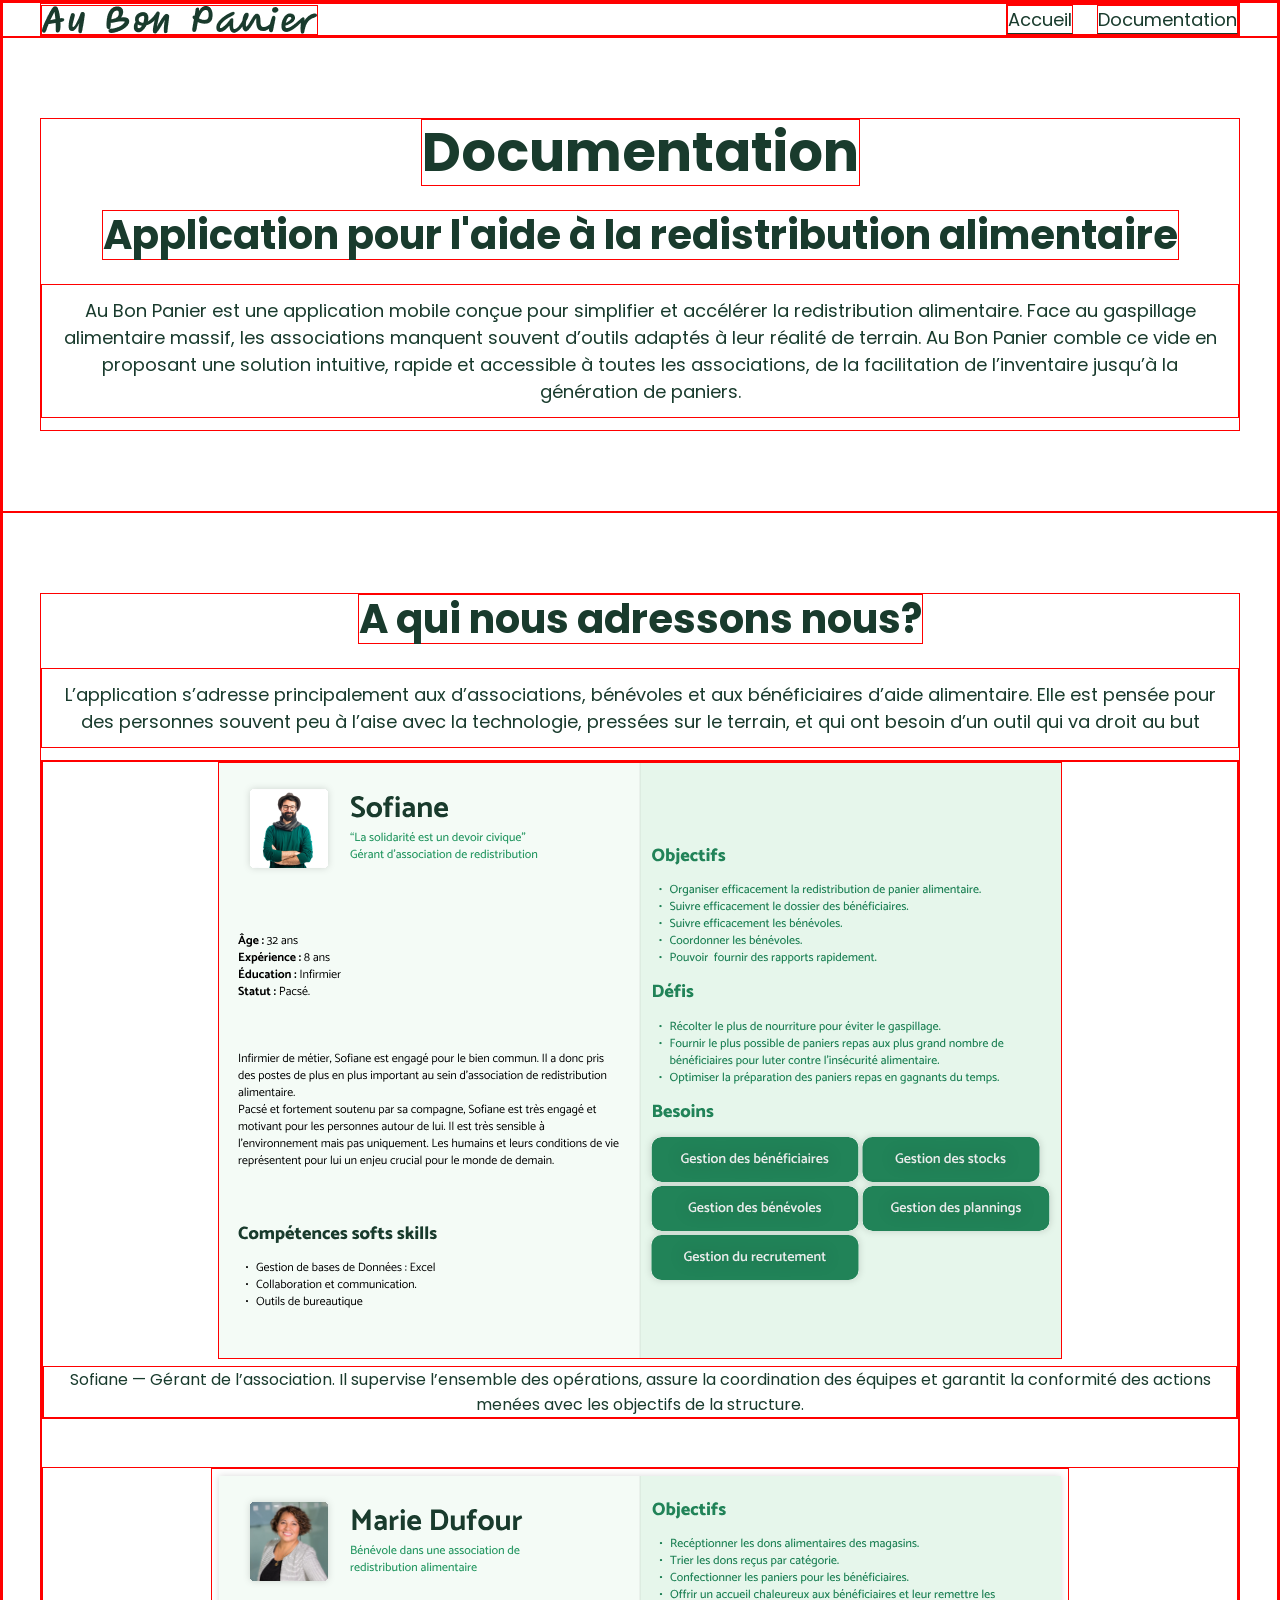
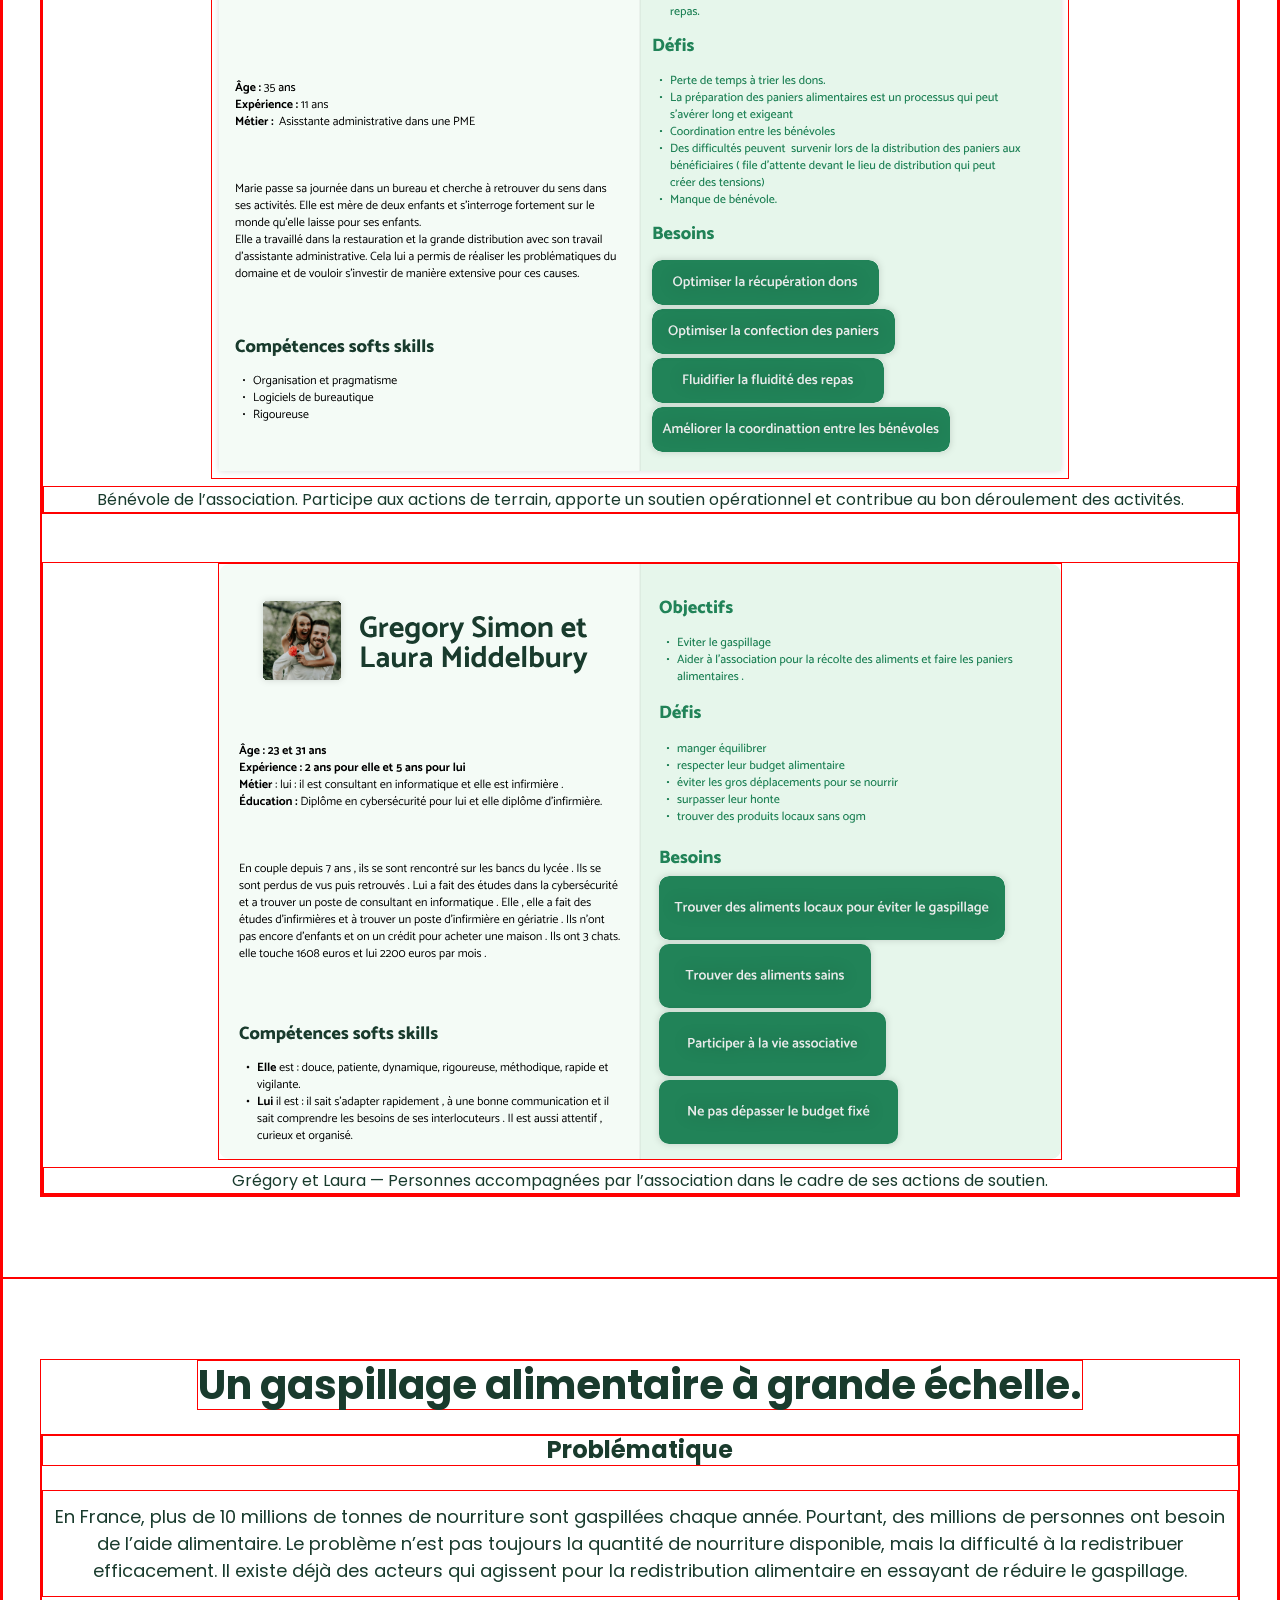
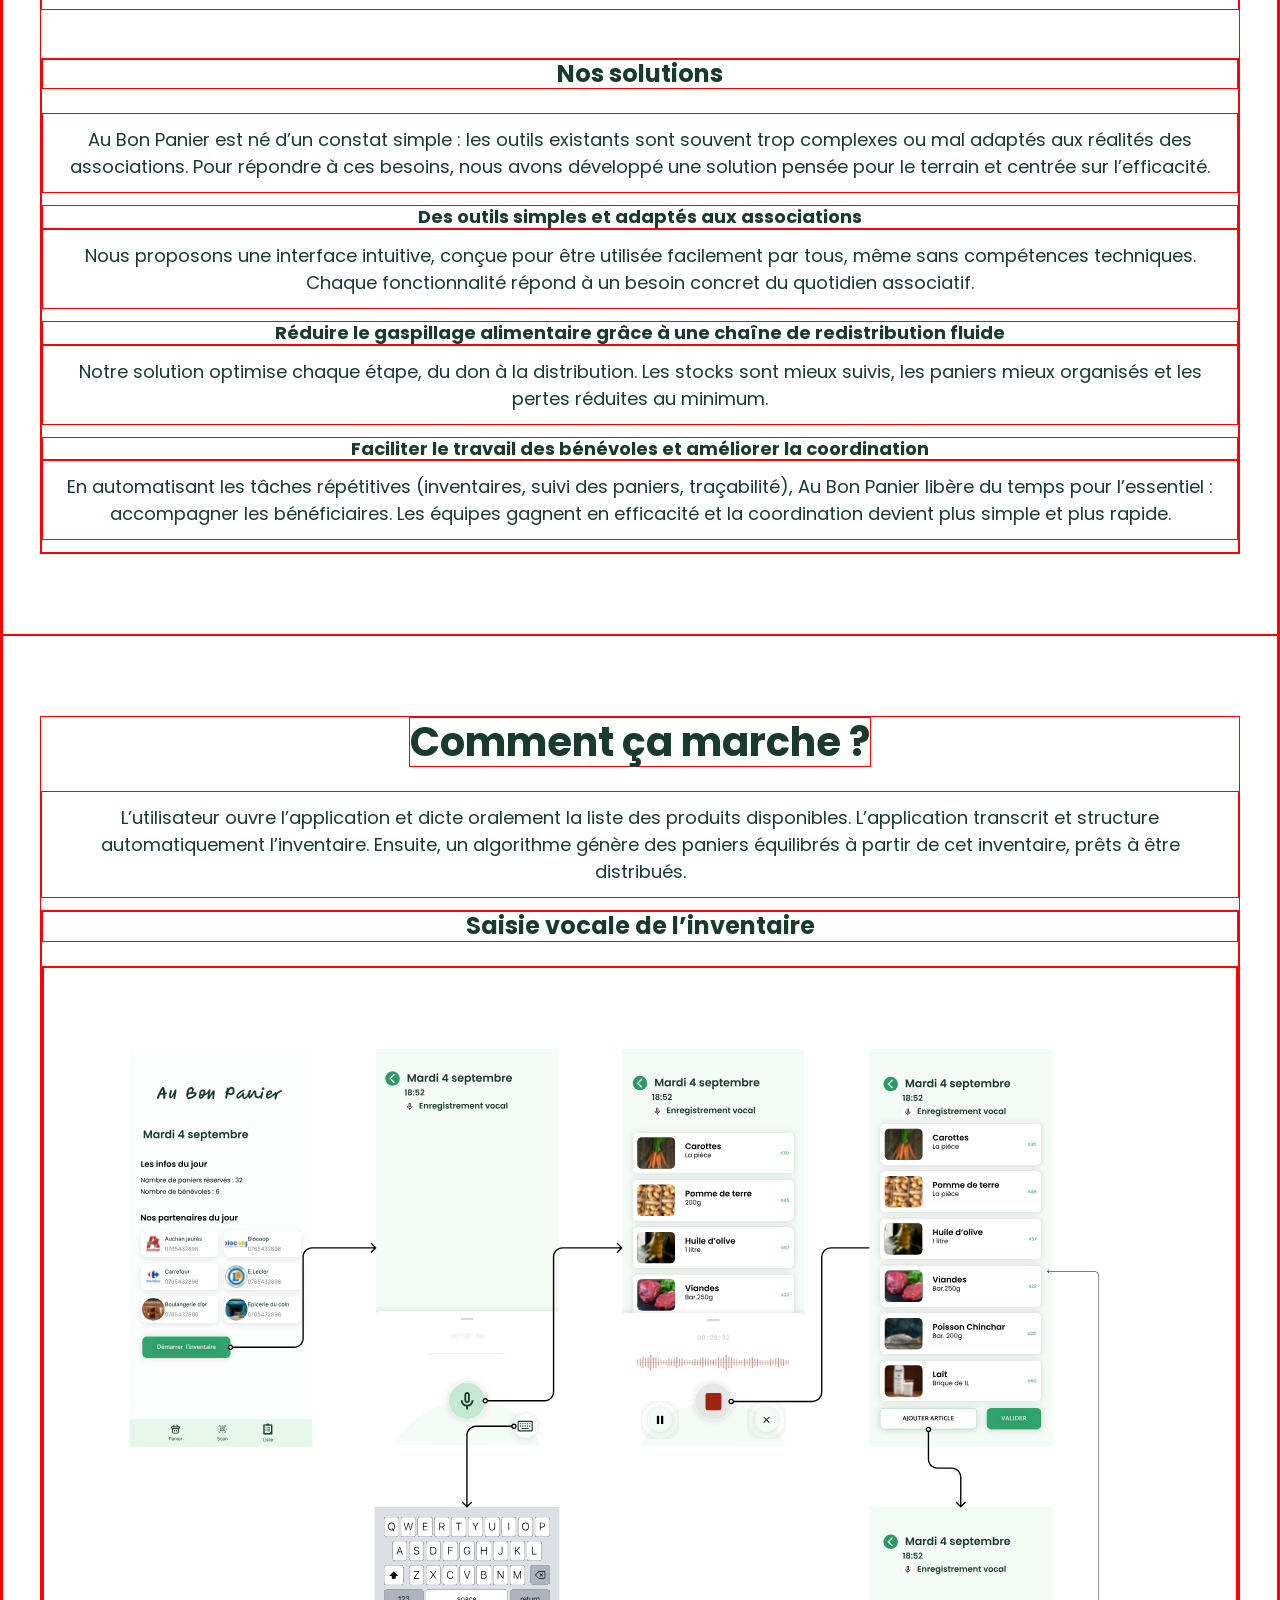
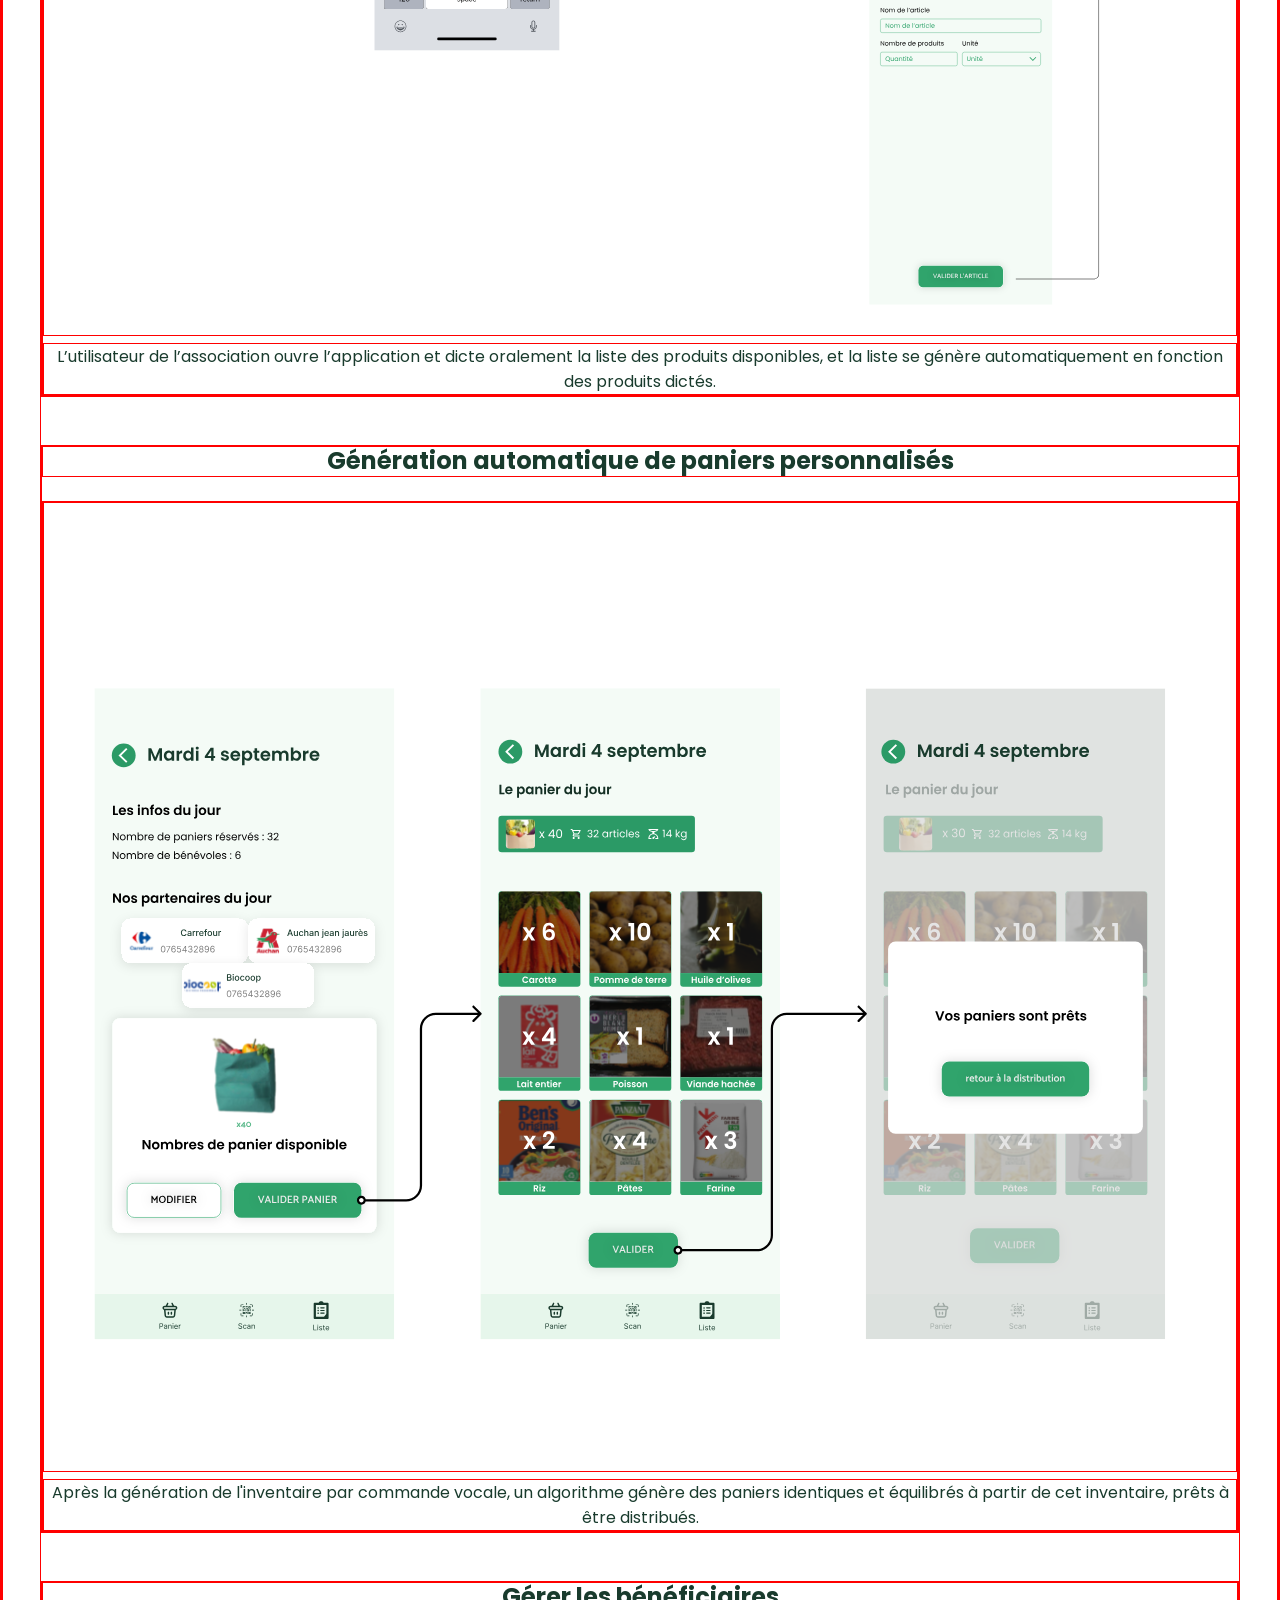
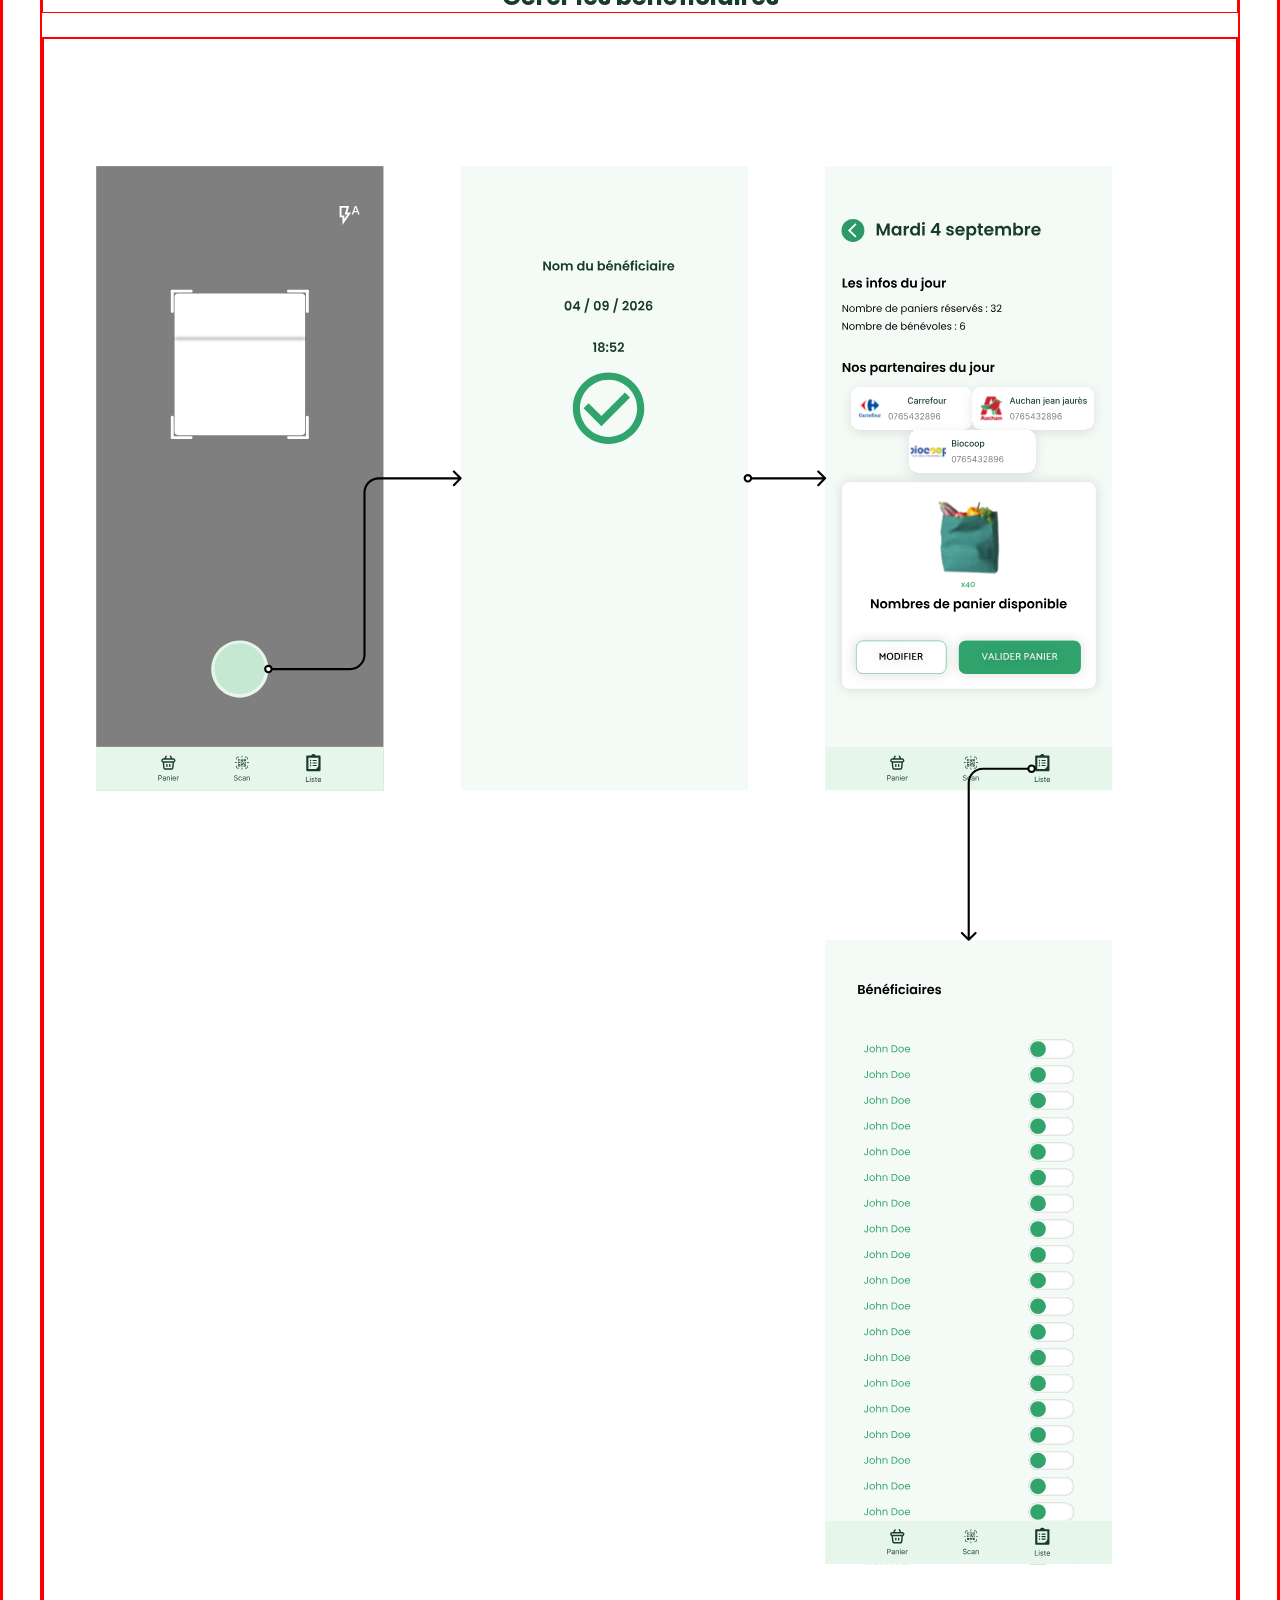
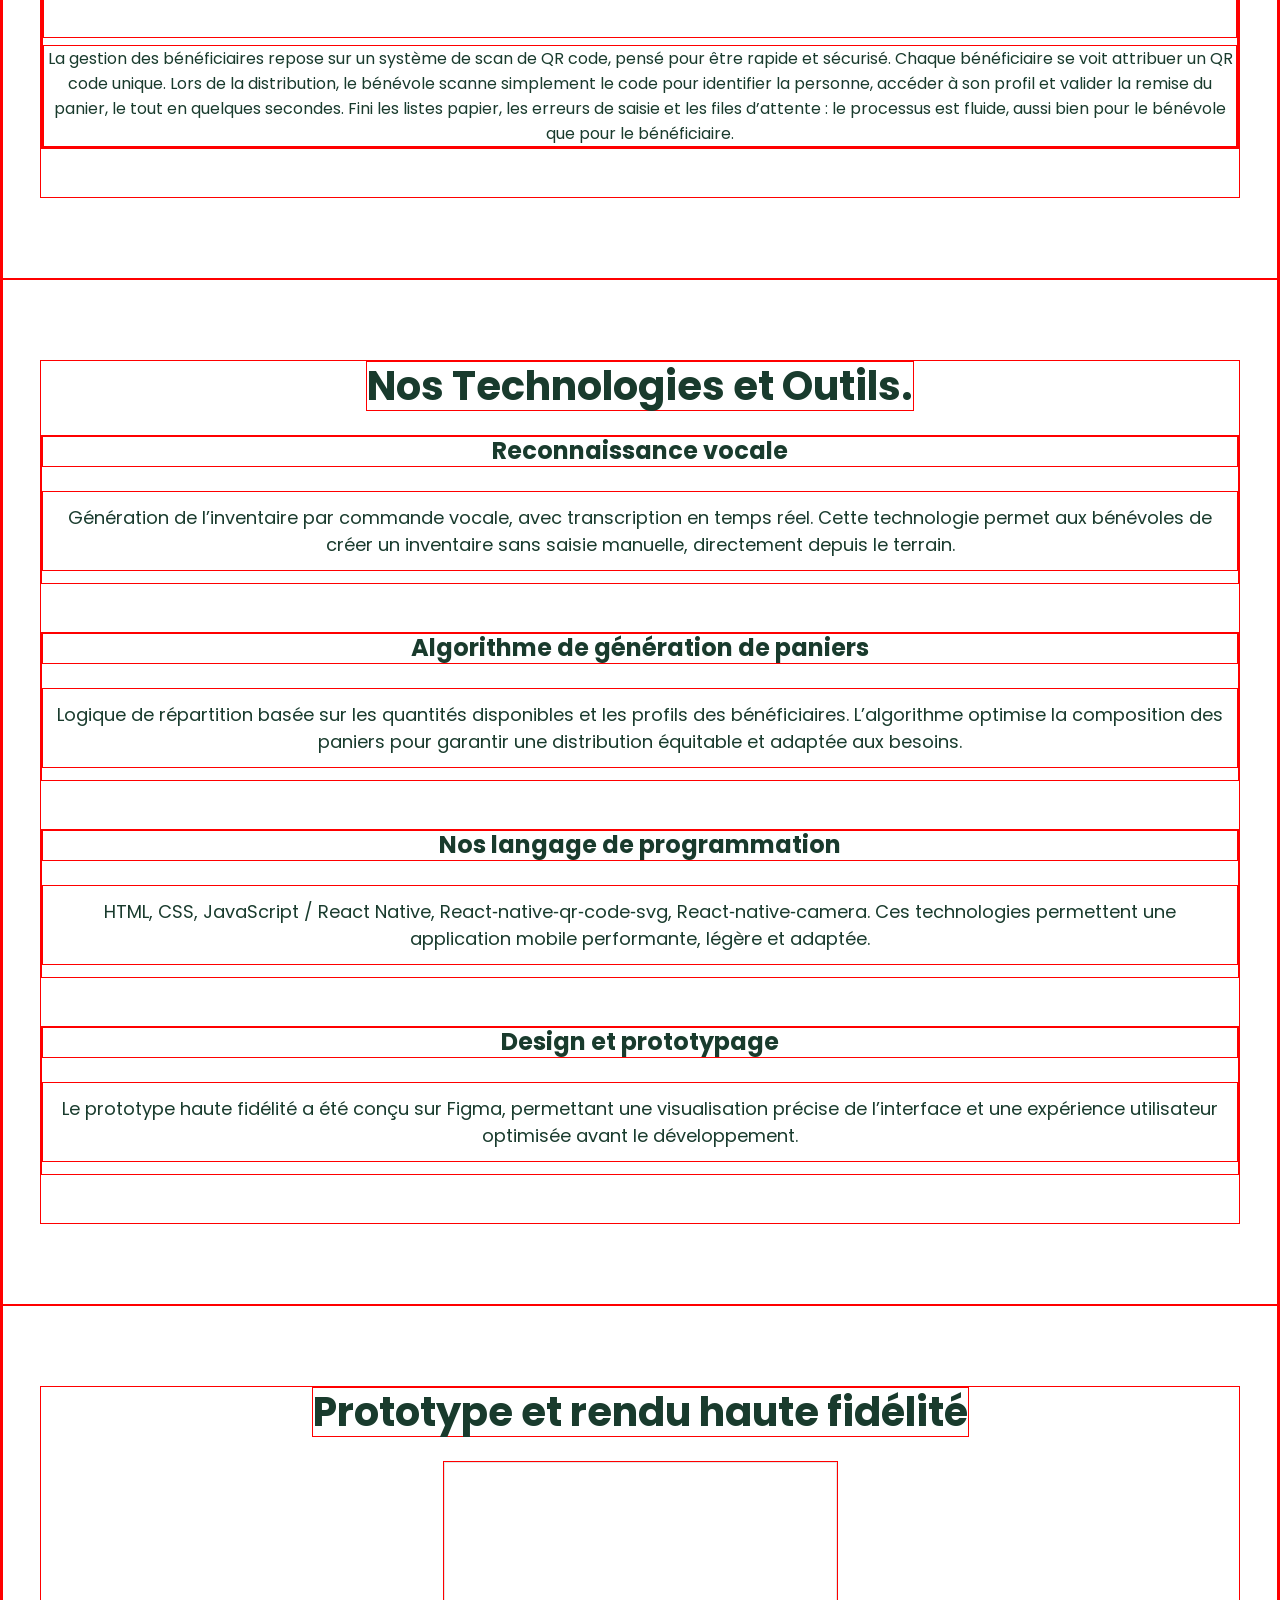
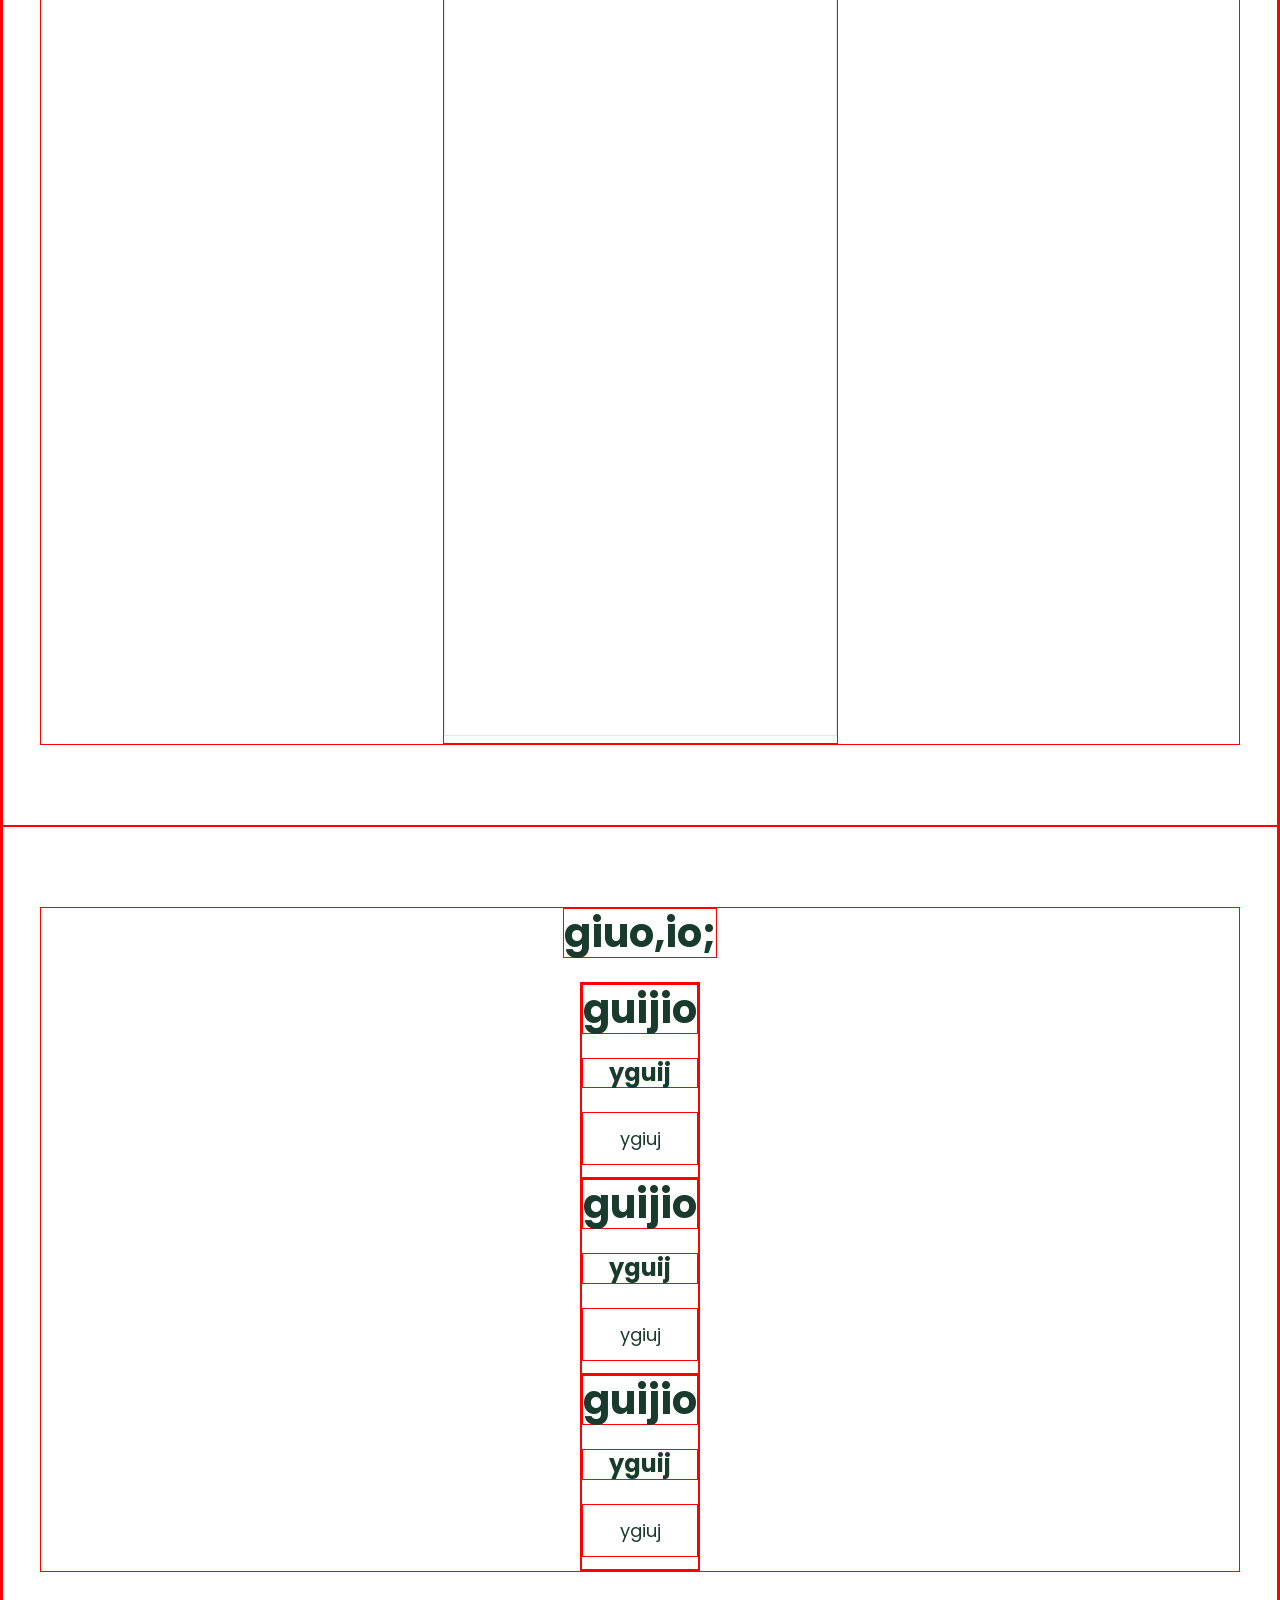
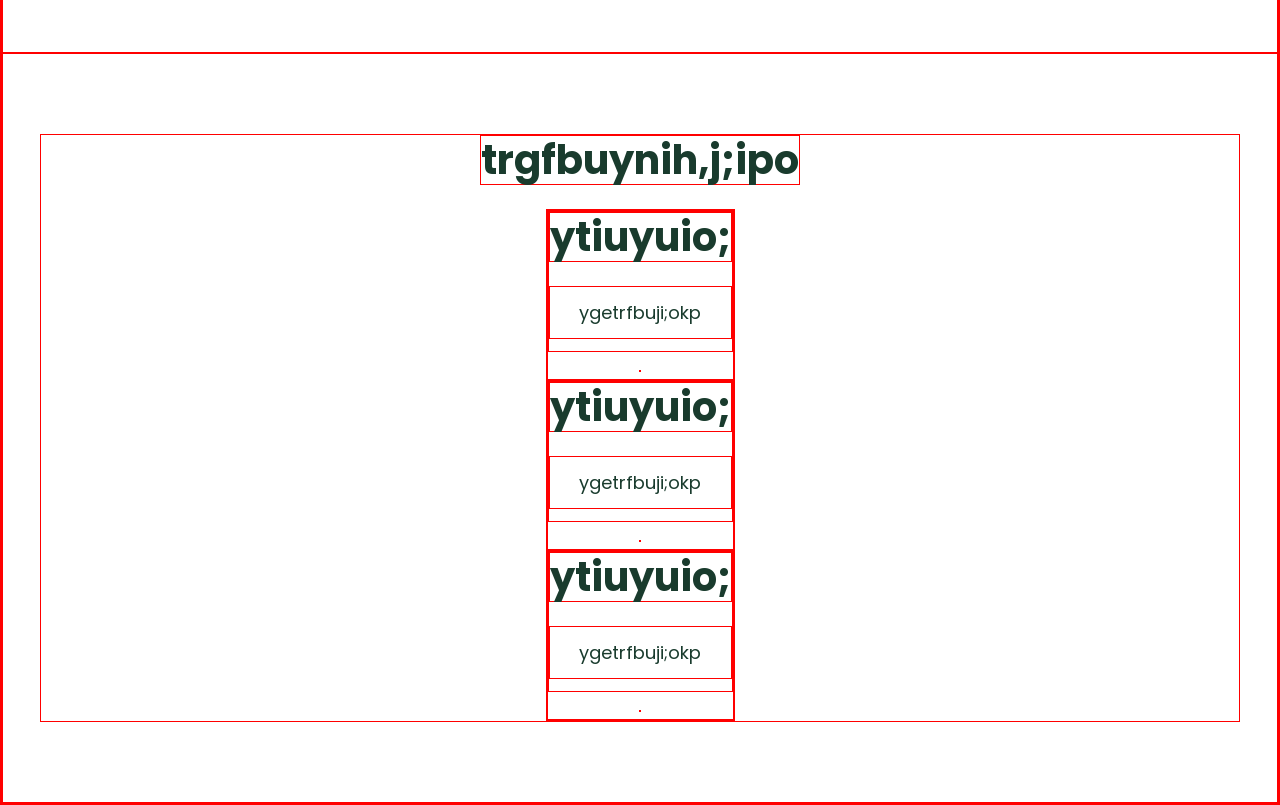
==== document.html @ 59fc806a "v0.7" ====
<!DOCTYPE html>
<html lang="fr">

<head>
    <meta charset="UTF-8">
    <meta name="viewport" content="width=device-width, initial-scale=1.0">
    <title>Documentation</title>
    <link rel="stylesheet" href="document.css">
    <link rel="preconnect" href="https://fonts.googleapis.com">
    <link rel="preconnect" href="https://fonts.gstatic.com" crossorigin>
    <link
        href="https://fonts.googleapis.com/css2?family=DM+Sans:ital,opsz,wght@0,9..40,100..1000;1,9..40,100..1000&family=Lexend:wght@100..900&family=Montserrat:ital,wght@0,100..900;1,100..900&family=Poppins:ital,wght@0,100;0,200;0,300;0,400;0,500;0,600;0,700;0,800;0,900;1,100;1,200;1,300;1,400;1,500;1,600;1,700;1,800;1,900&family=Raleway:ital,wght@0,100..900;1,100..900&family=Roboto:ital,wght@0,100..900;1,100..900&family=Titillium+Web:ital,wght@0,200;0,300;0,400;0,600;0,700;0,900;1,200;1,300;1,400;1,600;1,700&display=swap"
        rel="stylesheet">
</head>
</head>

<body>
    <header>
        <div class="container flexheader">
            <img src="assets/aubonpanier.png" alt="logo">
            <nav>
                <a href="index.html">Accueil</a>
                <a href="#">Documentation</a>
            </nav>
        </div>
    </header>
    <section id="hero">
        <div class="container">
            <h1>Documentation</h1>
            <h2>Application pour l'aide à la redistribution alimentaire</h2>
            <p>
                Au Bon Panier est une application mobile conçue pour simplifier et accélérer la redistribution
                alimentaire. Face au gaspillage alimentaire massif, les associations manquent souvent d’outils
                adaptés à leur réalité de terrain. Au Bon Panier comble ce vide en proposant une solution intuitive,
                rapide et accessible à toutes les associations, de la facilitation de l’inventaire jusqu’à la
                génération de paniers.
            </p>
        </div>
    </section>

    <section id="cibles">
        <div class="container">
            <h2> A qui nous adressons nous?</h2>
            <p>
                L’application s’adresse principalement aux d’associations, bénévoles et aux bénéficiaires
                d’aide alimentaire. Elle est pensée pour des personnes souvent peu à l’aise avec
                la technologie, pressées sur le terrain, et qui ont besoin d’un outil qui va droit au but
            </p>
            <div class="cible-container">
                <figure>
                    <img src="assets/Gerantassociaction.svg" alt="Sofiane — gérant d'une association">
                    <figcaption>
                        Sofiane — Gérant de l’association. Il supervise l’ensemble des opérations, assure la
                        coordination des
                        équipes et garantit la conformité des actions menées avec les objectifs de la structure.
                    </figcaption>
                </figure>
                <figure>
                    <img src="assets/Benevoledassociation.svg" alt="Marie — bénévole d'une association">
                    <figcaption>
                        Bénévole de l’association. Participe aux actions de terrain, apporte un soutien
                        opérationnel et contribue au bon déroulement des activités.
                    </figcaption>
                </figure>
                <figure>
                    <img src="assets/gregoryetlaura.svg"
                        alt="Grégory et Laura — Bénéficiaires accompagnés par l’association">
                    <figcaption>
                        Grégory et Laura — Personnes accompagnées par l’association dans
                        le cadre de ses actions de soutien.
                    </figcaption>
                </figure>
            </div>
        </div>
    </section>

    <section id="contexte">
        <div class="container">
            <h2> Un gaspillage alimentaire à grande échelle.</h2>
            <div class="card-contexte">
                <h3>Problématique</h3>
                <p>
                    En France, plus de 10 millions de tonnes de nourriture sont gaspillées chaque année. Pourtant,
                    des millions de personnes ont besoin de l’aide alimentaire. Le problème n’est pas toujours la
                    quantité de nourriture disponible, mais la difficulté à la redistribuer efficacement.
                    Il existe déjà des acteurs qui agissent pour la redistribution alimentaire en
                    essayant de réduire le gaspillage.
                </p>
            </div>
            <div>
                <h3>Nos solutions</h3>
                <p>
                    Au Bon Panier est né d’un constat simple : les outils existants sont souvent trop complexes ou mal
                    adaptés aux réalités des associations.
                    Pour répondre à ces besoins, nous avons développé une solution pensée pour le terrain et centrée sur
                    l’efficacité.
                </p>
                <h4>Des outils simples et adaptés aux associations</h4>
                <p>
                    Nous proposons une interface intuitive, conçue pour être utilisée facilement par tous,
                    même sans compétences techniques. Chaque fonctionnalité répond à un besoin concret du
                    quotidien associatif.
                </p>
                <h4>Réduire le gaspillage alimentaire grâce à une chaîne de redistribution fluide</h4>
                <p>
                    Notre solution optimise chaque étape, du don à la distribution. Les stocks sont mieux suivis, les
                    paniers mieux
                    organisés et les pertes réduites au minimum.
                </p>
                <h4>Faciliter le travail des bénévoles et améliorer la coordination</h4>
                <p>
                    En automatisant les tâches répétitives (inventaires, suivi des paniers, traçabilité),
                    Au Bon Panier libère du temps pour l’essentiel : accompagner les bénéficiaires.
                    Les équipes gagnent en efficacité et la coordination devient plus simple et plus rapide.
                </p>
            </div>
        </div>
    </section>

    <section id="services">
        <div class="container">
            <h2>Comment ça marche ?</h2>
            <p>
                L’utilisateur ouvre l’application et dicte oralement la liste des produits
                disponibles. L’application transcrit et structure automatiquement
                l’inventaire. Ensuite, un algorithme génère des paniers équilibrés à
                partir de cet inventaire, prêts à être distribués.
            </p>
            <div class="autoflow">
                <h3>Saisie vocale de l’inventaire</h3>
                <figure>
                    <img src="assets/generationinventaire.svg" alt="Autoflow de la saisie vocale d'inventaire">
                    <figcaption>
                        L’utilisateur de l’association ouvre l’application et dicte
                        oralement la liste des produits disponibles, et la liste se
                        génère automatiquement en fonction des produits dictés.
                    </figcaption>
                </figure>
            </div>
            <div class="autoflow">
                <h3>Génération automatique de paniers personnalisés</h3>
                <figure>
                    <img src="assets/generationpanier.svg" alt="Autoflow de la génération de panier">
                    <figcaption>
                        Après la génération de l'inventaire par commande vocale,
                        un algorithme génère des paniers identiques et équilibrés
                        à partir de cet inventaire, prêts à être distribués.
                    </figcaption>
                </figure>
            </div>
            <div class="autoflow">
                <h3>Gérer les bénéficiaires</h3>
                <figure>
                    <img src="assets/distributionbeneficiaire.svg" alt="Autoflow de la distribution de panier">
                    <figcaption>
                        La gestion des bénéficiaires repose sur un système de scan de QR code,
                        pensé pour être rapide et sécurisé. Chaque bénéficiaire se voit
                        attribuer un QR code unique. Lors de la distribution, le bénévole
                        scanne simplement le code pour identifier la personne, accéder à
                        son profil et valider la remise du panier, le tout en quelques
                        secondes. Fini les listes papier, les erreurs de saisie et les
                        files d’attente : le processus est fluide, aussi bien pour le
                        bénévole que pour le bénéficiaire.
                    </figcaption>
                </figure>
            </div>
        </div>
    </section>

    <section id="technologies">
        <div class="container">
            <h2>Nos Technologies et Outils.</h2>
                <div class="card-technologie">
                        <h3>Reconnaissance vocale</h3>
                        <p>
                            Génération de l’inventaire par commande vocale, avec transcription en temps réel.
                            Cette technologie permet aux bénévoles de créer un inventaire sans saisie manuelle,
                            directement depuis le terrain.
                        </p>
                </div>
                <div class="card-technologie">
                        <h3>Algorithme de génération de paniers</h3>
                        <p>
                            Logique de répartition basée sur les quantités disponibles et les profils des
                            bénéficiaires. L’algorithme optimise la composition des paniers pour garantir une
                            distribution équitable et adaptée aux besoins.
                        </p>
                </div>
                <div class="card-technologie">
                        <h3>Nos langage de programmation</h3>
                        <p>
                            HTML, CSS, JavaScript / React Native,
                            React‑native‑qr‑code‑svg,
                            React‑native‑camera.
                            Ces technologies permettent une application mobile performante, légère et adaptée.
                        </p>
                </div>
                <div class="card-technologie">
                        <h3>Design et prototypage</h3>
                        <p>
                            Le prototype haute fidélité a été conçu sur Figma, permettant une visualisation précise
                            de l’interface et une expérience utilisateur optimisée avant le développement.
                        </p>
                </div>
        </div>
    </section>

    <section id="prototype">
        <div class="container">
            <h2>Prototype et rendu haute fidélité</h2>
            <div class="cards-prototype">
                <iframe style="border: 1px solid rgba(0, 0, 0, 0.1);" width="393" height="874"
                    src="https://embed.figma.com/proto/IXh5BrYBI8C1sz7wmHHZUi/Redistribution-alimentaire--antigaspi---ins%C3%A9curit%C3%A9-alimentaire-?node-id=977-3480&p=f&viewport=-50%2C25%2C0.06&scaling=min-zoom&content-scaling=fixed&starting-point-node-id=977%3A3480&page-id=227%3A795&embed-host=share&hide-ui=1"
                    allowfullscreen>
                </iframe>
            </div>
        </div>
    </section>

    <section id="evolution">
        <div class="container">
            <h2>giuo,io;</h2>
            <div class="cards-evolution">
                <div class="card-evolution">
                    <h2>guijio</h2>
                    <h3>yguij</h3>
                    <p>ygiuj</p>
                </div>
                <div class="card-evolution">
                    <h2>guijio</h2>
                    <h3>yguij</h3>
                    <p>ygiuj</p>
                </div>
                <div class="card-evolution">
                    <h2>guijio</h2>
                    <h3>yguij</h3>
                    <p>ygiuj</p>
                </div>
            </div>
        </div>
    </section>

    <section id="references">
        <div class="container">
            <h2>trgfbuynih,j;ipo</h2>
            <div class="cards-references">
                <div class="card-reference">
                    <div class="card-ref">
                        <h2>ytiuyuio;</h2>
                        <p>ygetrfbuji;okp</p>
                    </div>
                    <img src="">

                </div>
                <div class="card-reference">
                    <div class="card-ref">
                        <h2>ytiuyuio;</h2>
                        <p>ygetrfbuji;okp</p>
                    </div>
                    <img src="">

                </div>
                <div class="card-reference">
                    <div class="card-ref">
                        <h2>ytiuyuio;</h2>
                        <p>ygetrfbuji;okp</p>
                    </div>
                    <img src="">
                </div>
            </div>
        </div>
    </section>

</body>

</html>
---- document.css ----
/* TO DO : mettre les variables dans le root (couleurs, polices, tailles textes) */
/* Reset */
* {
    /* border: 1px solid red; */
    margin: 0;
    padding: 0;
    box-sizing: border-box;
    border: 1px solid red;
}

:root {
    --font-family: 'Poppins', sans-serif;
    --font-size: 18px;
    --color-1: #FBFEFC;
    --color-2: #F4FBF6;
    --color-3: #E6F6EB;
    --color-4: #D6F1DF;
    --color-5: #C4E8D1;
    --color-6: #ADDDC0;
    --color-7: #8ECEAA;
    --color-8: #5BB98B;
    --color-9: #30A46C;
    --color-10: #2B9A66;
    --color-11: #218358;
    --color-12: #193B2D;
}

/* Style Global */
body {
    font-family: var(--font-family);
    font-size: var(--font-size);
    color: var(--color-12);
}

h1,
h2,
h3,
h4,
h5,
h6 {
    font-family: var(--font-family);
    line-height: 1.2;
}

h1 {
    font-size: 54px;
    margin-bottom: 24px;
}

h2 {
    font-size: 40px;
    margin-bottom: 24px;
}

h3 {
    font-size: 24px;
    margin-bottom: 24px;
}

p {
    padding: 12px;
    font-size: 18px;
    margin-bottom: 12px;
}

img {
    max-width: 100%;
    height: auto;

}

/* Boites */
section {
    padding: 80px 24px;
}

.container {
    width: 100%;
    max-width: 1200px;
    margin: 0 auto;
    display: flex;
    flex-direction: column;
    justify-content: center;
    align-items: center;
    text-align: center;
}

.flexheader {
    display: flex;
    flex-direction: row;
    justify-content: space-between;
    align-items: center;
}

nav {
    display: flex;
    flex-direction: row;
    gap: 24px;
}

nav a {
    text-decoration: none;
    color: var(--color-12);
    border-bottom: 1px solid var(--color-12);
}

.cible-container {
    display: flex;
    flex-direction: column;
    gap: 48px;
}

figcaption {
    font-size: 16px;
}

.card-contexte {
    margin-bottom: 48px;
}

.autoflow {
    margin-bottom: 48px;
}

.card-technologie {
    margin-bottom: 48px;
}
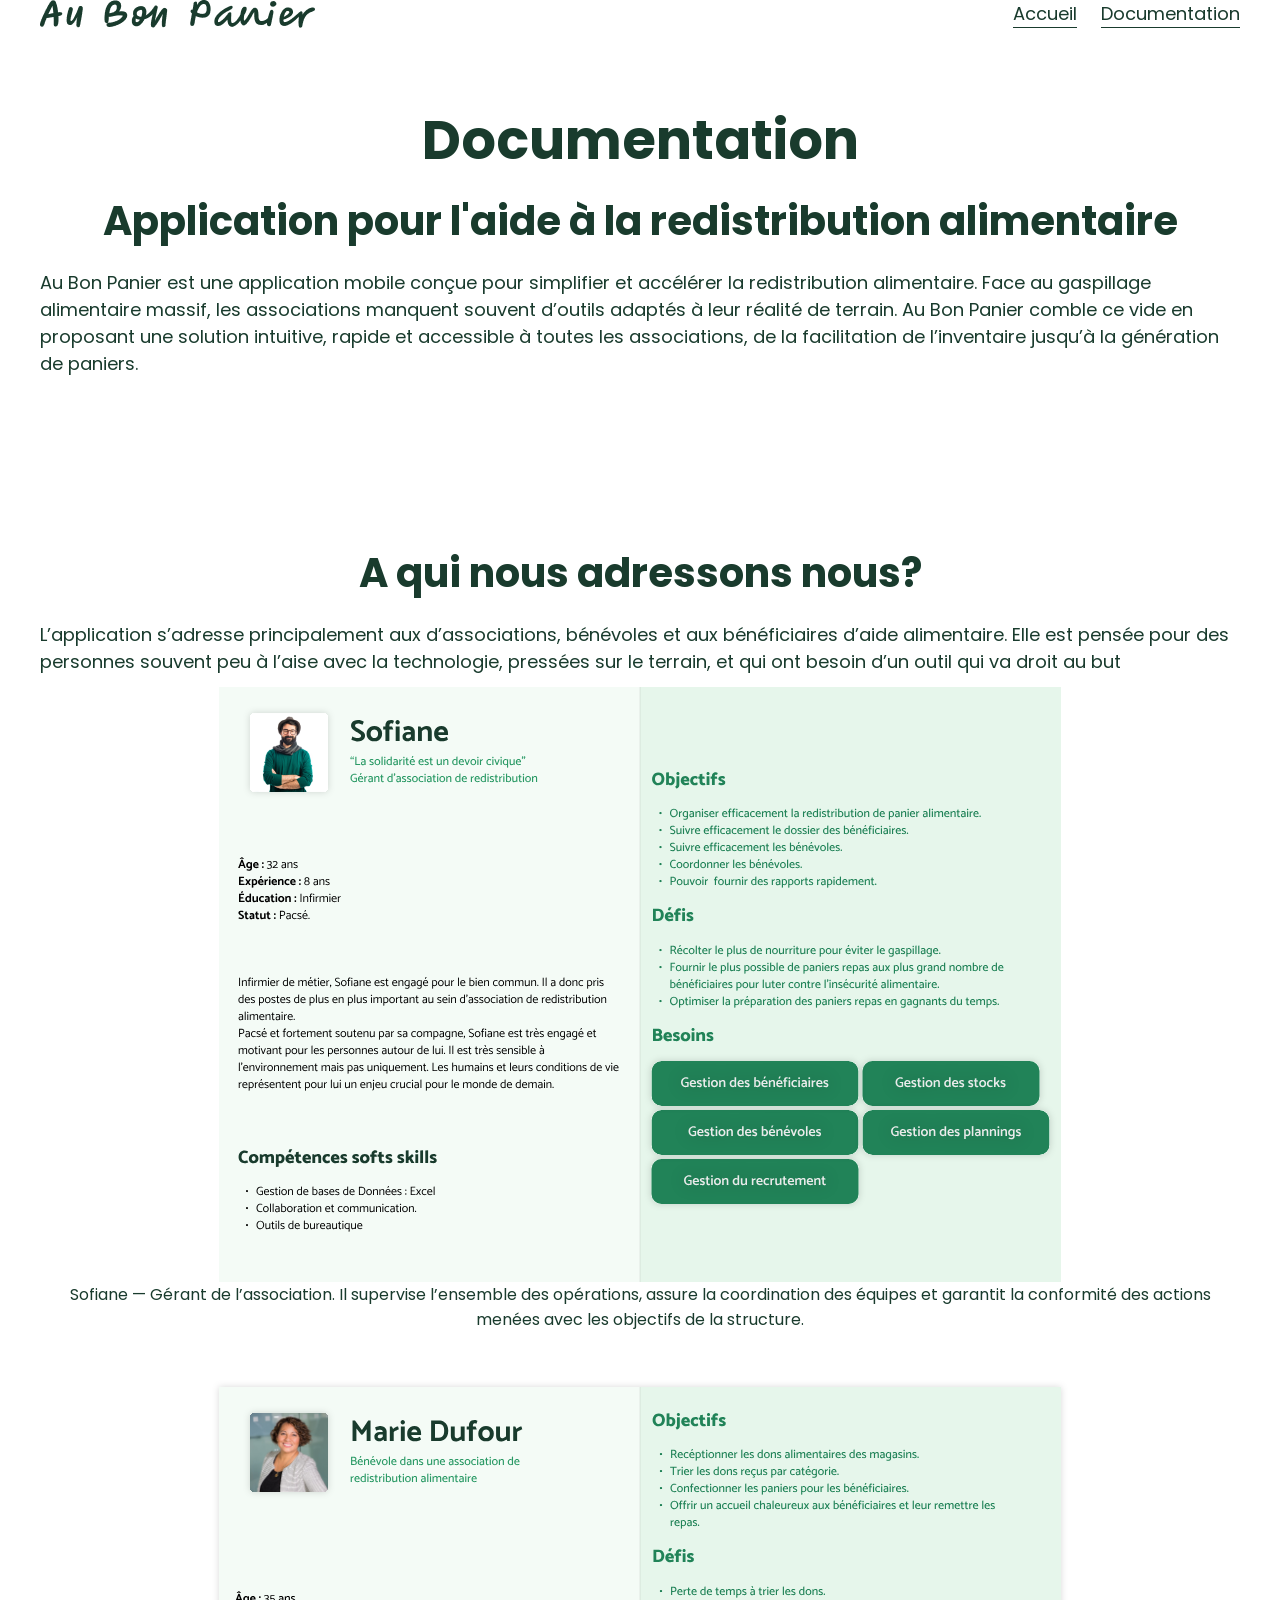
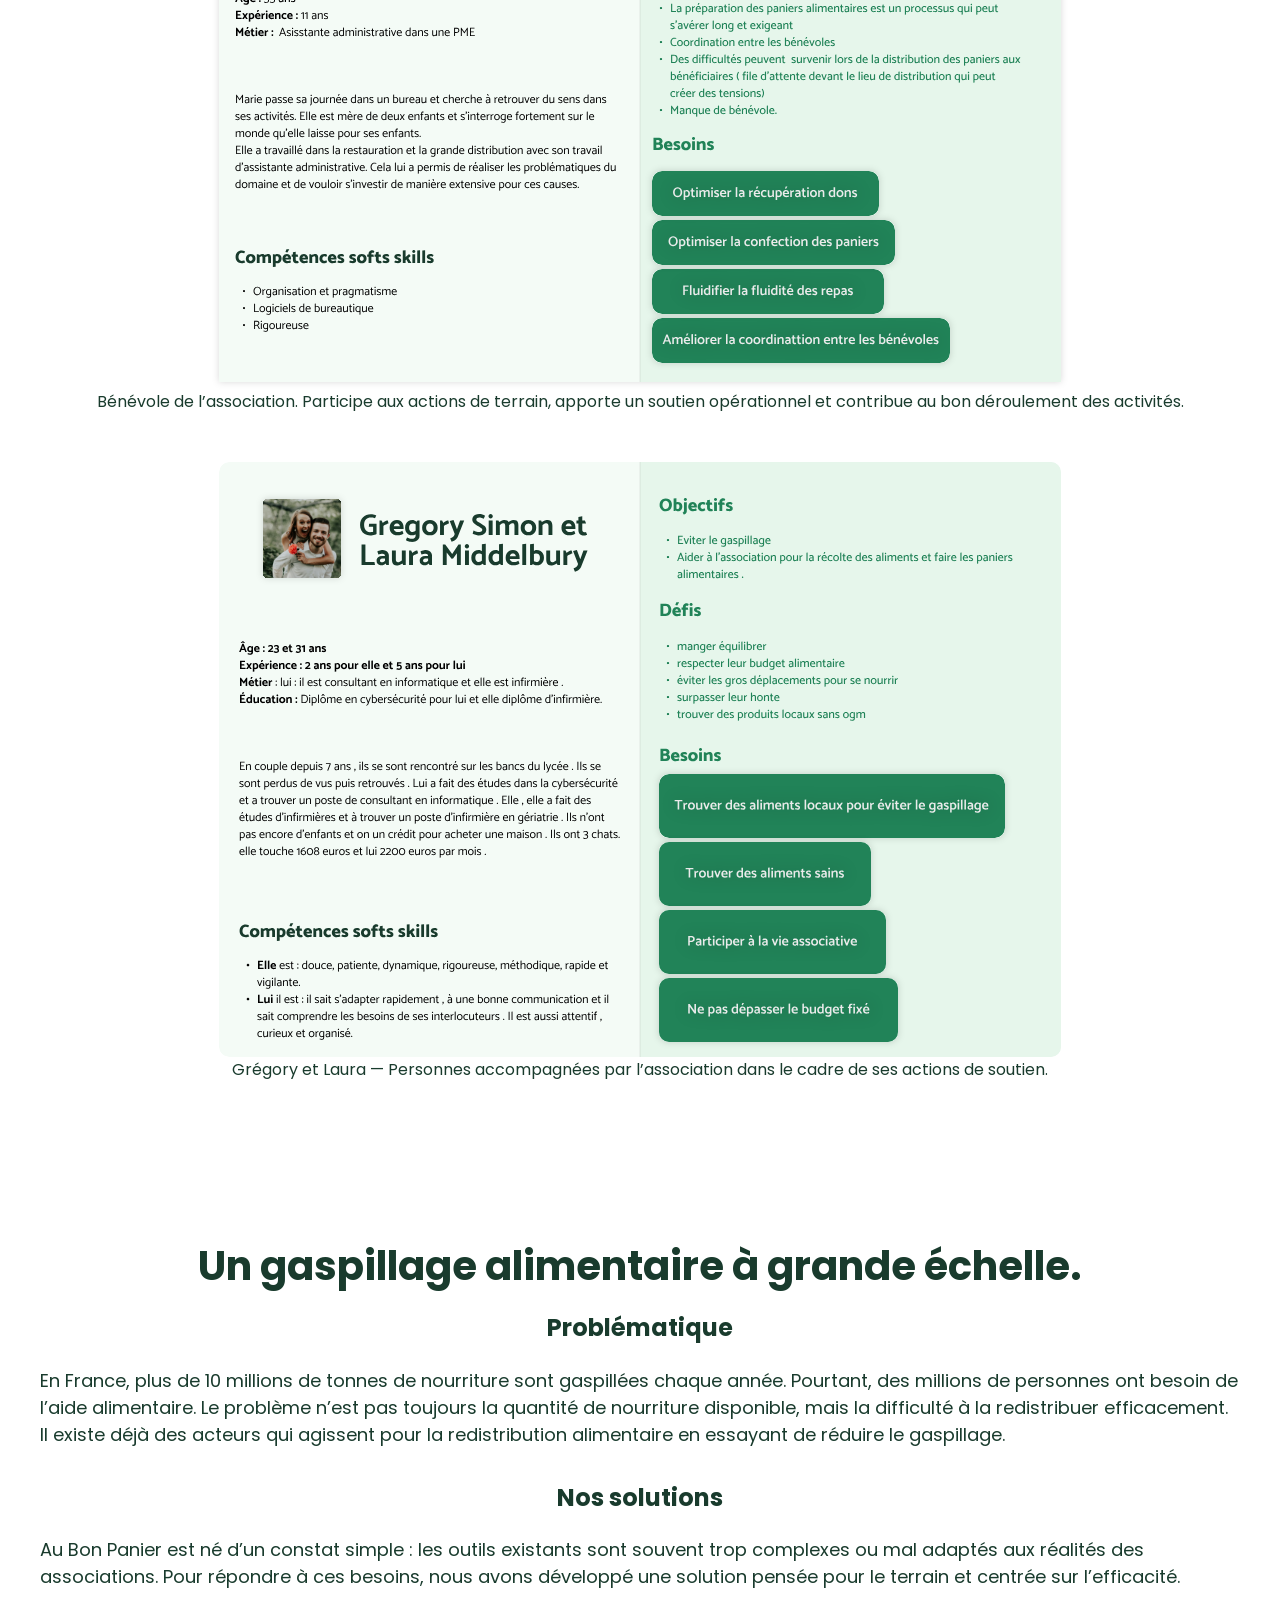
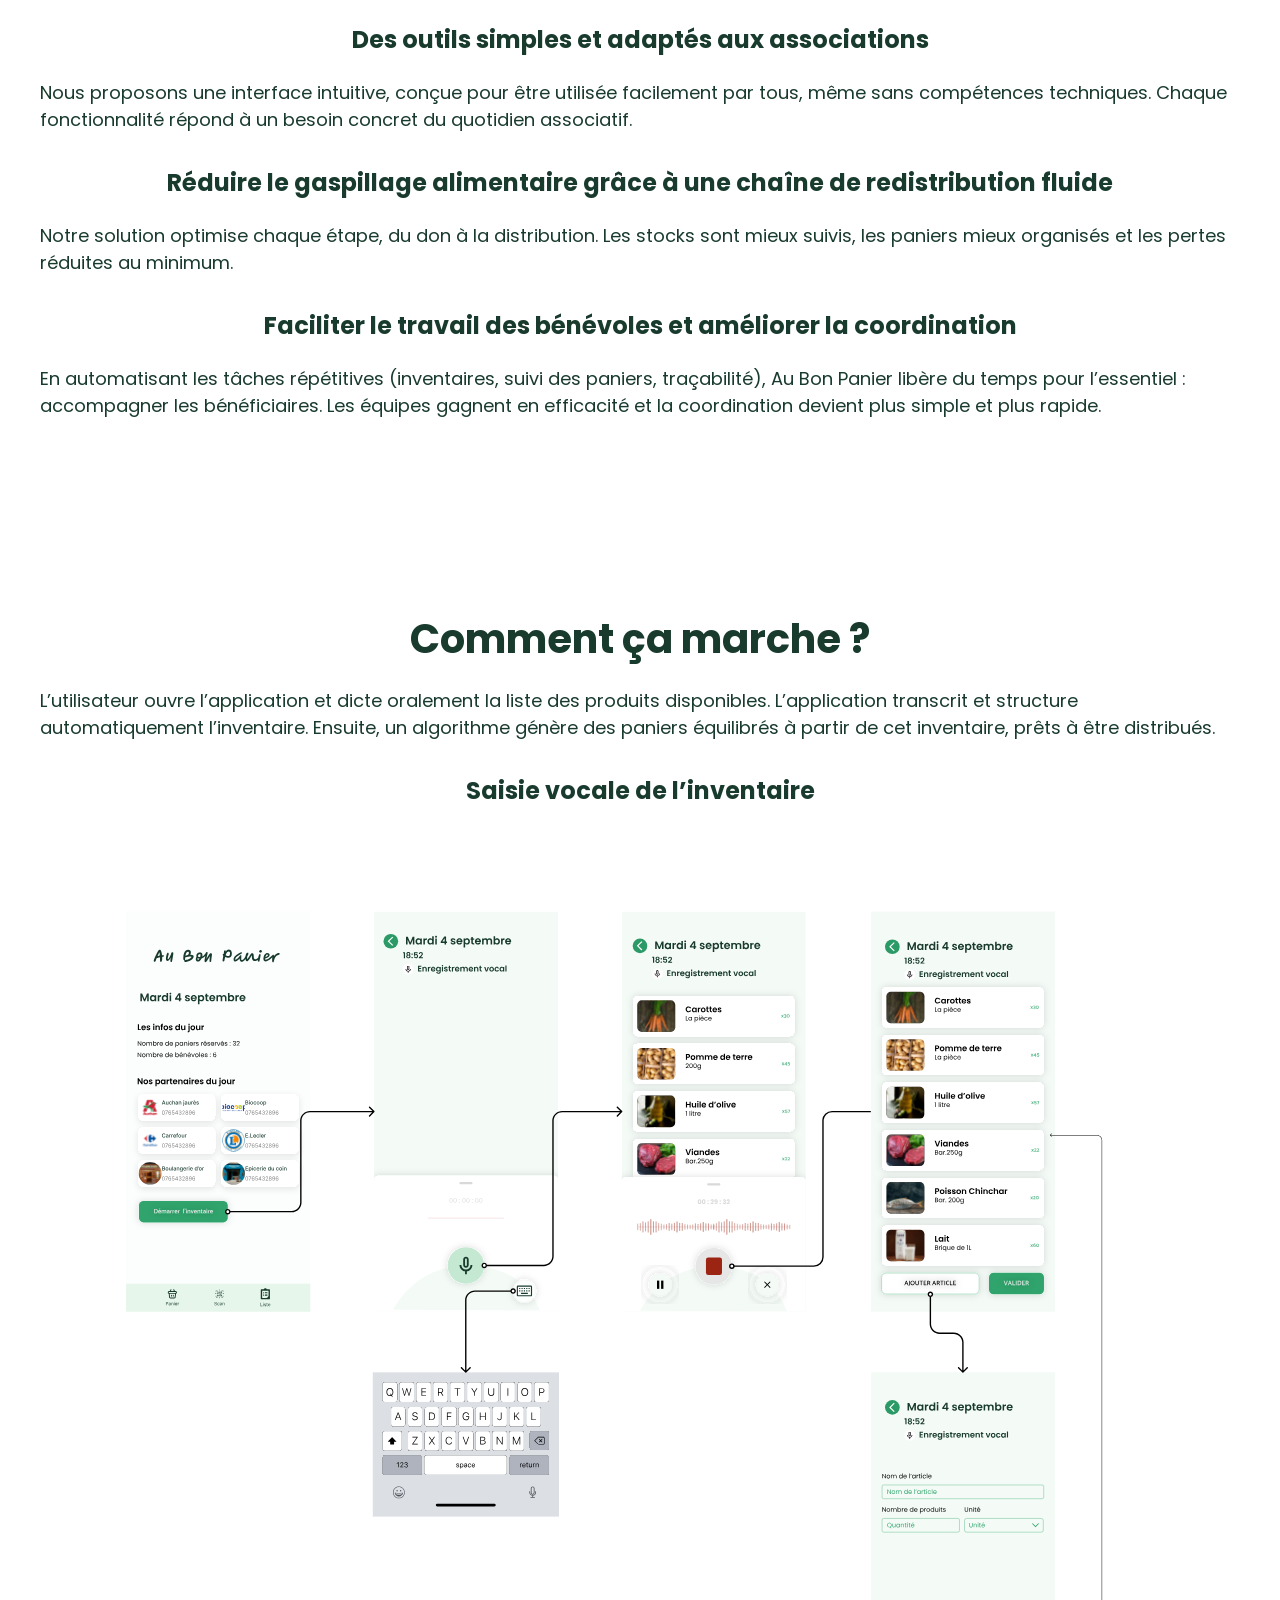
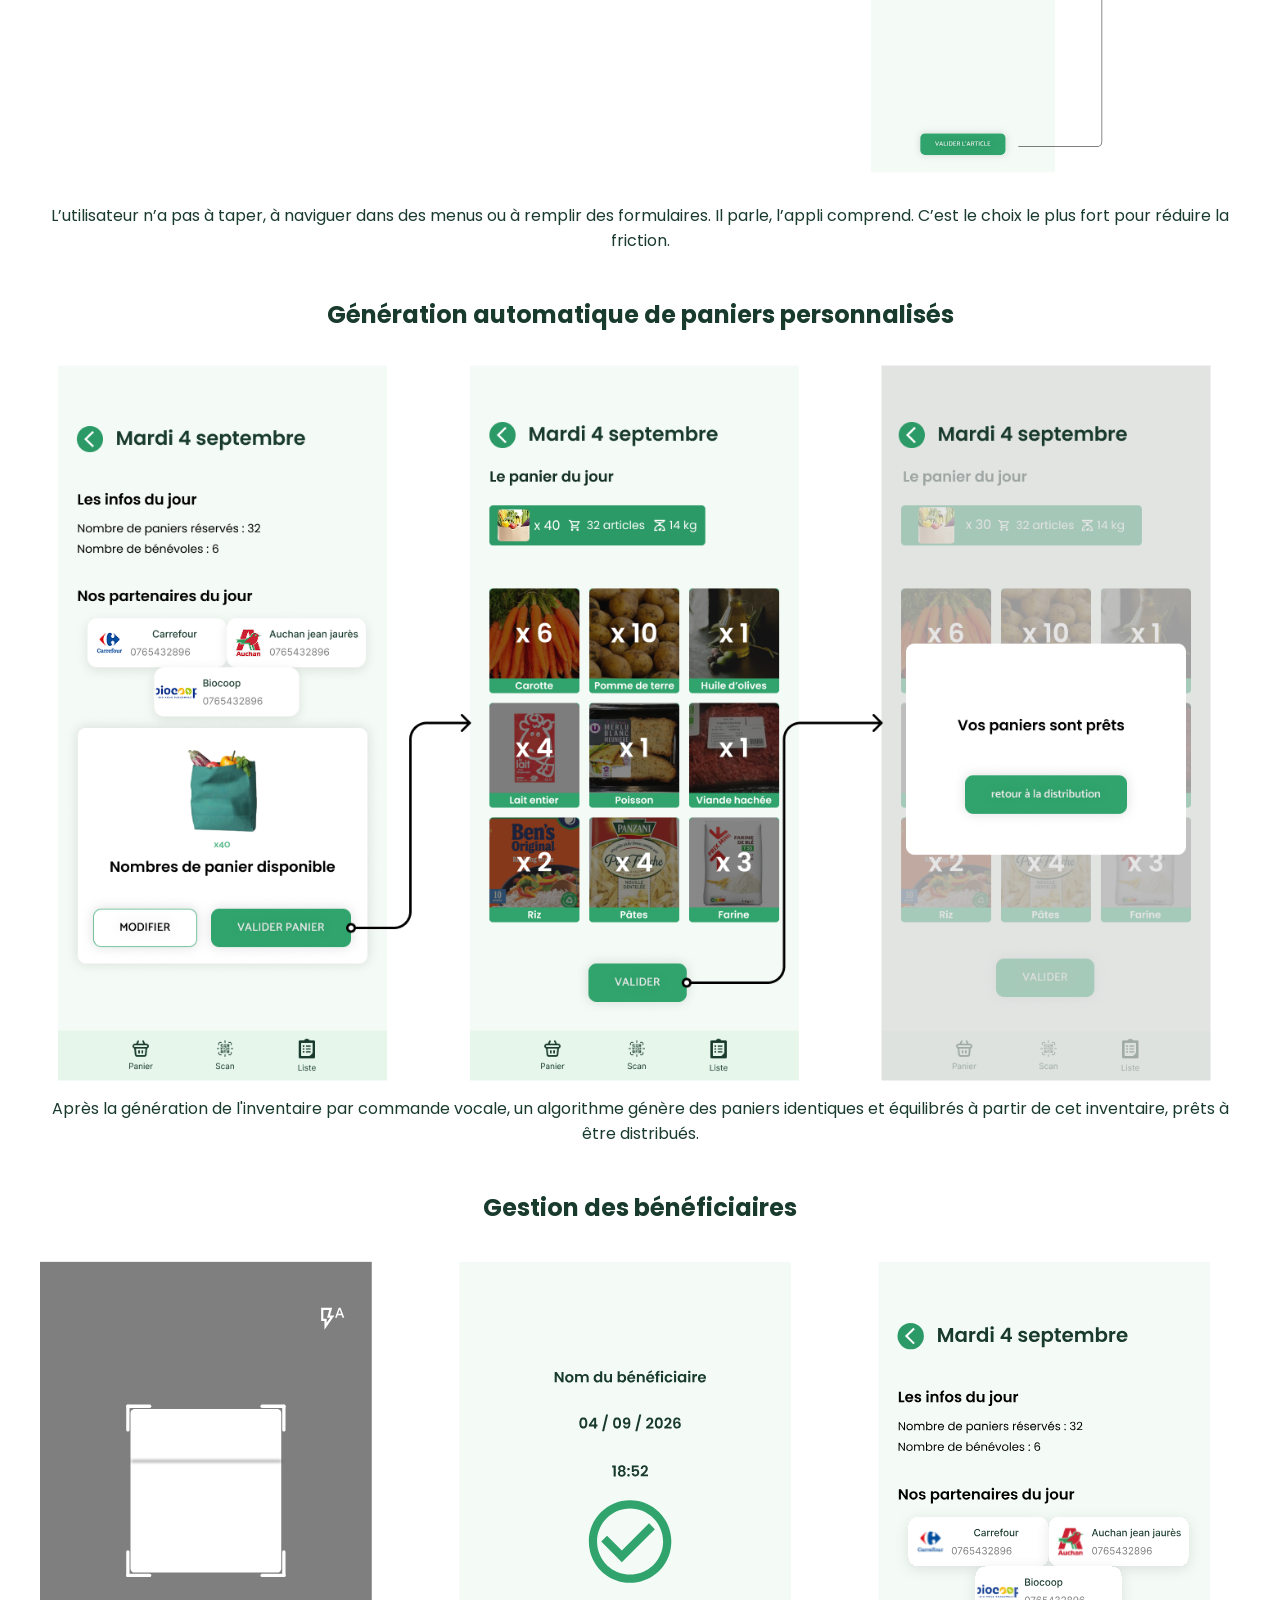
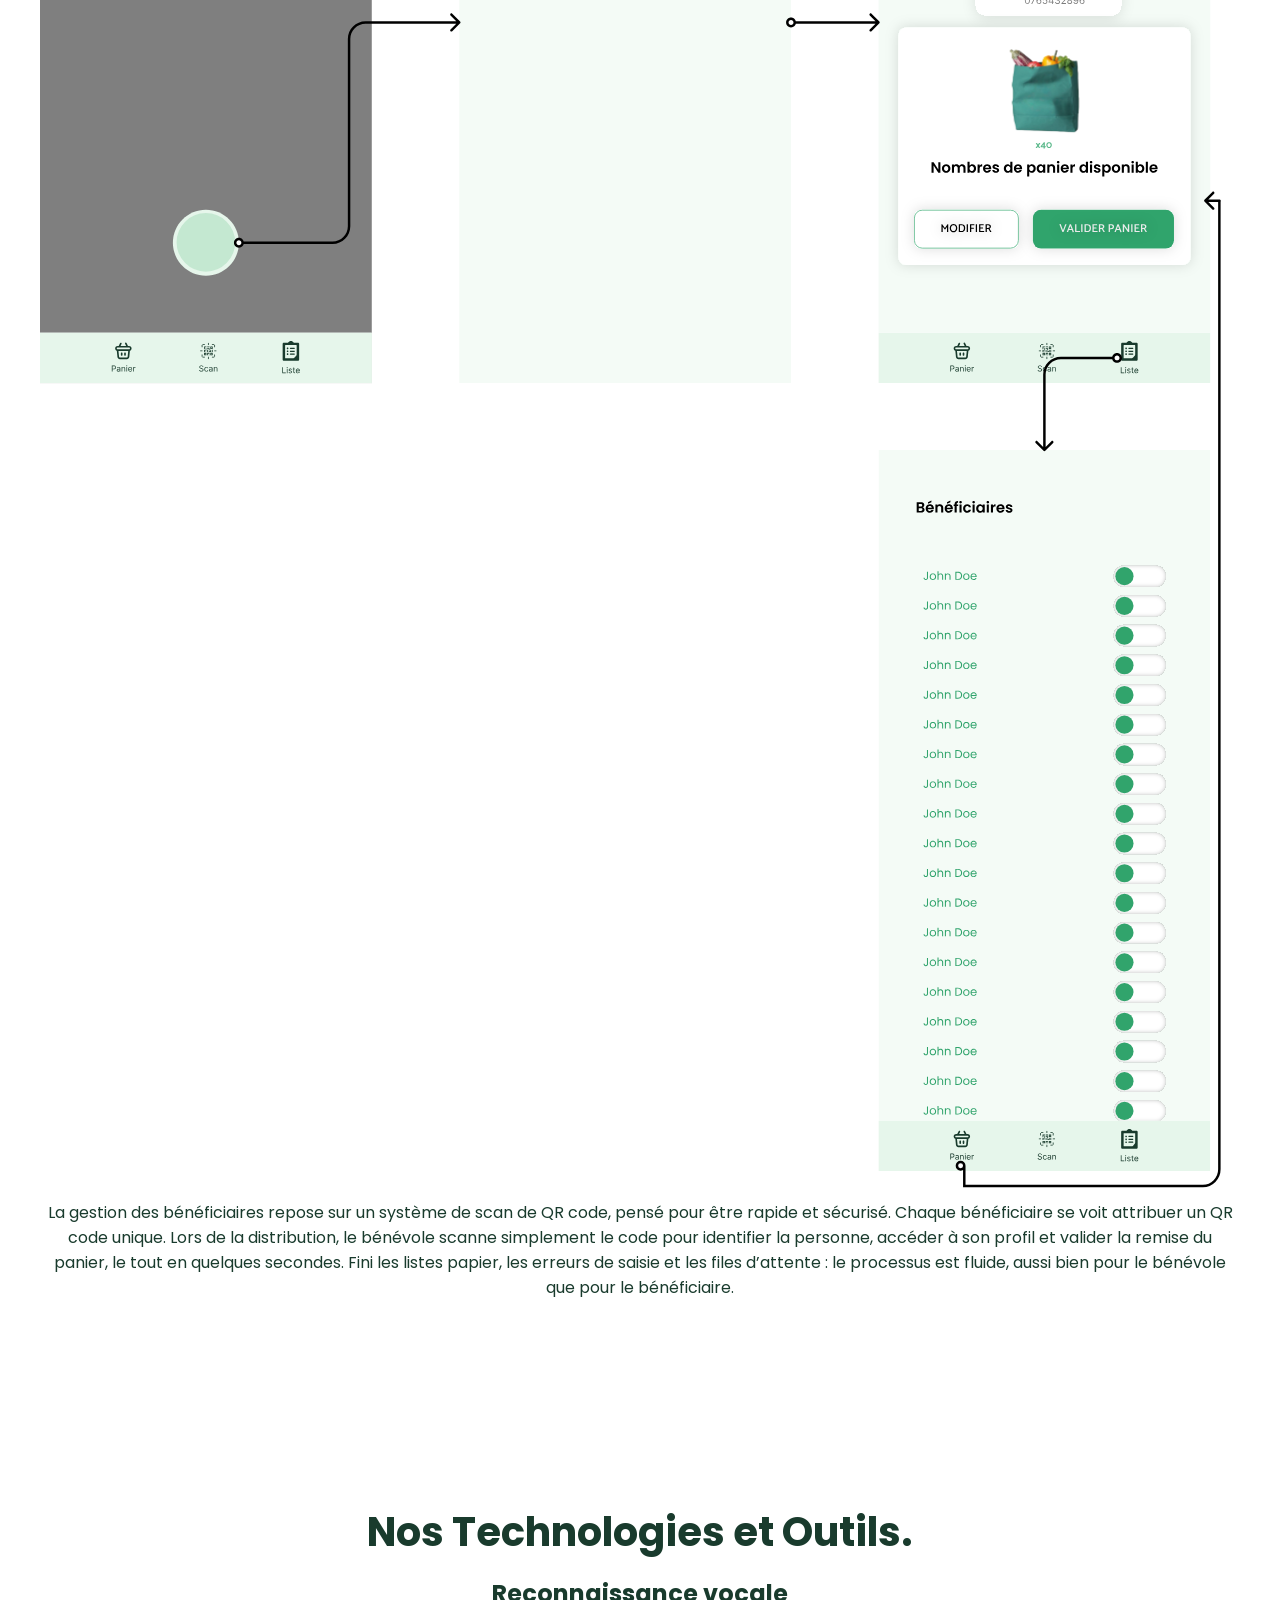
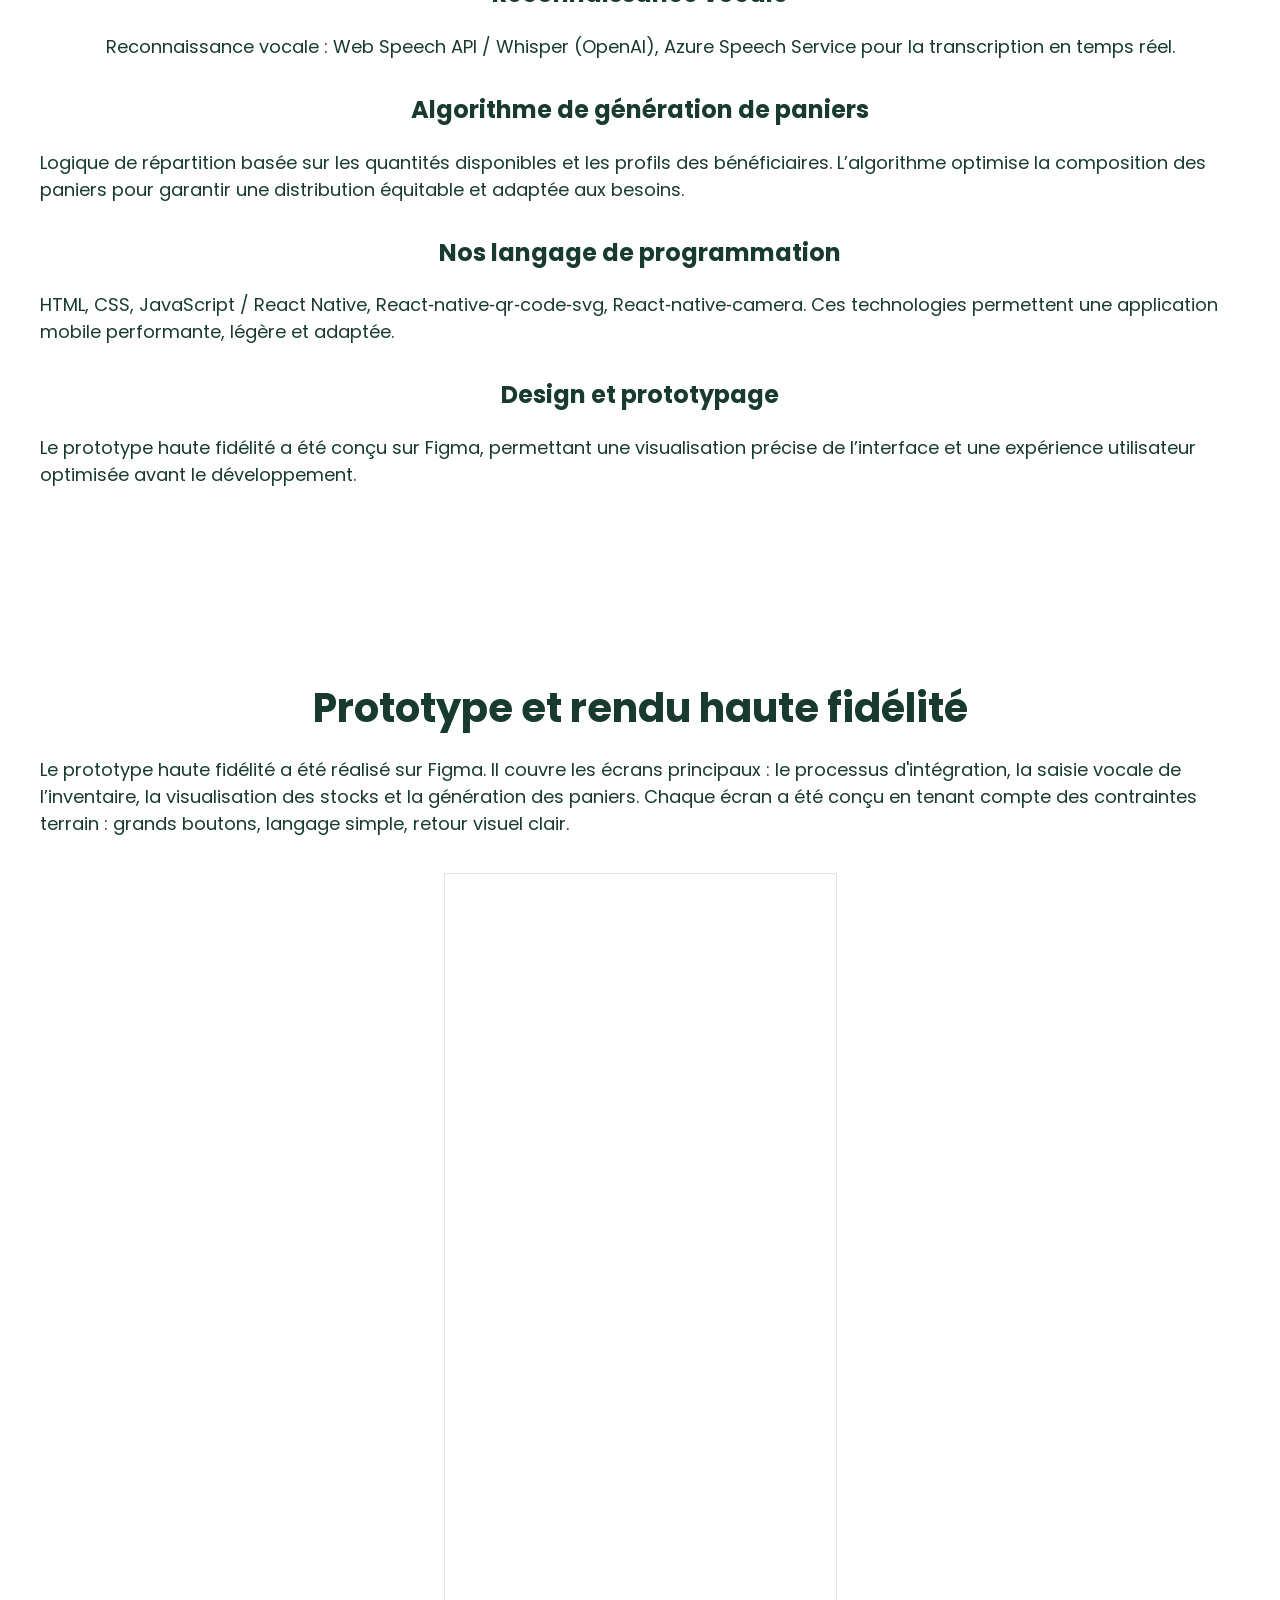
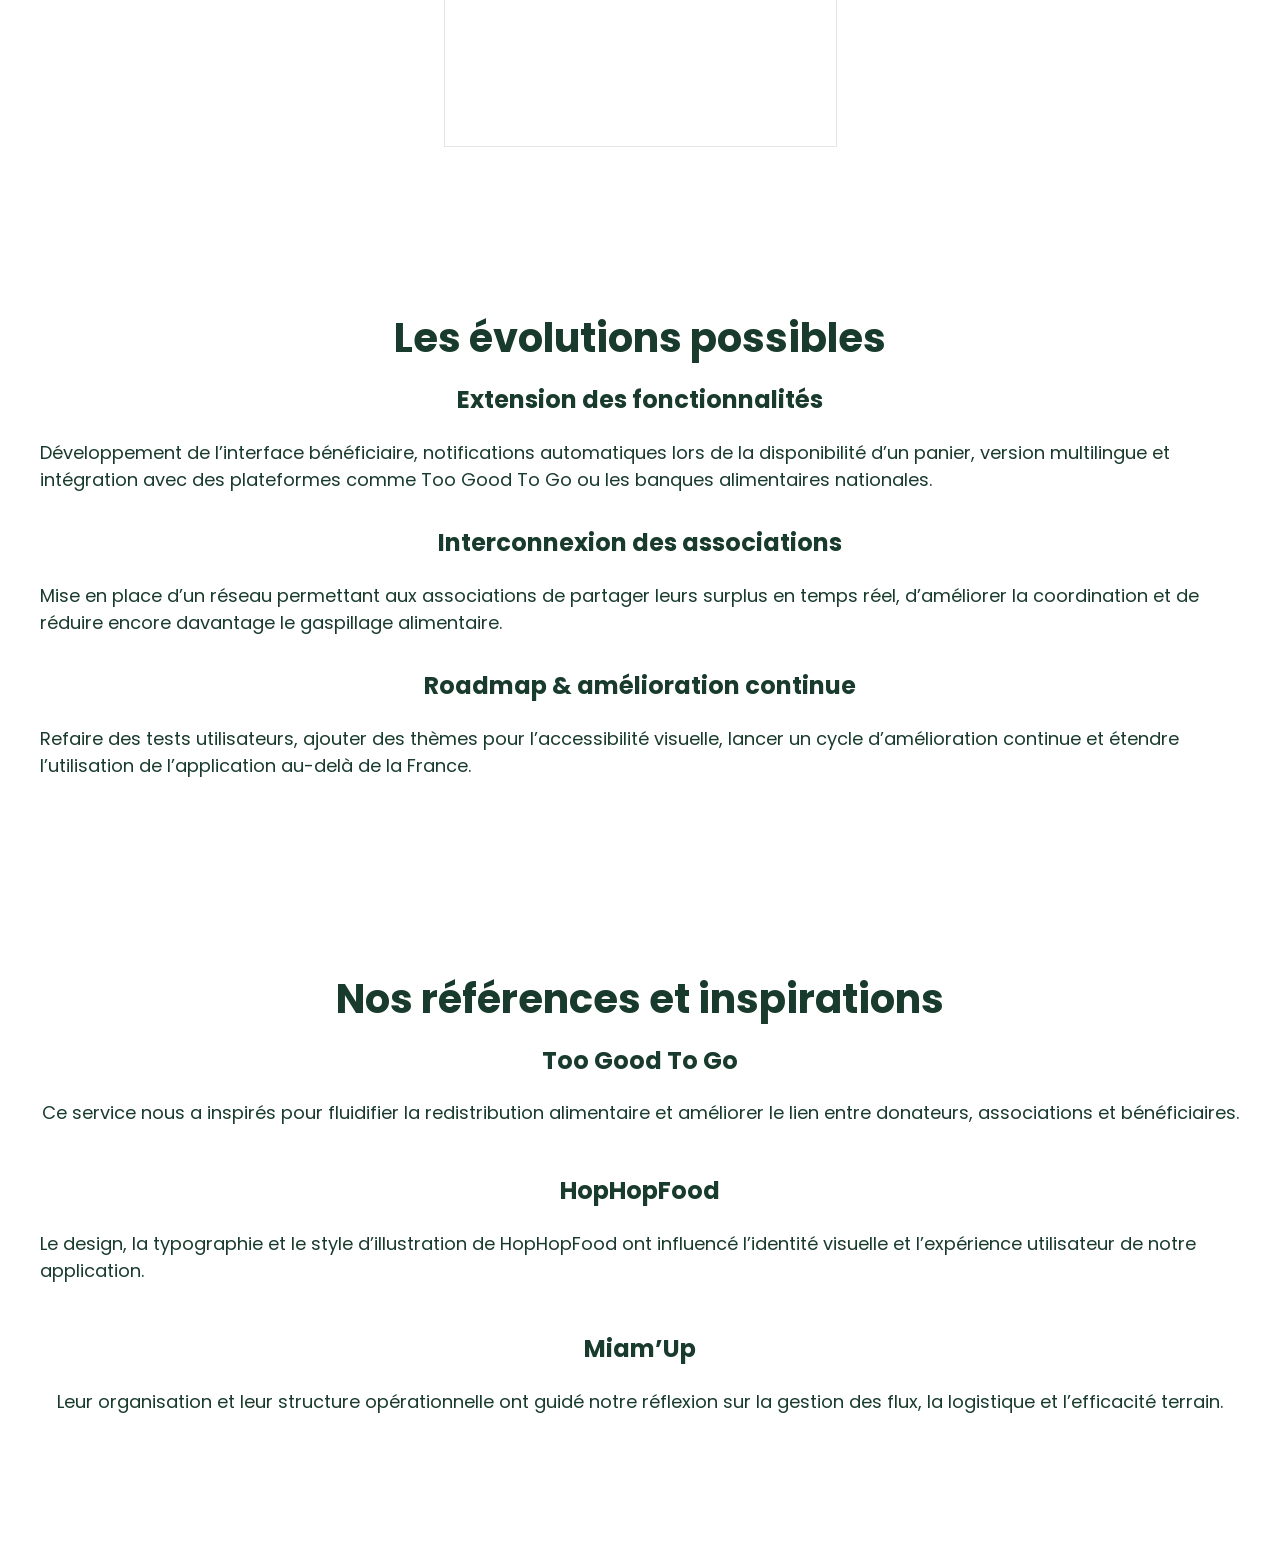
==== commit 2545fabc: "v" ====
--- a/document.html
+++ b/document.html
@@ -77,7 +77,7 @@
     <section id="contexte">
         <div class="container">
             <h2> Un gaspillage alimentaire à grande échelle.</h2>
-            <div class="card-contexte">
+            <article class="card">
                 <h3>Problématique</h3>
                 <p>
                     En France, plus de 10 millions de tonnes de nourriture sont gaspillées chaque année. Pourtant,
@@ -86,8 +86,8 @@
                     Il existe déjà des acteurs qui agissent pour la redistribution alimentaire en
                     essayant de réduire le gaspillage.
                 </p>
-            </div>
-            <div>
+            </article>
+            <article class="card">
                 <h3>Nos solutions</h3>
                 <p>
                     Au Bon Panier est né d’un constat simple : les outils existants sont souvent trop complexes ou mal
@@ -95,61 +95,69 @@
                     Pour répondre à ces besoins, nous avons développé une solution pensée pour le terrain et centrée sur
                     l’efficacité.
                 </p>
-                <h4>Des outils simples et adaptés aux associations</h4>
+            </article>
+            <article class="card">
+                <h3>Des outils simples et adaptés aux associations</h3>
                 <p>
                     Nous proposons une interface intuitive, conçue pour être utilisée facilement par tous,
                     même sans compétences techniques. Chaque fonctionnalité répond à un besoin concret du
                     quotidien associatif.
                 </p>
-                <h4>Réduire le gaspillage alimentaire grâce à une chaîne de redistribution fluide</h4>
+            </article>
+            <article class="card">
+                <h3>Réduire le gaspillage alimentaire grâce à une chaîne de redistribution fluide</h3>
                 <p>
                     Notre solution optimise chaque étape, du don à la distribution. Les stocks sont mieux suivis, les
                     paniers mieux
                     organisés et les pertes réduites au minimum.
                 </p>
-                <h4>Faciliter le travail des bénévoles et améliorer la coordination</h4>
+            </article>
+            <article class="card">
+                <h3>Faciliter le travail des bénévoles et améliorer la coordination</h3>
                 <p>
                     En automatisant les tâches répétitives (inventaires, suivi des paniers, traçabilité),
                     Au Bon Panier libère du temps pour l’essentiel : accompagner les bénéficiaires.
                     Les équipes gagnent en efficacité et la coordination devient plus simple et plus rapide.
                 </p>
-            </div>
+            </article>
         </div>
     </section>
 
     <section id="services">
         <div class="container">
-            <h2>Comment ça marche ?</h2>
-            <p>
-                L’utilisateur ouvre l’application et dicte oralement la liste des produits
-                disponibles. L’application transcrit et structure automatiquement
-                l’inventaire. Ensuite, un algorithme génère des paniers équilibrés à
-                partir de cet inventaire, prêts à être distribués.
-            </p>
-            <div class="autoflow">
+            <article class="card">
+                <h2>Comment ça marche ?</h2>
+                <p>
+                    L’utilisateur ouvre l’application et dicte oralement la liste des produits
+                    disponibles. L’application transcrit et structure automatiquement
+                    l’inventaire. Ensuite, un algorithme génère des paniers équilibrés à
+                    partir de cet inventaire, prêts à être distribués.
+                </p>
+            </article>
+            <!-- TO DO: Inserer le userflow -->
+            <article class="autoflow">
                 <h3>Saisie vocale de l’inventaire</h3>
                 <figure>
                     <img src="assets/generationinventaire.svg" alt="Autoflow de la saisie vocale d'inventaire">
                     <figcaption>
-                        L’utilisateur de l’association ouvre l’application et dicte
-                        oralement la liste des produits disponibles, et la liste se
-                        génère automatiquement en fonction des produits dictés.
-                    </figcaption>
-                </figure>
-            </div>
-            <div class="autoflow">
+                        L’utilisateur n’a pas à taper, à naviguer dans des menus ou à remplir des formulaires.
+                        Il parle, l’appli comprend. C’est le choix le plus fort pour réduire la friction.
+                    </figcaption>
+                </figure>
+            </article>
+            <article class="autoflow">
                 <h3>Génération automatique de paniers personnalisés</h3>
                 <figure>
-                    <img src="assets/generationpanier.svg" alt="Autoflow de la génération de panier">
+                    <img src="assets/generationpanier.png" alt="Autoflow de la génération de panier">
                     <figcaption>
                         Après la génération de l'inventaire par commande vocale,
                         un algorithme génère des paniers identiques et équilibrés
                         à partir de cet inventaire, prêts à être distribués.
                     </figcaption>
                 </figure>
-            </div>
-            <div class="autoflow">
-                <h3>Gérer les bénéficiaires</h3>
+            </article>
+            <article class="autoflow">
+                <h3>Gestion des bénéficiaires</h3>
                 <figure>
                     <img src="assets/distributionbeneficiaire.svg" alt="Autoflow de la distribution de panier">
                     <figcaption>
@@ -163,51 +171,58 @@
                         bénévole que pour le bénéficiaire.
                     </figcaption>
                 </figure>
-            </div>
+            </article>
         </div>
     </section>
 
     <section id="technologies">
         <div class="container">
             <h2>Nos Technologies et Outils.</h2>
-                <div class="card-technologie">
-                        <h3>Reconnaissance vocale</h3>
-                        <p>
-                            Génération de l’inventaire par commande vocale, avec transcription en temps réel.
-                            Cette technologie permet aux bénévoles de créer un inventaire sans saisie manuelle,
-                            directement depuis le terrain.
-                        </p>
-                </div>
-                <div class="card-technologie">
-                        <h3>Algorithme de génération de paniers</h3>
-                        <p>
-                            Logique de répartition basée sur les quantités disponibles et les profils des
-                            bénéficiaires. L’algorithme optimise la composition des paniers pour garantir une
-                            distribution équitable et adaptée aux besoins.
-                        </p>
-                </div>
-                <div class="card-technologie">
-                        <h3>Nos langage de programmation</h3>
-                        <p>
-                            HTML, CSS, JavaScript / React Native,
-                            React‑native‑qr‑code‑svg,
-                            React‑native‑camera.
-                            Ces technologies permettent une application mobile performante, légère et adaptée.
-                        </p>
-                </div>
-                <div class="card-technologie">
-                        <h3>Design et prototypage</h3>
-                        <p>
-                            Le prototype haute fidélité a été conçu sur Figma, permettant une visualisation précise
-                            de l’interface et une expérience utilisateur optimisée avant le développement.
-                        </p>
-                </div>
+            <article class="card">
+                <h3>Reconnaissance vocale</h3>
+                <p>
+                    Reconnaissance vocale : Web Speech API / Whisper (OpenAI),
+                    Azure Speech Service pour la transcription en temps réel.
+                </p>
+            </article>
+            <article class="card">
+                <h3>Algorithme de génération de paniers</h3>
+                <p>
+                    Logique de répartition basée sur les quantités disponibles et les profils des
+                    bénéficiaires. L’algorithme optimise la composition des paniers pour garantir une
+                    distribution équitable et adaptée aux besoins.
+                </p>
+            </article>
+            <article class="card">
+                <h3>Nos langage de programmation</h3>
+                <p>
+                    HTML, CSS, JavaScript / React Native,
+                    React‑native‑qr‑code‑svg,
+                    React‑native‑camera.
+                    Ces technologies permettent une application mobile performante, légère et adaptée.
+                </p>
+            </article>
+            <article class="card">
+                <h3>Design et prototypage</h3>
+                <p>
+                    Le prototype haute fidélité a été conçu sur Figma, permettant une visualisation précise
+                    de l’interface et une expérience utilisateur optimisée avant le développement.
+                </p>
+            </article>
         </div>
     </section>
 
     <section id="prototype">
         <div class="container">
-            <h2>Prototype et rendu haute fidélité</h2>
+            <article class="card">
+                <h2>Prototype et rendu haute fidélité</h2>
+                <p>
+                    Le prototype haute fidélité a été réalisé sur Figma. Il couvre les écrans principaux :
+                    le processus d'intégration, la saisie vocale de l’inventaire, la visualisation des stocks et
+                    la génération des paniers. Chaque écran a été conçu en tenant compte des contraintes
+                    terrain : grands boutons, langage simple, retour visuel clair.
+                </p>
+            </article>
             <div class="cards-prototype">
                 <iframe style="border: 1px solid rgba(0, 0, 0, 0.1);" width="393" height="874"
                     src="https://embed.figma.com/proto/IXh5BrYBI8C1sz7wmHHZUi/Redistribution-alimentaire--antigaspi---ins%C3%A9curit%C3%A9-alimentaire-?node-id=977-3480&p=f&viewport=-50%2C25%2C0.06&scaling=min-zoom&content-scaling=fixed&starting-point-node-id=977%3A3480&page-id=227%3A795&embed-host=share&hide-ui=1"
@@ -219,54 +234,67 @@
 
     <section id="evolution">
         <div class="container">
-            <h2>giuo,io;</h2>
-            <div class="cards-evolution">
-                <div class="card-evolution">
-                    <h2>guijio</h2>
-                    <h3>yguij</h3>
-                    <p>ygiuj</p>
-                </div>
-                <div class="card-evolution">
-                    <h2>guijio</h2>
-                    <h3>yguij</h3>
-                    <p>ygiuj</p>
-                </div>
-                <div class="card-evolution">
-                    <h2>guijio</h2>
-                    <h3>yguij</h3>
-                    <p>ygiuj</p>
-                </div>
-            </div>
+            <h2> Les évolutions possibles</h2>
+            <article class="card">
+                <h3>Extension des fonctionnalités</h3>
+                <p>
+                    Développement de l’interface bénéficiaire, notifications automatiques lors de la disponibilité
+                    d’un panier,
+                    version multilingue et intégration avec des plateformes comme Too Good To Go ou les banques
+                    alimentaires nationales.
+                </p>
+            </article>
+            <article class="card">
+                <h3>Interconnexion des associations</h3>
+                <p>
+                    Mise en place d’un réseau permettant aux associations de partager leurs surplus en temps réel,
+                    d’améliorer la coordination et de réduire encore davantage le gaspillage alimentaire.
+                </p>
+            </article>
+            <article class="card">
+                <h3>Roadmap & amélioration continue</h3>
+                <p>
+                    Refaire des tests utilisateurs, ajouter des thèmes pour l’accessibilité visuelle,
+                    lancer un cycle d’amélioration continue et étendre l’utilisation de l’application au-delà de la
+                    France.
+                </p>
+            </article>
         </div>
     </section>
 
     <section id="references">
         <div class="container">
-            <h2>trgfbuynih,j;ipo</h2>
-            <div class="cards-references">
-                <div class="card-reference">
-                    <div class="card-ref">
-                        <h2>ytiuyuio;</h2>
-                        <p>ygetrfbuji;okp</p>
-                    </div>
-                    <img src="">
-
-                </div>
-                <div class="card-reference">
-                    <div class="card-ref">
-                        <h2>ytiuyuio;</h2>
-                        <p>ygetrfbuji;okp</p>
-                    </div>
-                    <img src="">
-
-                </div>
-                <div class="card-reference">
-                    <div class="card-ref">
-                        <h2>ytiuyuio;</h2>
-                        <p>ygetrfbuji;okp</p>
-                    </div>
-                    <img src="">
-                </div>
+            <h2>Nos références et inspirations</h2>
+            <div class="card-reference">
+                <article class="card">
+                    <h3>Too Good To Go</h3>
+                    <p>
+                        Ce service nous a inspirés pour fluidifier la redistribution alimentaire
+                        et améliorer le lien entre donateurs, associations et bénéficiaires.
+                    </p>
+                </article>
+                <img src="">
+            </div>
+            <div class="card-reference">
+                <article class="card">
+                    <h3>HopHopFood</h3>
+                    <p>
+                        Le design, la typographie et le style d’illustration de HopHopFood ont
+                        influencé l’identité visuelle et l’expérience utilisateur de notre application.
+                    </p>
+                </article>
+                <img src="">
+
+            </div>
+            <div class="card-reference">
+                <article class="card">
+                    <h3>Miam’Up</h3>
+                    <p>
+                        Leur organisation et leur structure opérationnelle ont guidé notre réflexion
+                        sur la gestion des flux, la logistique et l’efficacité terrain.
+                    </p>
+                </article>
+                <img src="">
             </div>
         </div>
     </section>
--- a/document.css
+++ b/document.css
@@ -5,7 +5,6 @@
     margin: 0;
     padding: 0;
     box-sizing: border-box;
-    border: 1px solid red;
 }
 
 :root {
@@ -40,6 +39,7 @@
 h6 {
     font-family: var(--font-family);
     line-height: 1.2;
+    text-align: center;
 }
 
 h1 {
@@ -58,7 +58,6 @@
 }
 
 p {
-    padding: 12px;
     font-size: 18px;
     margin-bottom: 12px;
 }
@@ -82,7 +81,6 @@
     flex-direction: column;
     justify-content: center;
     align-items: center;
-    text-align: center;
 }
 
 .flexheader {
@@ -110,18 +108,21 @@
     gap: 48px;
 }
 
+figure {
+    display: flex;
+    flex-direction: column;
+    align-items: center;
+    text-align: center;
+}
+
 figcaption {
     font-size: 16px;
-}
-
-.card-contexte {
-    margin-bottom: 48px;
 }
 
 .autoflow {
     margin-bottom: 48px;
 }
 
-.card-technologie {
-    margin-bottom: 48px;
+.card {
+    margin-bottom: 24px;
 }
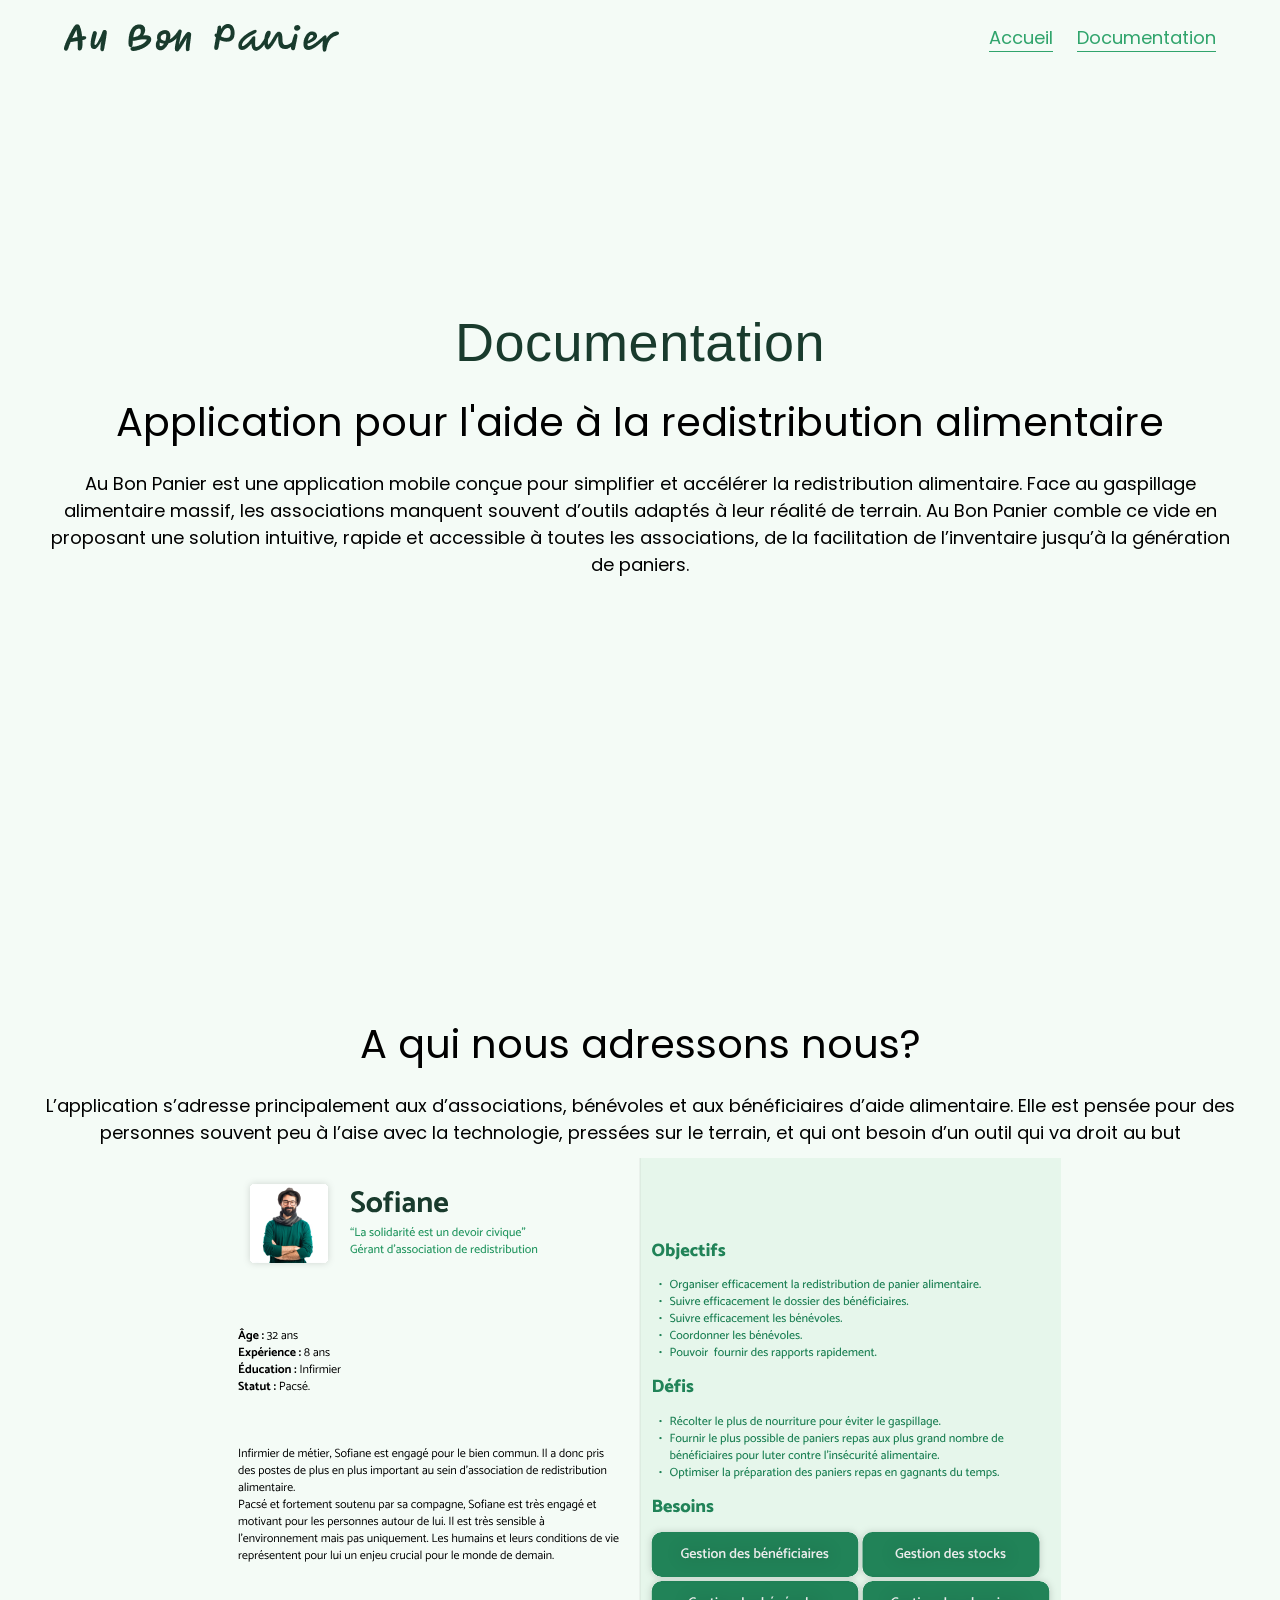
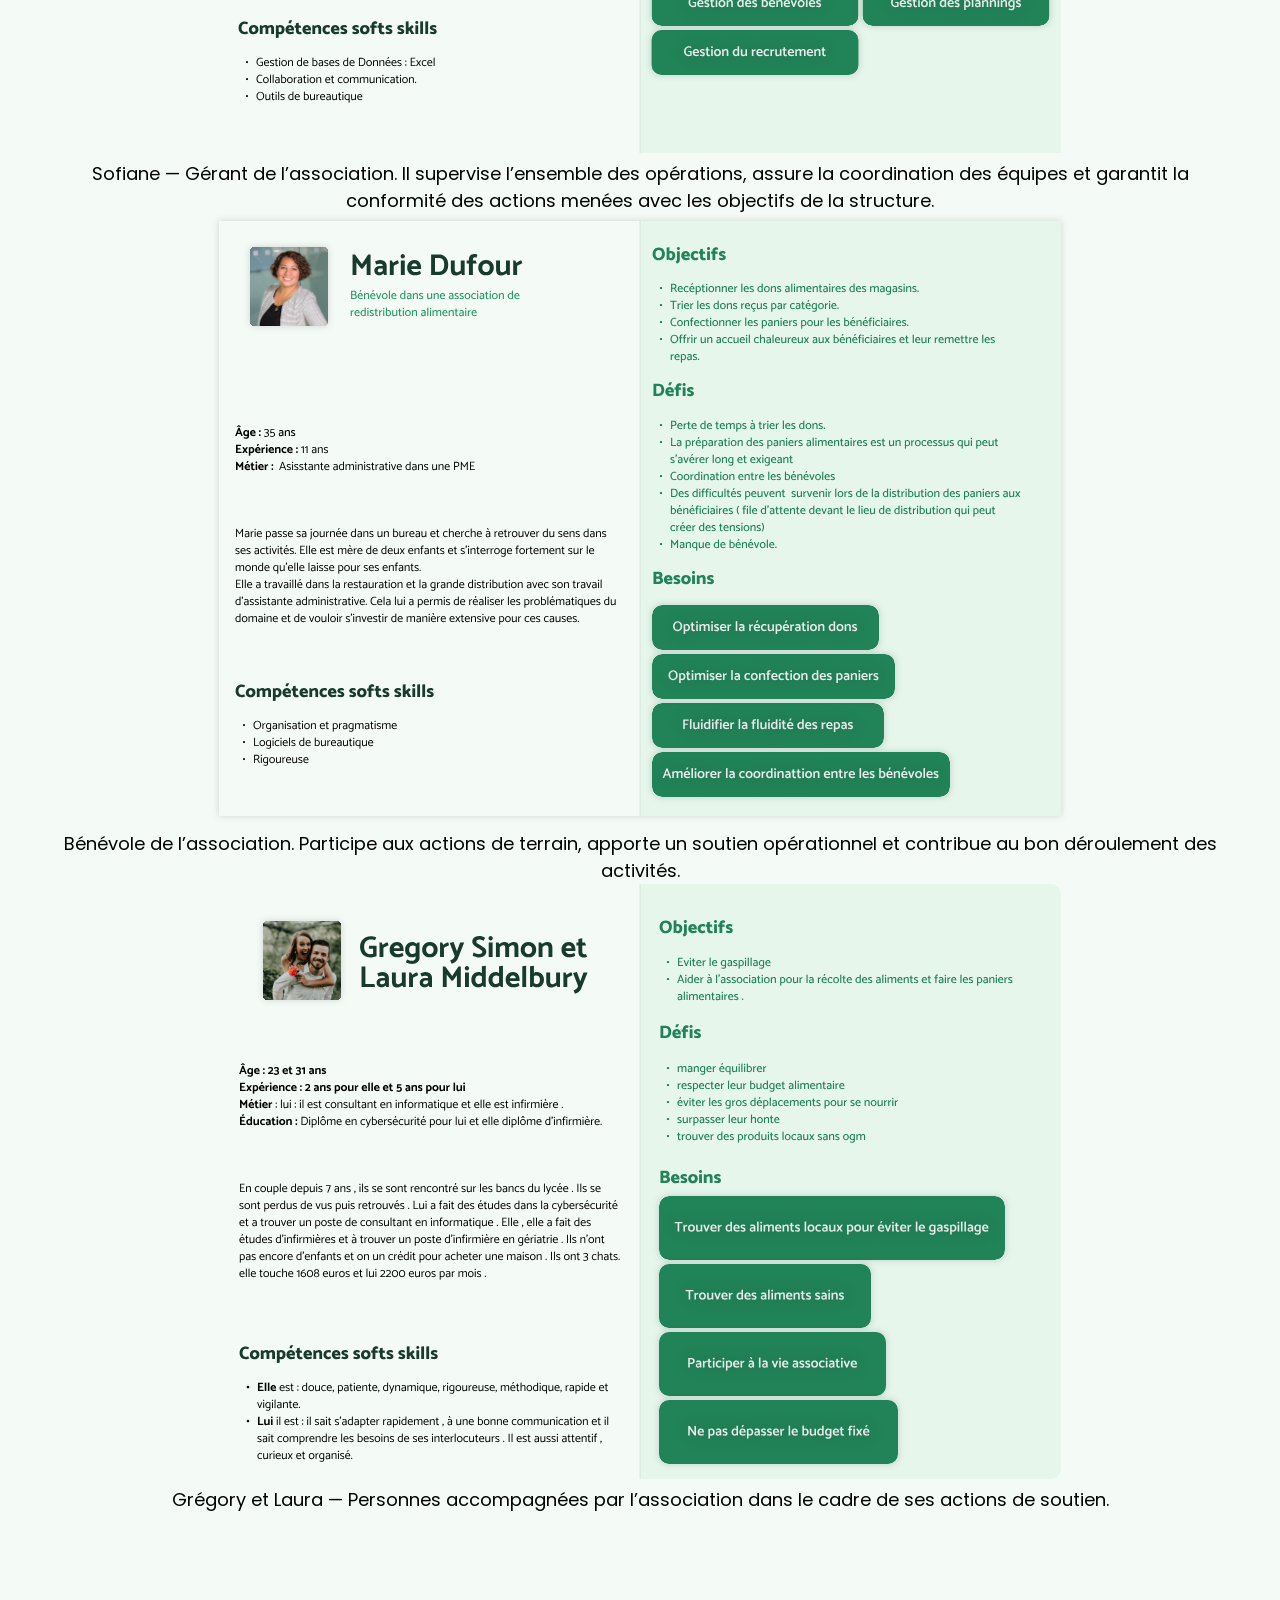
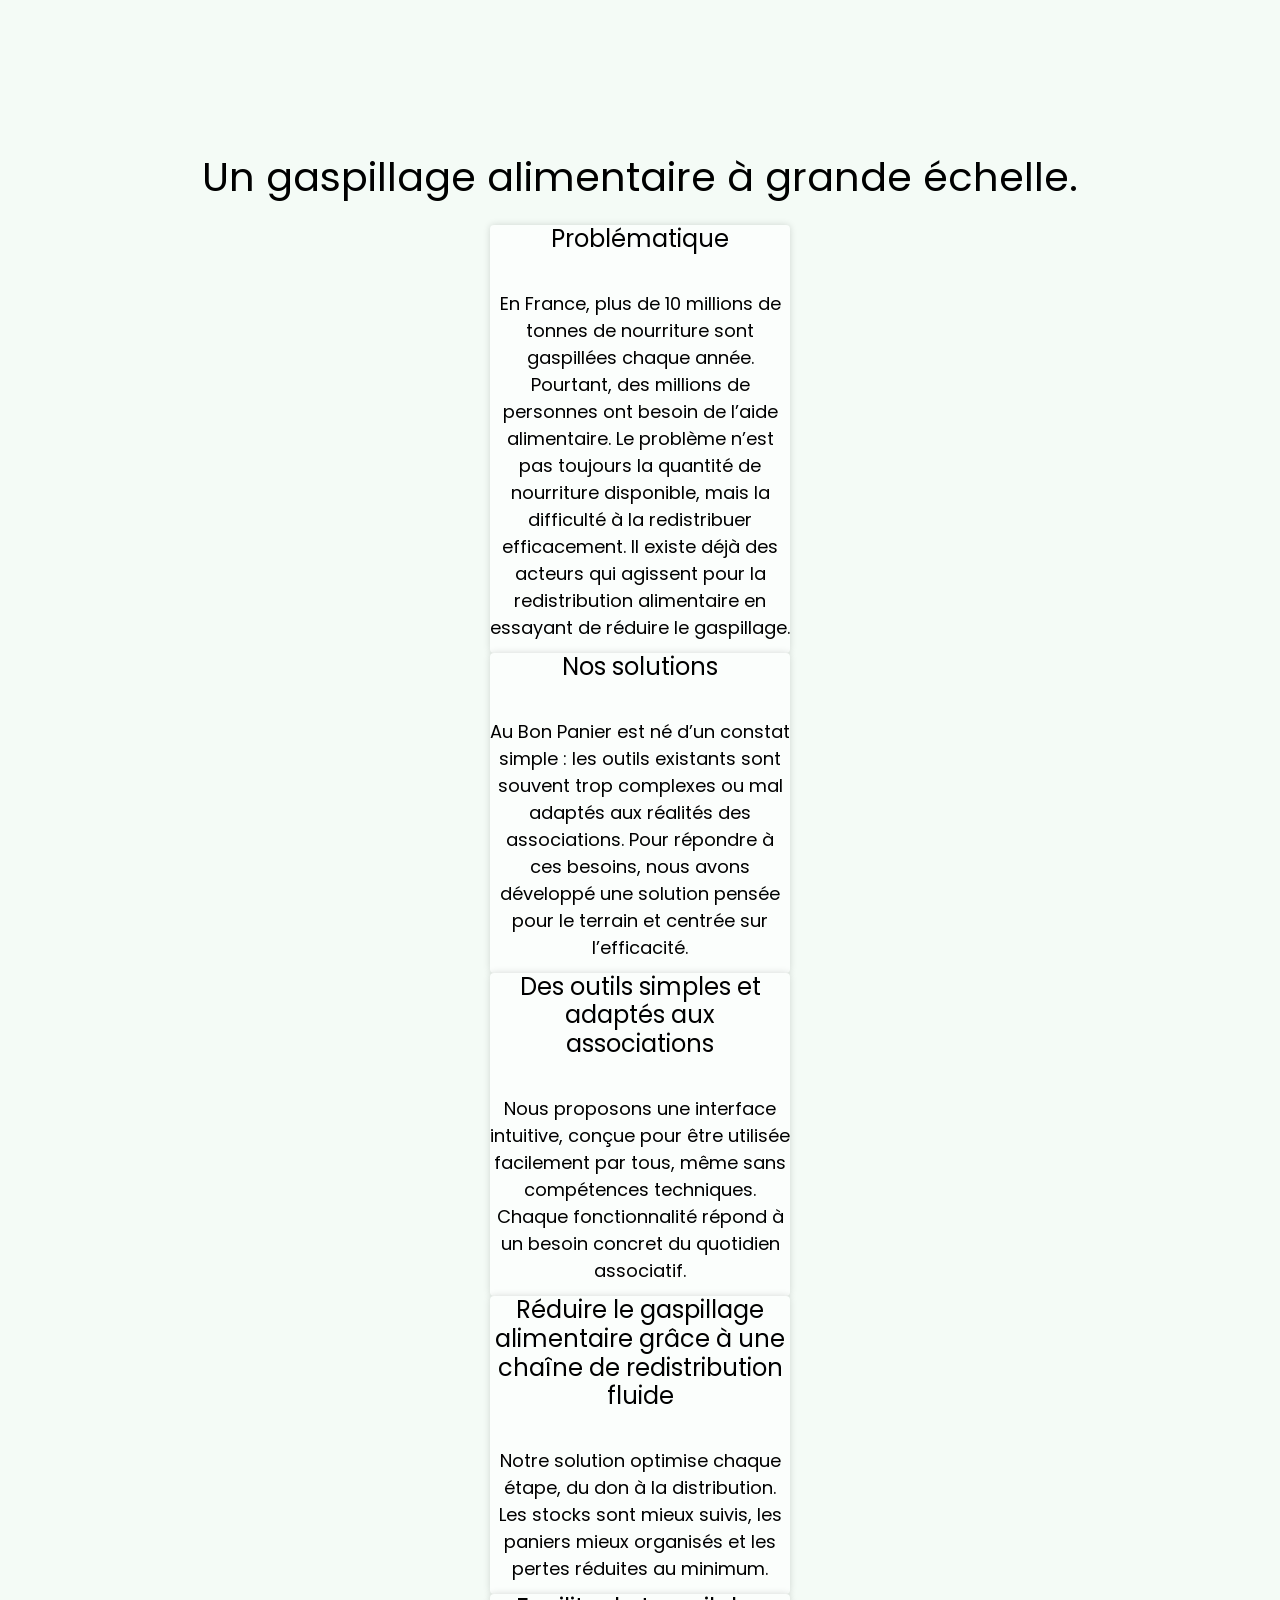
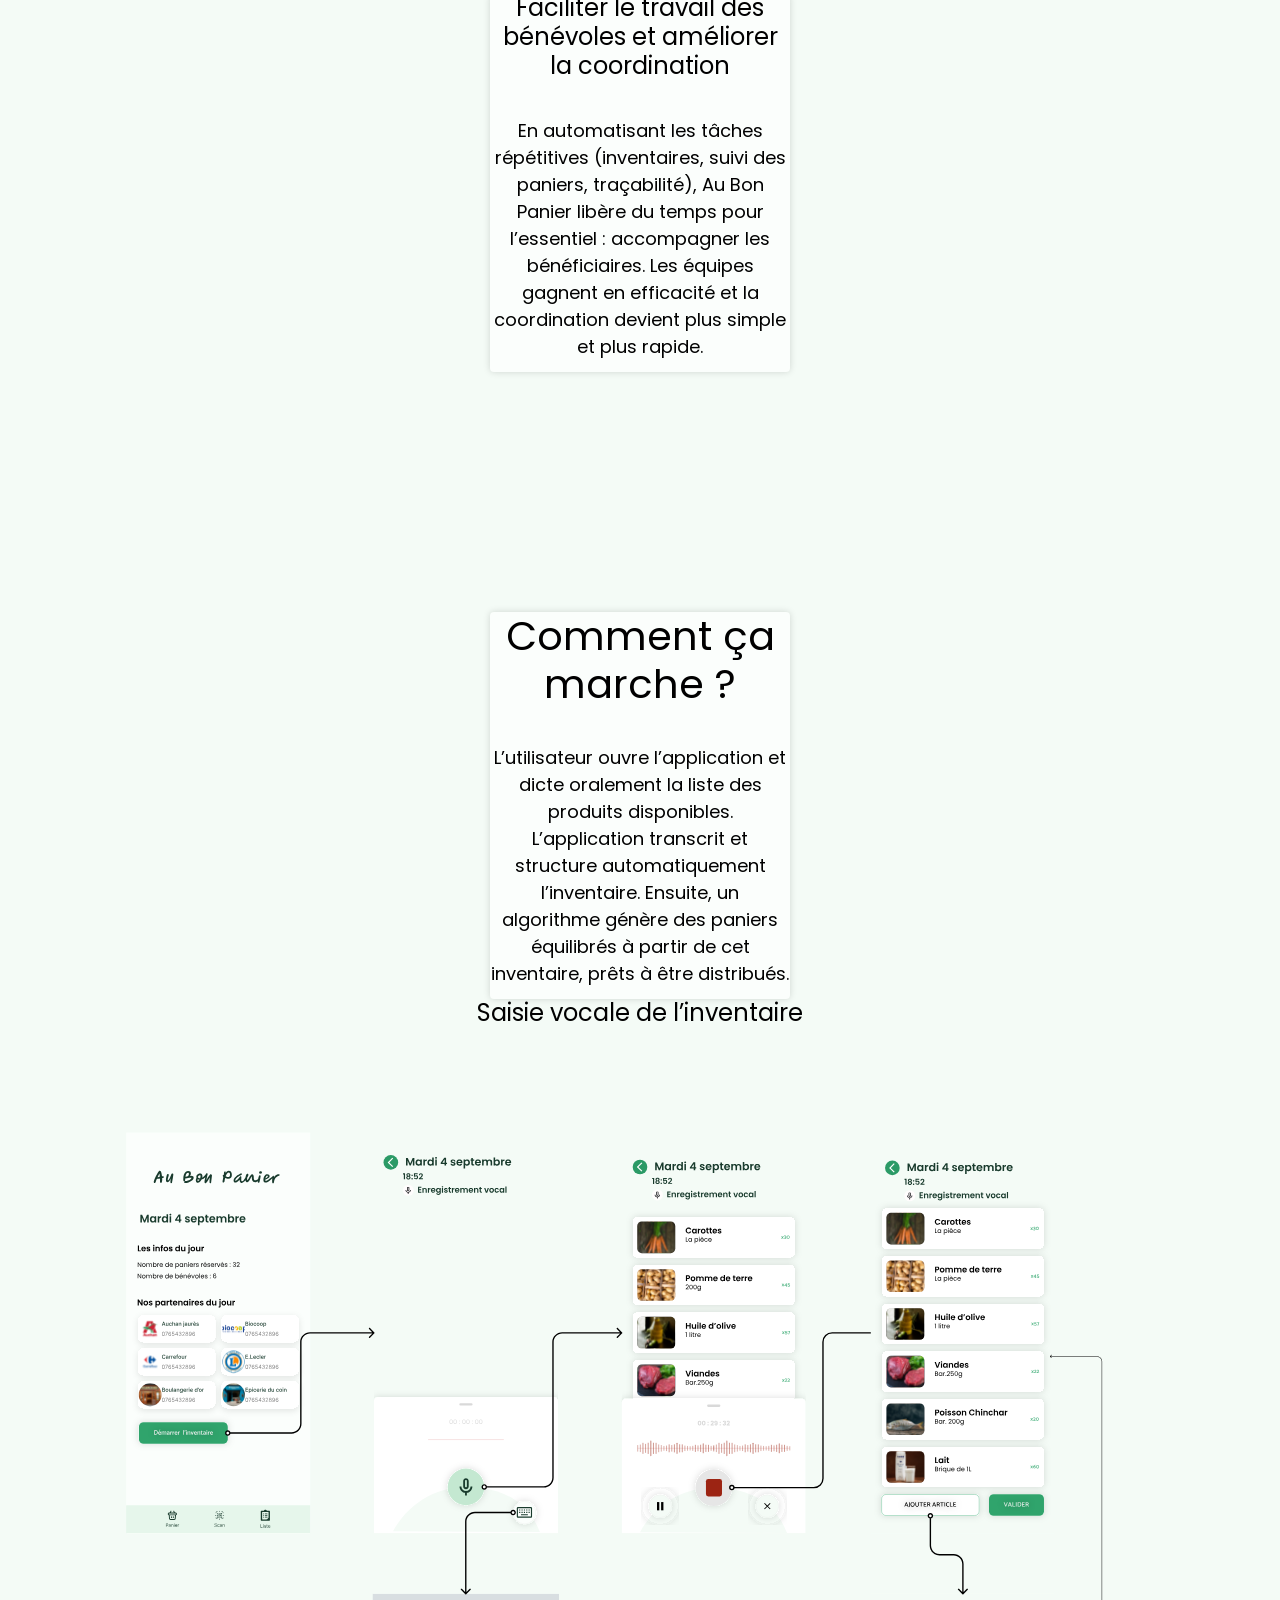
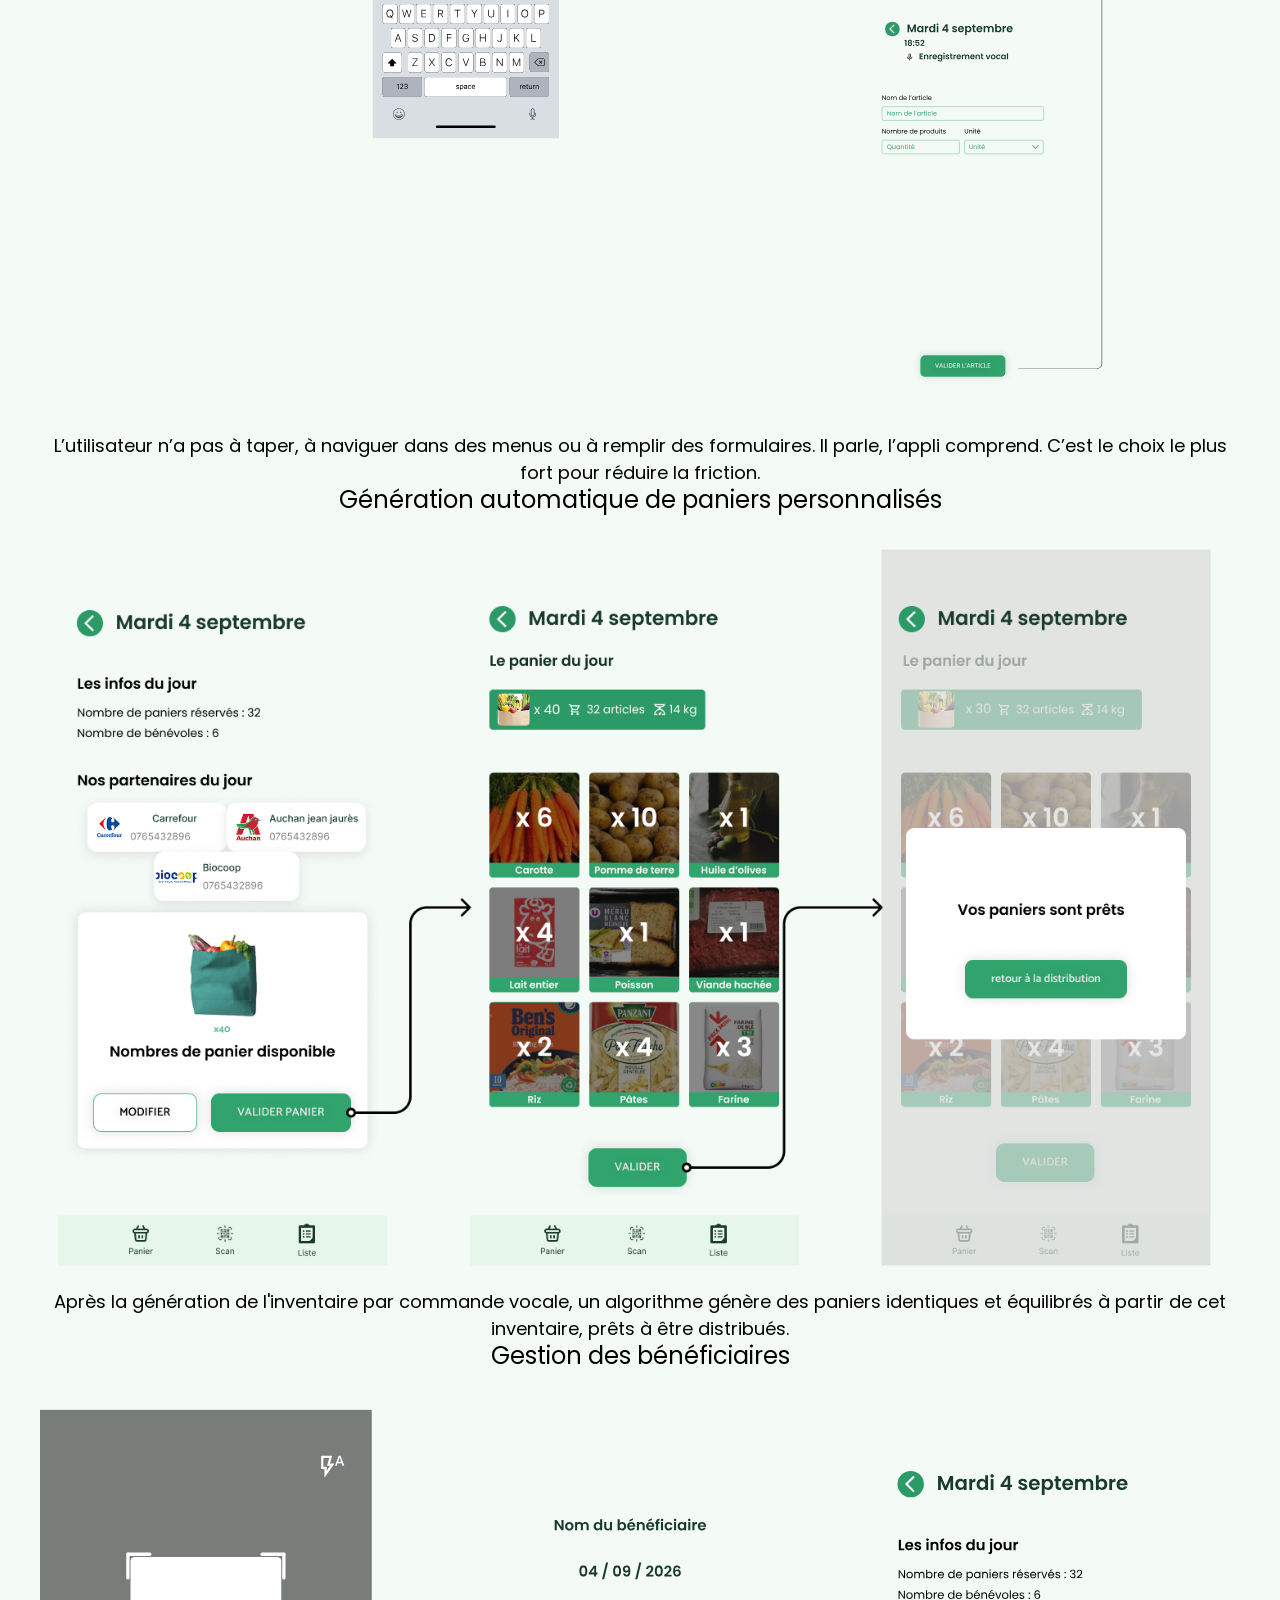
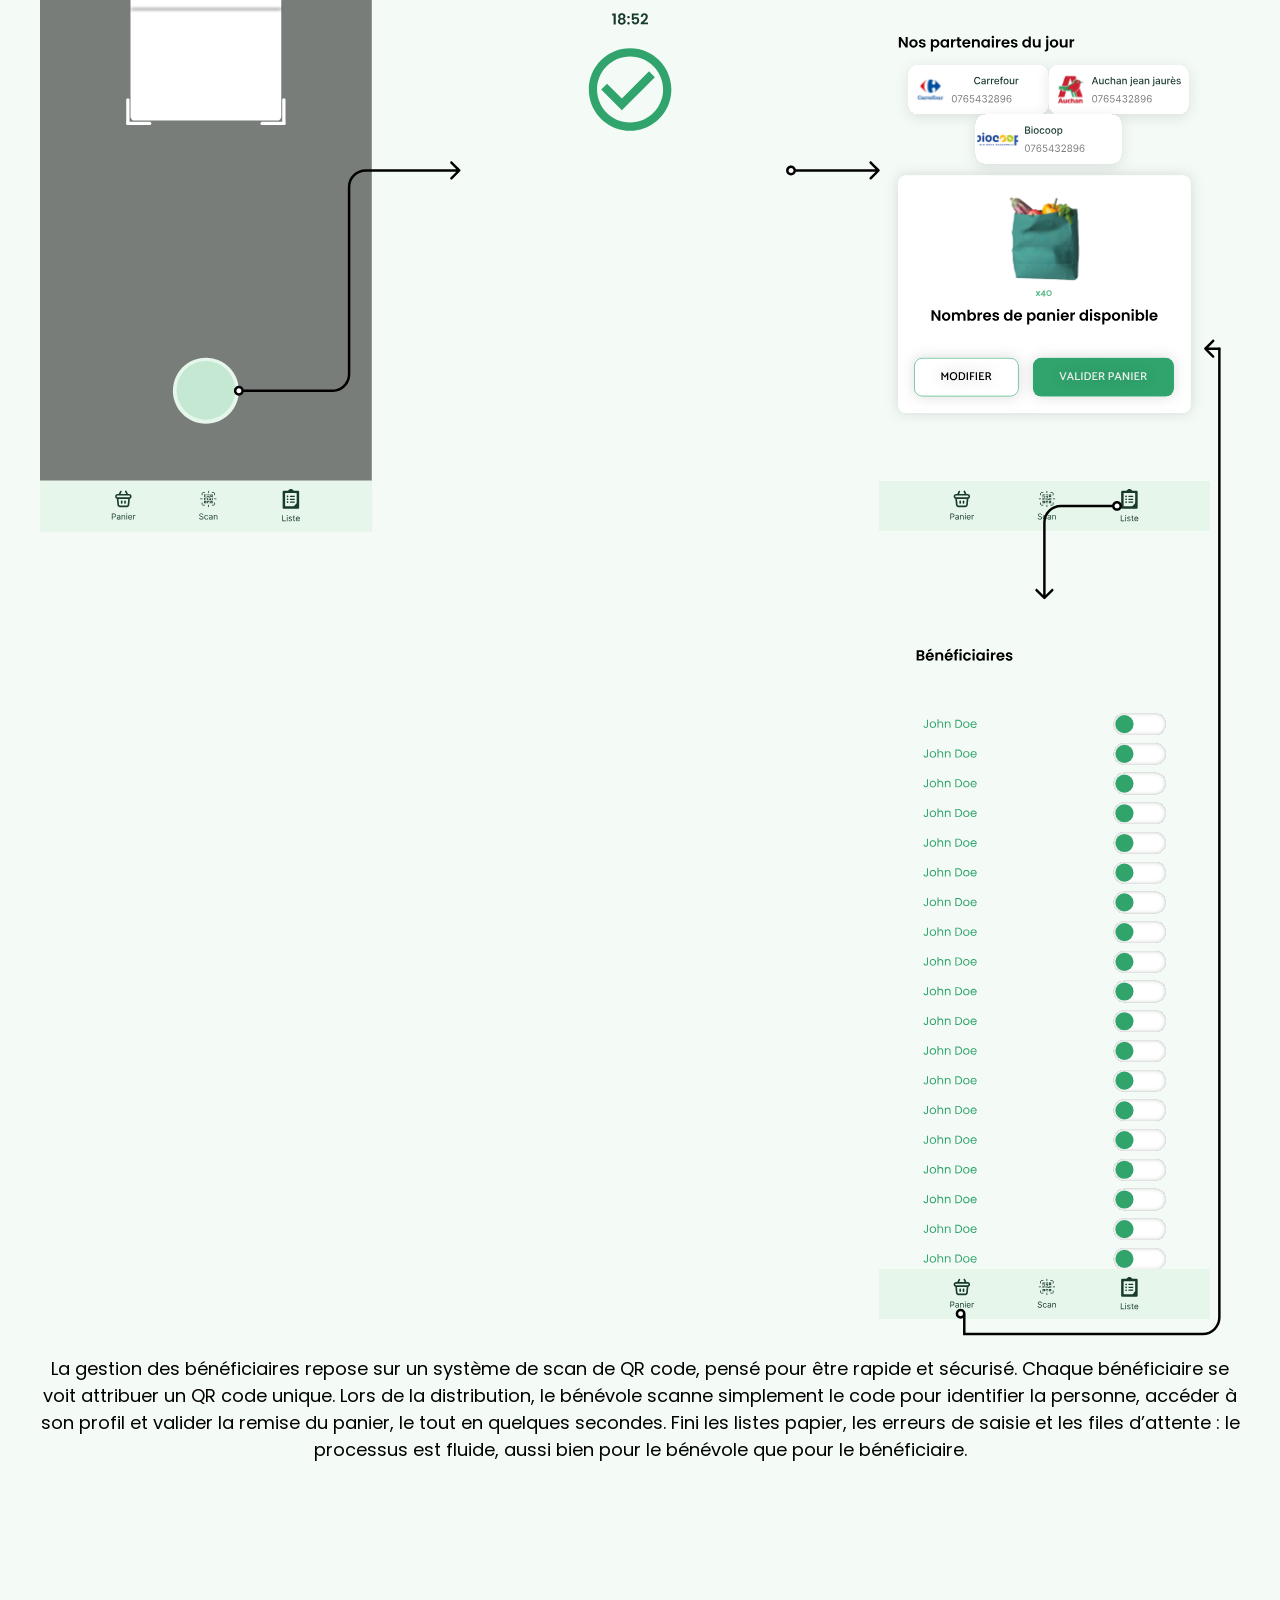
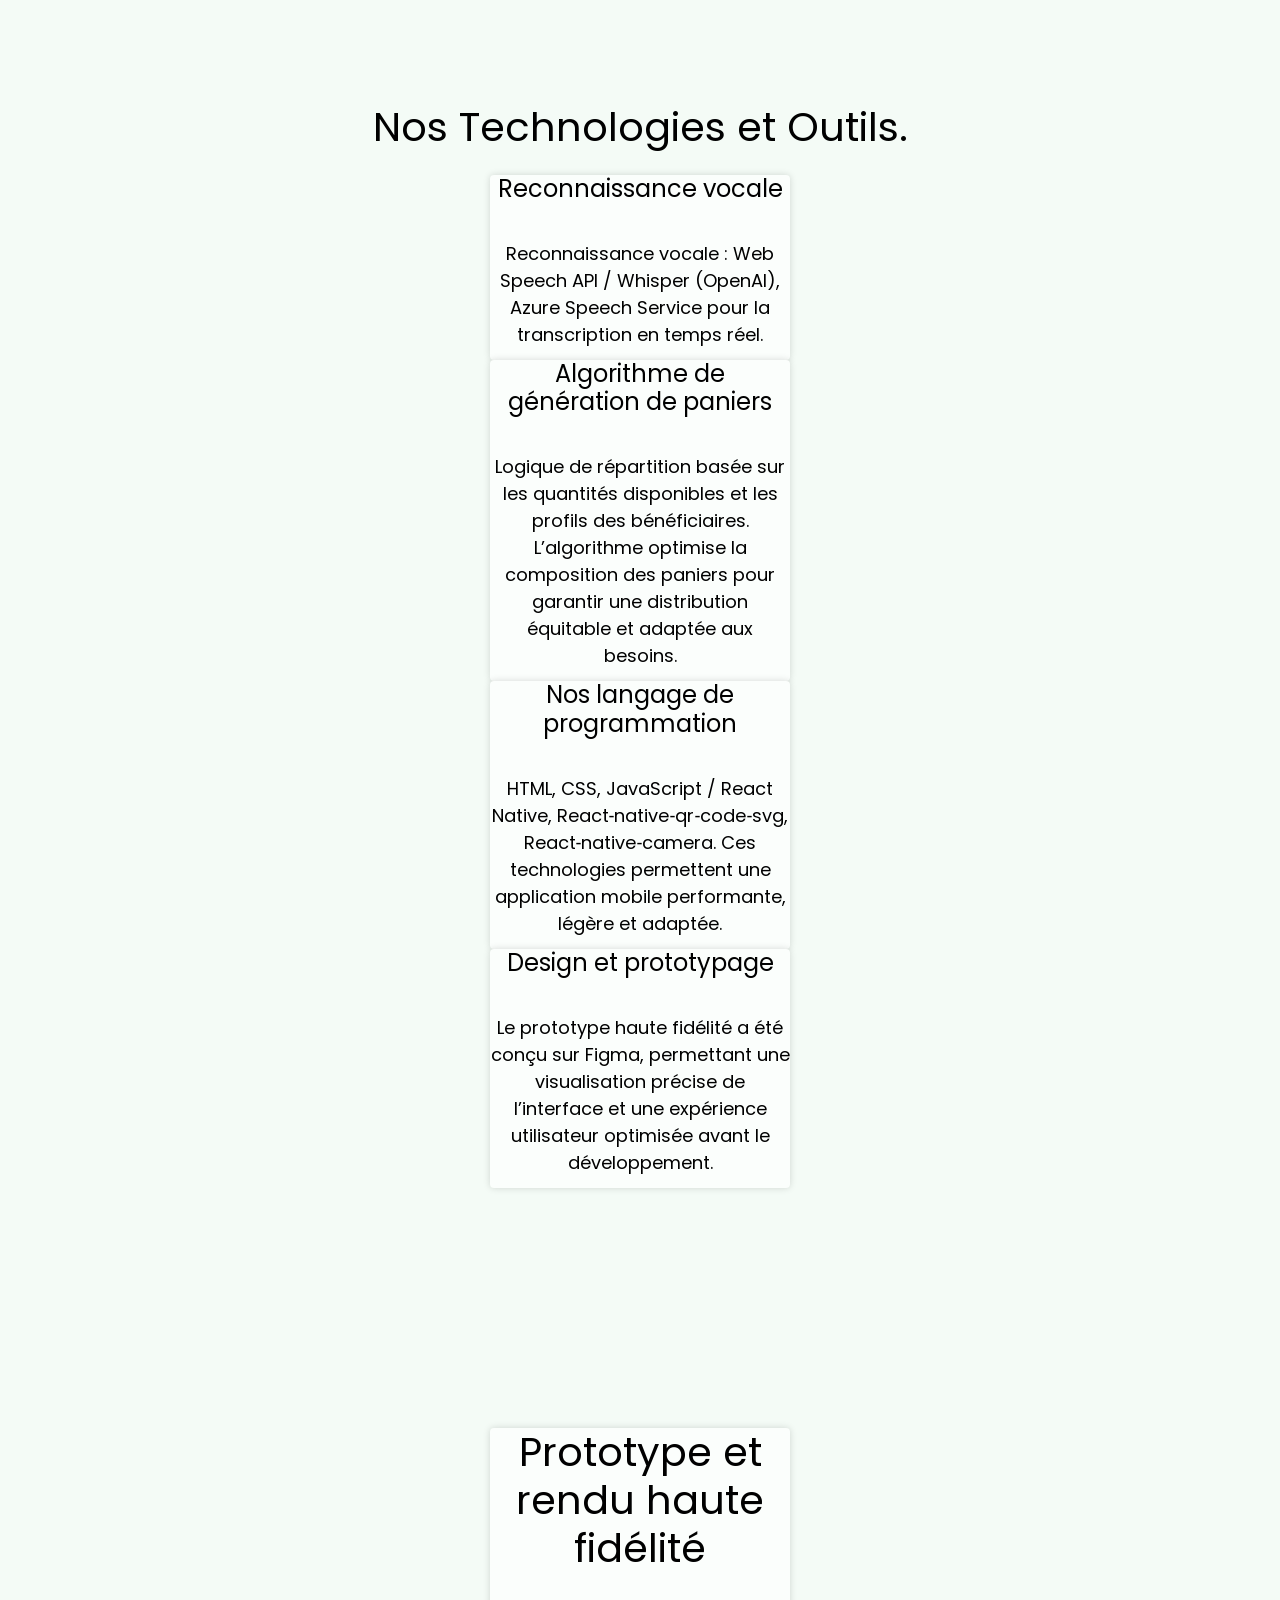
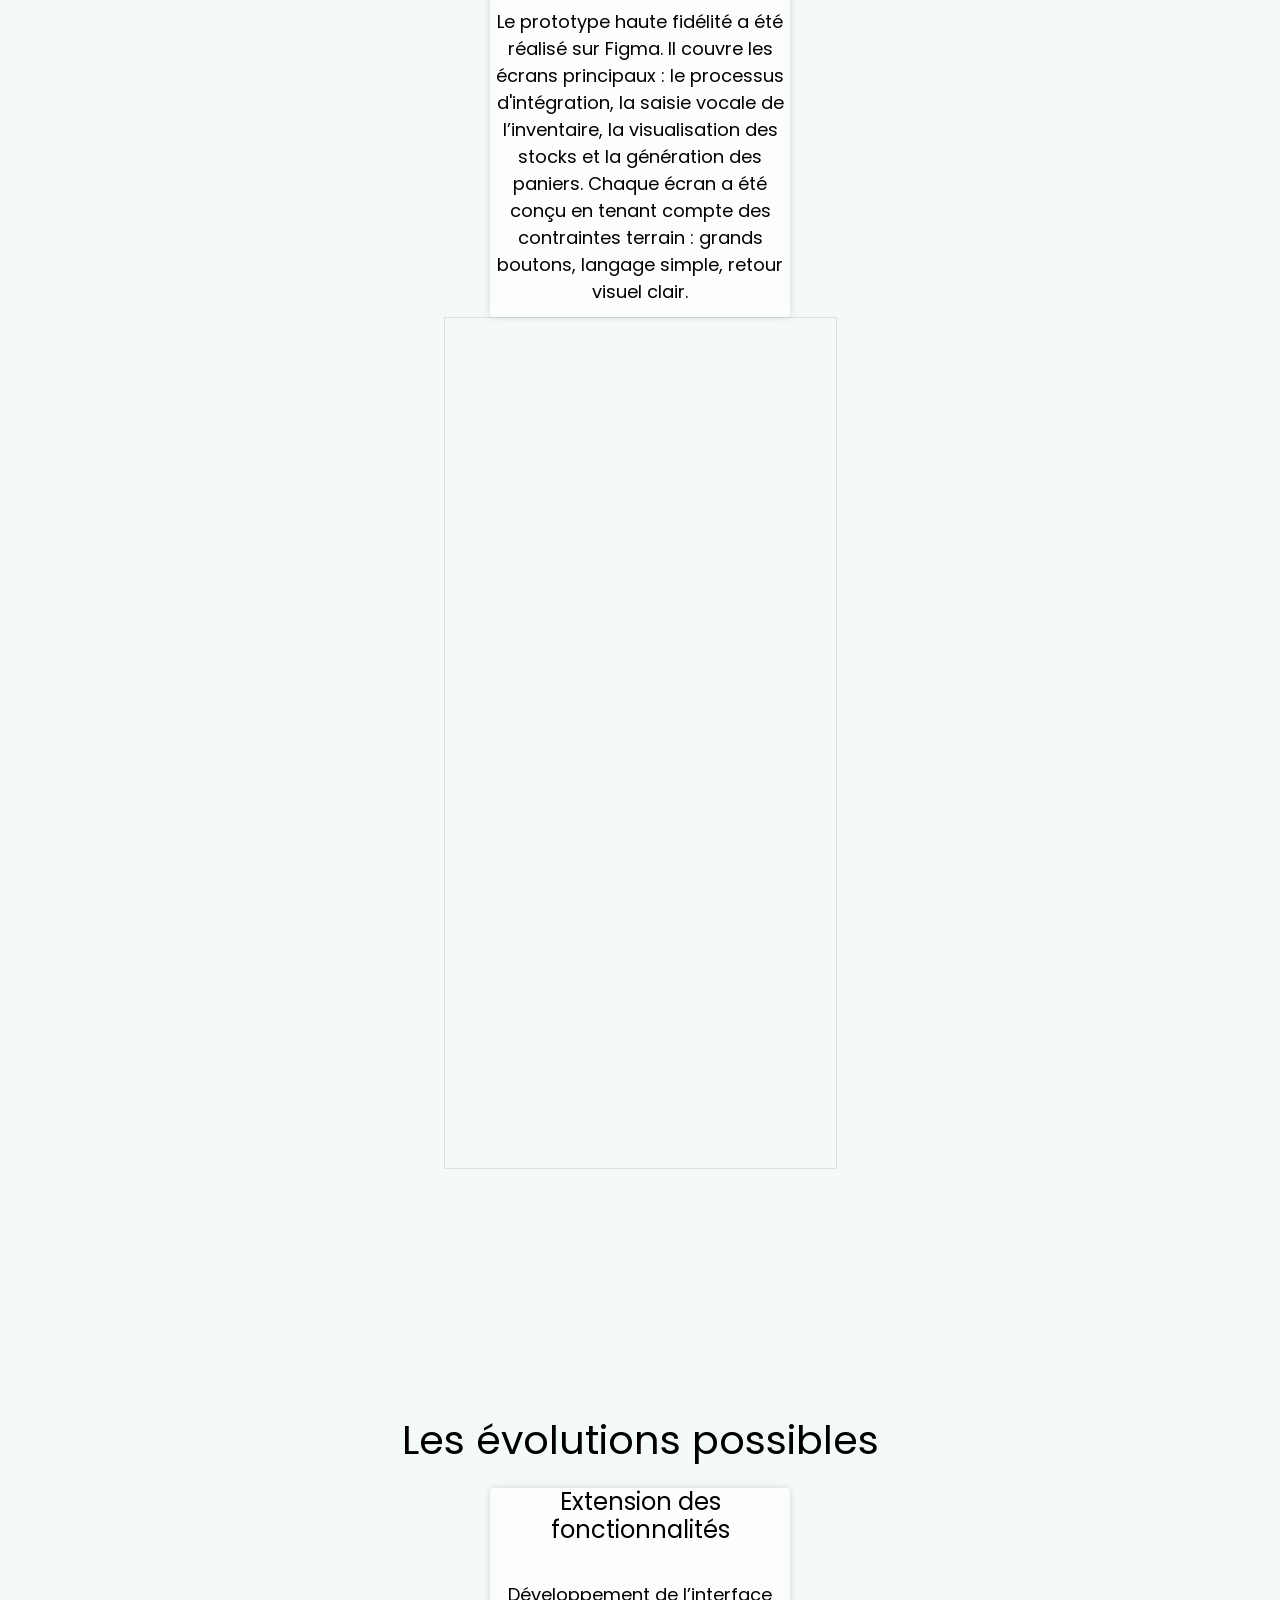
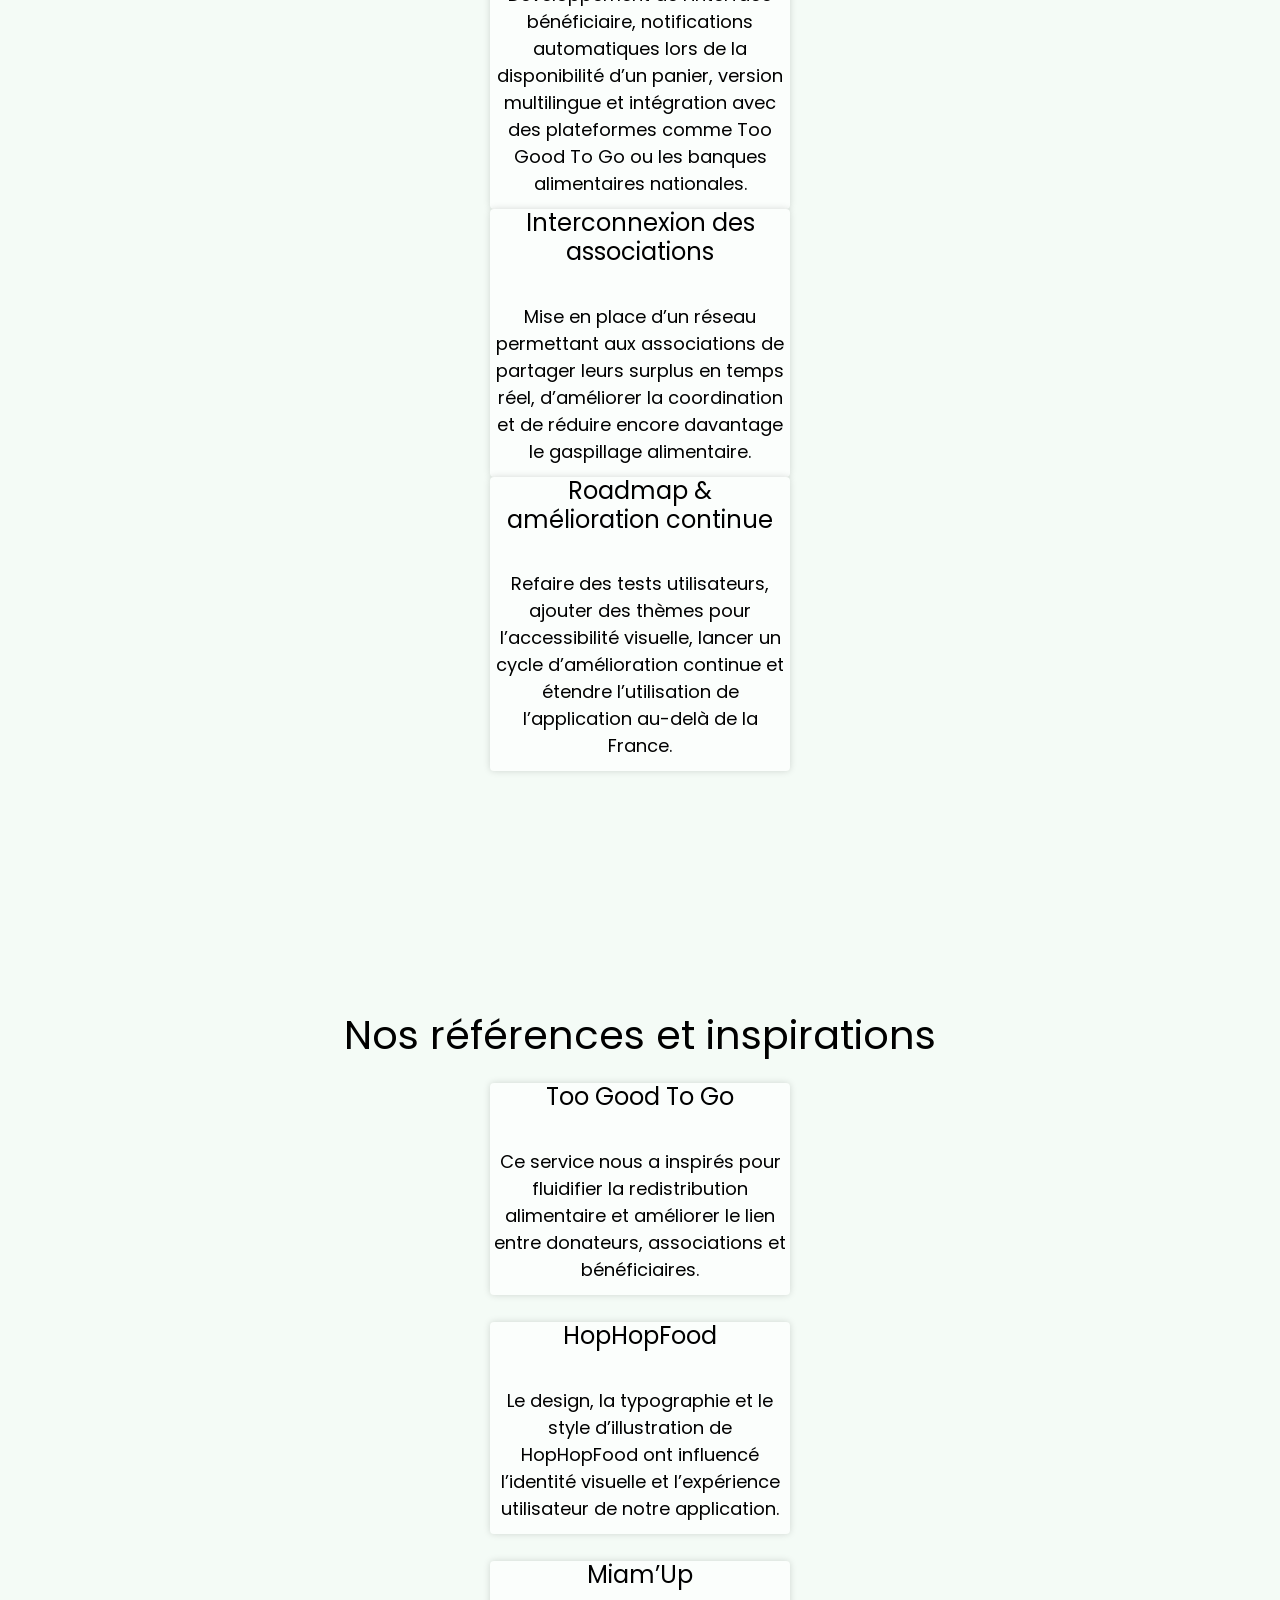
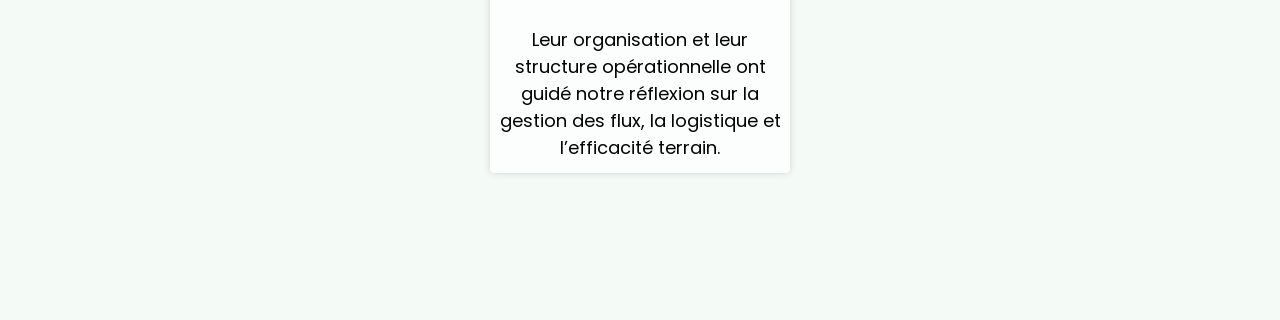
==== commit fab97ca0: "fix: retouches styles" ====
--- a/document.html
+++ b/document.html
@@ -5,7 +5,7 @@
     <meta charset="UTF-8">
     <meta name="viewport" content="width=device-width, initial-scale=1.0">
     <title>Documentation</title>
-    <link rel="stylesheet" href="document.css">
+    <link rel="stylesheet" href="style.css">
     <link rel="preconnect" href="https://fonts.googleapis.com">
     <link rel="preconnect" href="https://fonts.gstatic.com" crossorigin>
     <link
@@ -224,10 +224,14 @@
                 </p>
             </article>
             <div class="cards-prototype">
-                <iframe style="border: 1px solid rgba(0, 0, 0, 0.1);" width="393" height="874"
-                    src="https://embed.figma.com/proto/IXh5BrYBI8C1sz7wmHHZUi/Redistribution-alimentaire--antigaspi---ins%C3%A9curit%C3%A9-alimentaire-?node-id=977-3480&p=f&viewport=-50%2C25%2C0.06&scaling=min-zoom&content-scaling=fixed&starting-point-node-id=977%3A3480&page-id=227%3A795&embed-host=share&hide-ui=1"
-                    allowfullscreen>
+                <iframe
+                    style="border: 1px solid rgba(0, 0, 0, 0.1);"
+                    width="393"
+                    height="852"
+                    src="https://embed.figma.com/proto/IXh5BrYBI8C1sz7wmHHZUi/Redistribution-alimentaire--antigaspi---ins%C3%A9curit%C3%A9-alimentaire-?node-id=977-3480&p=f&scaling=min-zoom&content-scaling=fixed&page-id=227%3A795&starting-point-node-id=977%3A3480&embed-host=share"  allowfullscreen>
                 </iframe>
+
+
             </div>
         </div>
     </section>
--- a/style.css
+++ b/style.css
@@ -0,0 +1,284 @@
+/* TO DO : mettre les variables dans le root (couleurs, polices, tailles textes) */
+/* Reset */
+* {
+    /* border: 1px solid red; */
+    margin: 0;
+    padding: 0;
+    box-sizing: border-box;
+}
+/* Variables */
+:root {
+    --font-family: 'Poppins', sans-serif;
+    --font-size: 18px;
+    --color-1: #FBFEFC;
+    --color-2: #F4FBF6;
+    --color-3: #E6F6EB;
+    --color-4: #D6F1DF;
+    --color-5: #C4E8D1;
+    --color-6: #ADDDC0;
+    --color-7: #8ECEAA;
+    --color-8: #5BB98B;
+    --color-9: #30A46C;
+    --color-10: #2B9A66;
+    --color-11: #218358;
+    --color-12: #193B2D;
+}
+.bg-green {
+    background: var(--color-5);
+}
+/* Style Global */
+body {
+    font-family: var(--font-family);
+    font-size: var(--font-size);
+    color: var(#1f2120);
+    background-color: var(--color-2);
+}
+
+h1,
+h2,
+h3,
+h4,
+h5,
+h6 {
+    font-family: var(--font-family);
+    line-height: 1.2;
+}
+
+h1 {
+    font-size: 54px;
+    line-height: 1.2;
+    font-weight: 500;
+    margin-bottom: 24px;
+    letter-spacing: .01em;
+    color: var(--color-12);
+}
+
+h2 {
+    font-size: 40px;
+    margin-bottom: 24px;
+    font-weight: 400;
+}
+
+h3 {
+    font-size: 24px;
+   margin-bottom: 24px;
+    font-weight: 400;
+}
+
+p {
+    font-size: 18px;
+    margin-bottom: 12px;
+}
+
+img {
+    max-width: 100%;
+    height: auto;
+  
+
+}
+
+/* Boites */
+section {
+    padding: 120px 24px;
+}
+
+.container {
+    width: 100%;
+    max-width: 1200px;
+    margin: 0 auto;
+    display: flex;
+    flex-direction: column;
+    justify-content: center;
+    align-items: center;
+    text-align: center;
+}
+
+.cardWrapper {
+    gap: 32px;
+    display: flex;
+    flex-wrap: wrap;
+    justify-content: center;
+    margin-top: 48px;
+}
+
+/* cards */
+.card {
+    background-color: var(--color-1);
+    border-radius: 4px;
+    display: flex;
+    flex-direction: column;
+    align-items: center;
+    width: 300px;
+    gap: 12px;
+    box-shadow: 0 0 7px rgba(0, 0, 0, 0.15);
+}
+
+/* buttons */
+.btn {
+    display: inline-block;
+    padding: 14px 32px;
+    background-color: var(--color-9);
+    color: var(--color-1);
+    text-decoration: none;
+    border-radius: 5px;
+    width: fit-content;
+    transition: background-color 0.3s ease;
+}
+
+.btn:hover {
+    background-color: var(--color-8);
+}
+
+/*Header*/
+header {
+    position: absolute;
+    width: 100%;
+}
+.flexheader {
+    display: flex;
+    flex-direction: row;
+    justify-content: space-between;
+    align-items: center;
+    padding: 24px;
+}
+
+nav {
+    display: flex;
+    flex-direction: row;
+    gap: 24px;
+}
+
+nav a {
+    text-decoration: none;
+    color: var(--color-9);
+    border-bottom: 1px solid var(--color-9);
+}
+
+/* Hero section */
+
+#hero{
+    height: 100vh;
+    display: flex;
+    /* background: ( circle at 10%, #8aa1981c, #eeeeee00 75%, #ffffff); */
+}
+.flexhero {
+    display: flex;
+    flex-direction: row;
+    text-align: left;
+    gap: 48px;
+    .btn{
+        margin-top: 24px;
+    }
+}
+
+/* problematique */
+#problematique {
+    h3{
+        margin-bottom: 48px;
+    }
+}
+/* solution */
+
+/* application */
+.fonction {
+    display: flex;
+    flex-direction: column;
+    align-items: center;
+    justify-content: center;
+}
+
+
+.fonction-container {
+    background-color: var(--color-2);
+    padding: 50px 80px;
+    margin-bottom: 24px;
+    border-radius: 10px;
+    display: flex;
+    flex-direction: row;
+    align-items: center;
+    gap: 48px;
+    box-shadow: 0 0 7px rgba(0, 0, 0, 0.15);
+}
+
+/* Preuves */
+
+/* engagement */
+
+/* footer */
+footer {
+    background-color: var(--color-12);
+}
+
+.flexfooter {
+    padding: 20px 0;
+    gap: 40px;
+    display: flex;
+    flex-direction: row;
+    justify-content: space-between;
+    width: 100%;
+    gap: 24px;
+    align-items: stretch;
+}
+
+.flexfooter h3,
+.flexfooter p {
+    color: var(--color-1);
+}
+
+form {
+    display: flex;
+    flex-direction: column;
+    align-items: center;
+    gap: 24px;
+    margin-bottom: 24px;
+}
+
+.contenu {
+    display: flex;
+    flex-direction: column;
+    align-items: center;
+    justify-content: center;
+    border-left: 1px solid var(--color-1);
+    border-right: 1px solid var(--color-1);
+    padding: 20px 12px;
+}
+
+
+.copyright {
+    display: flex;
+    flex-direction: column;
+    align-items: center;
+    justify-content: flex-end;
+    gap: 24px;
+}
+.copyright p{
+    font-size: 12px;
+}
+
+input,
+textarea {
+    font-family: var(--font-family);
+    font-size: var(--font-size);
+    width: 100%;
+    max-width: 400px;
+    padding: 4px;
+    border-radius: 10px;
+    background-color: var(--color-1);
+    resize: none;
+}
+
+.btn-form {
+    padding: 14px 32px;
+    font-weight: bold;
+    background-color: var(--color-1);
+    color: var(--color-12);
+    text-decoration: none;
+    border-radius: 5px;
+    width: fit-content;
+    cursor: pointer;
+}
+
+.media img {
+    max-width: 48px;
+    margin: 0 12px;
+}
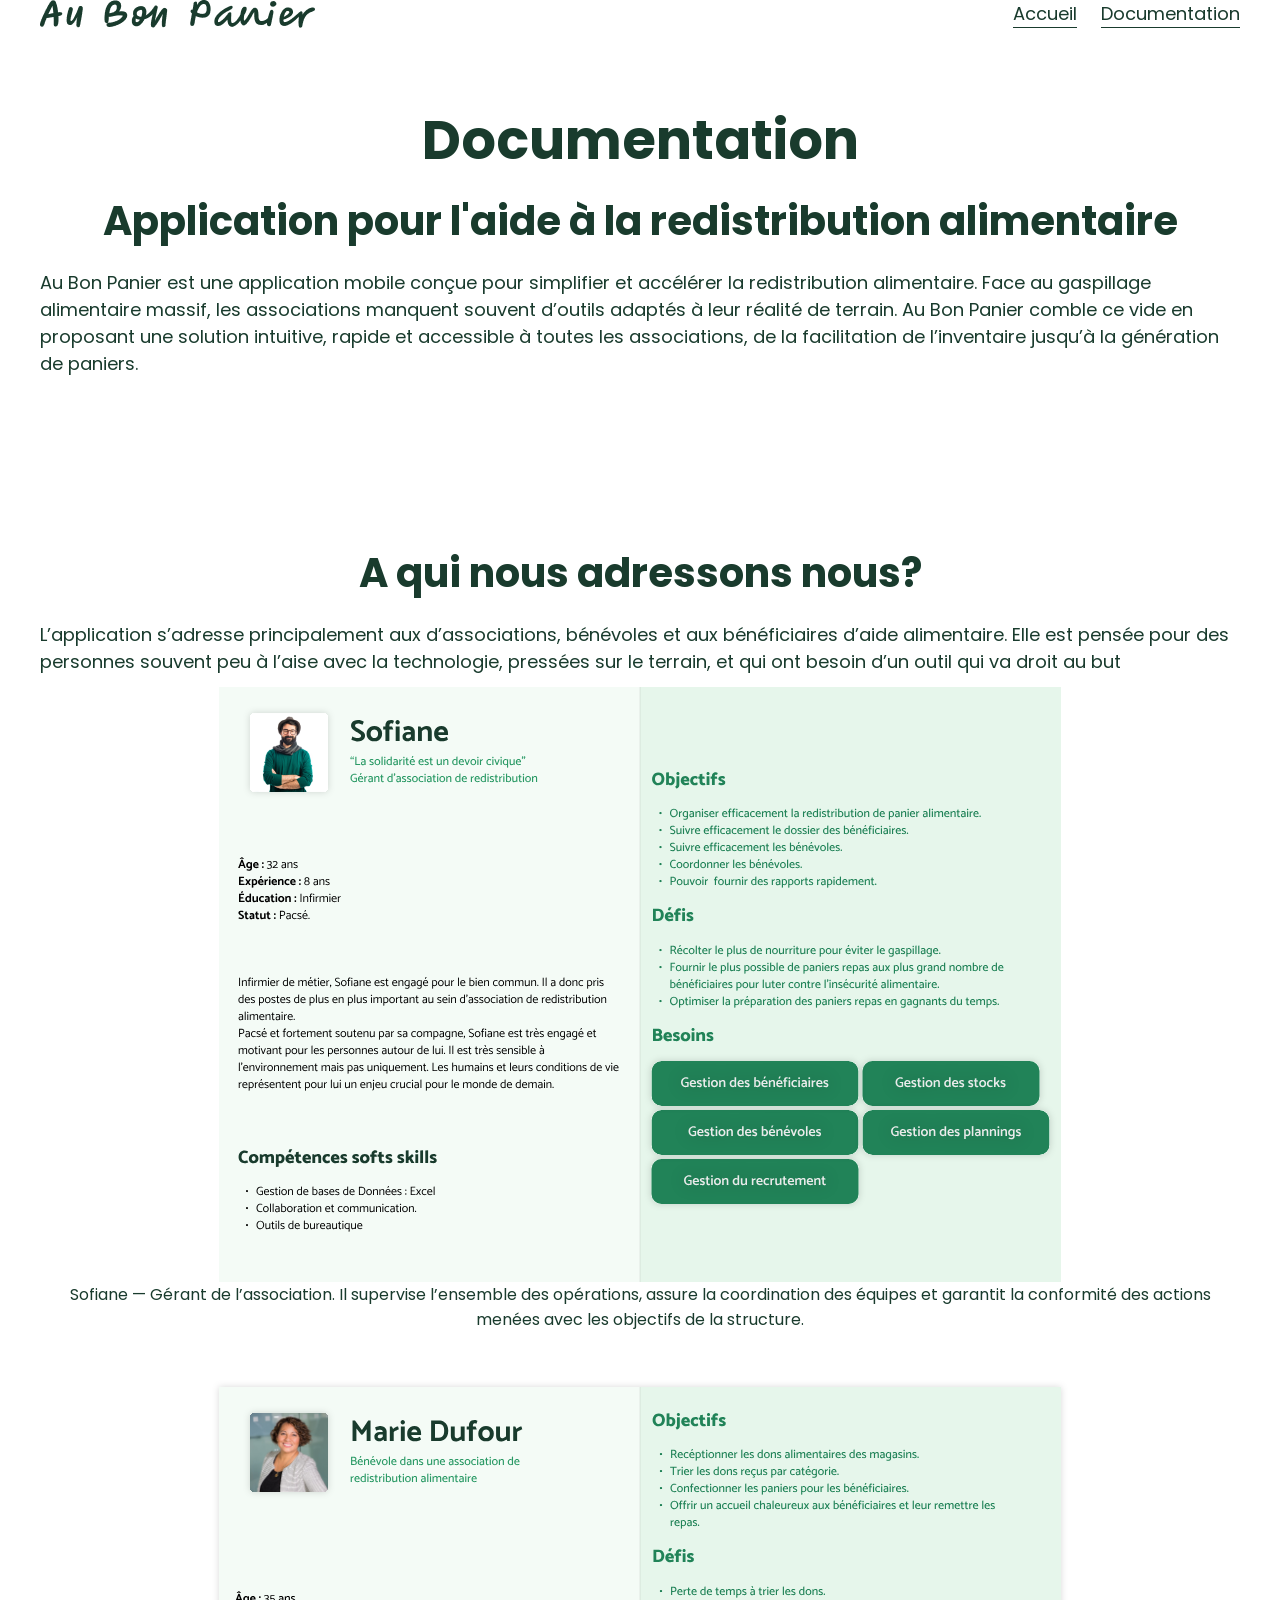
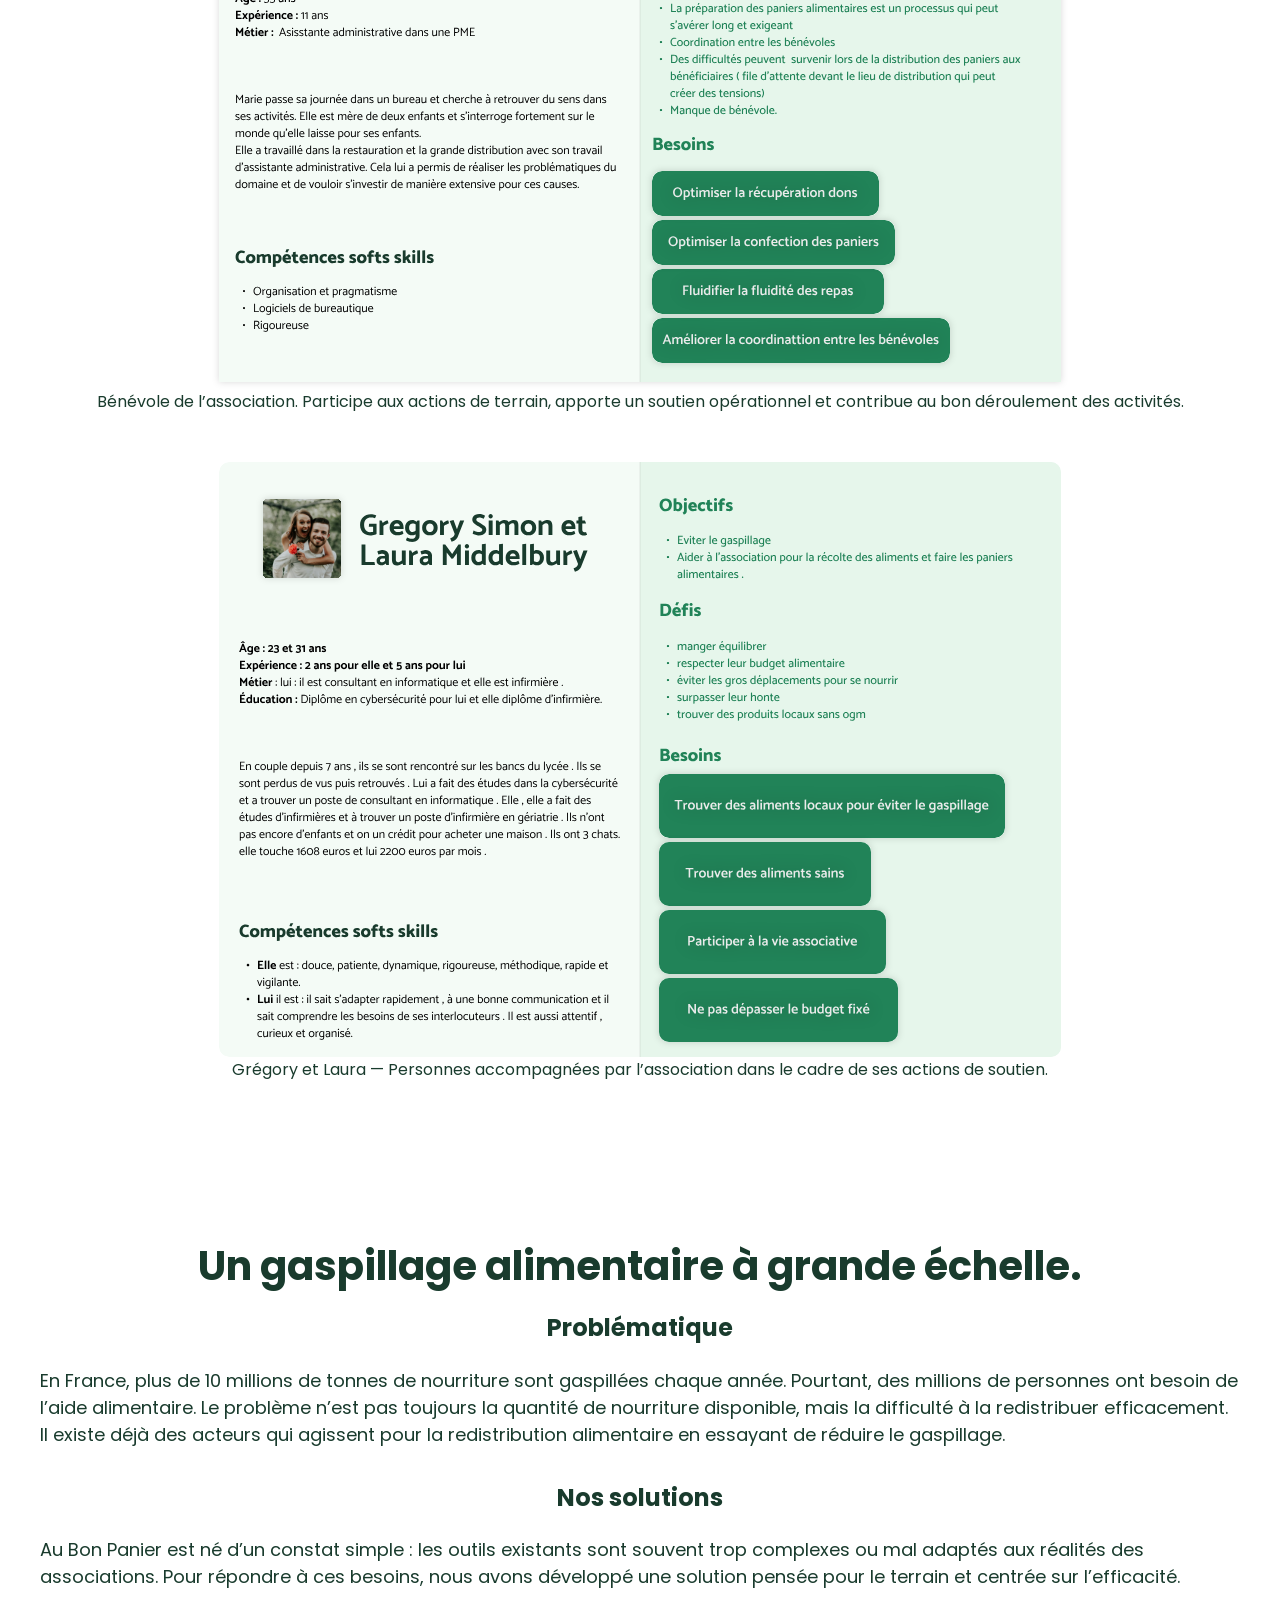
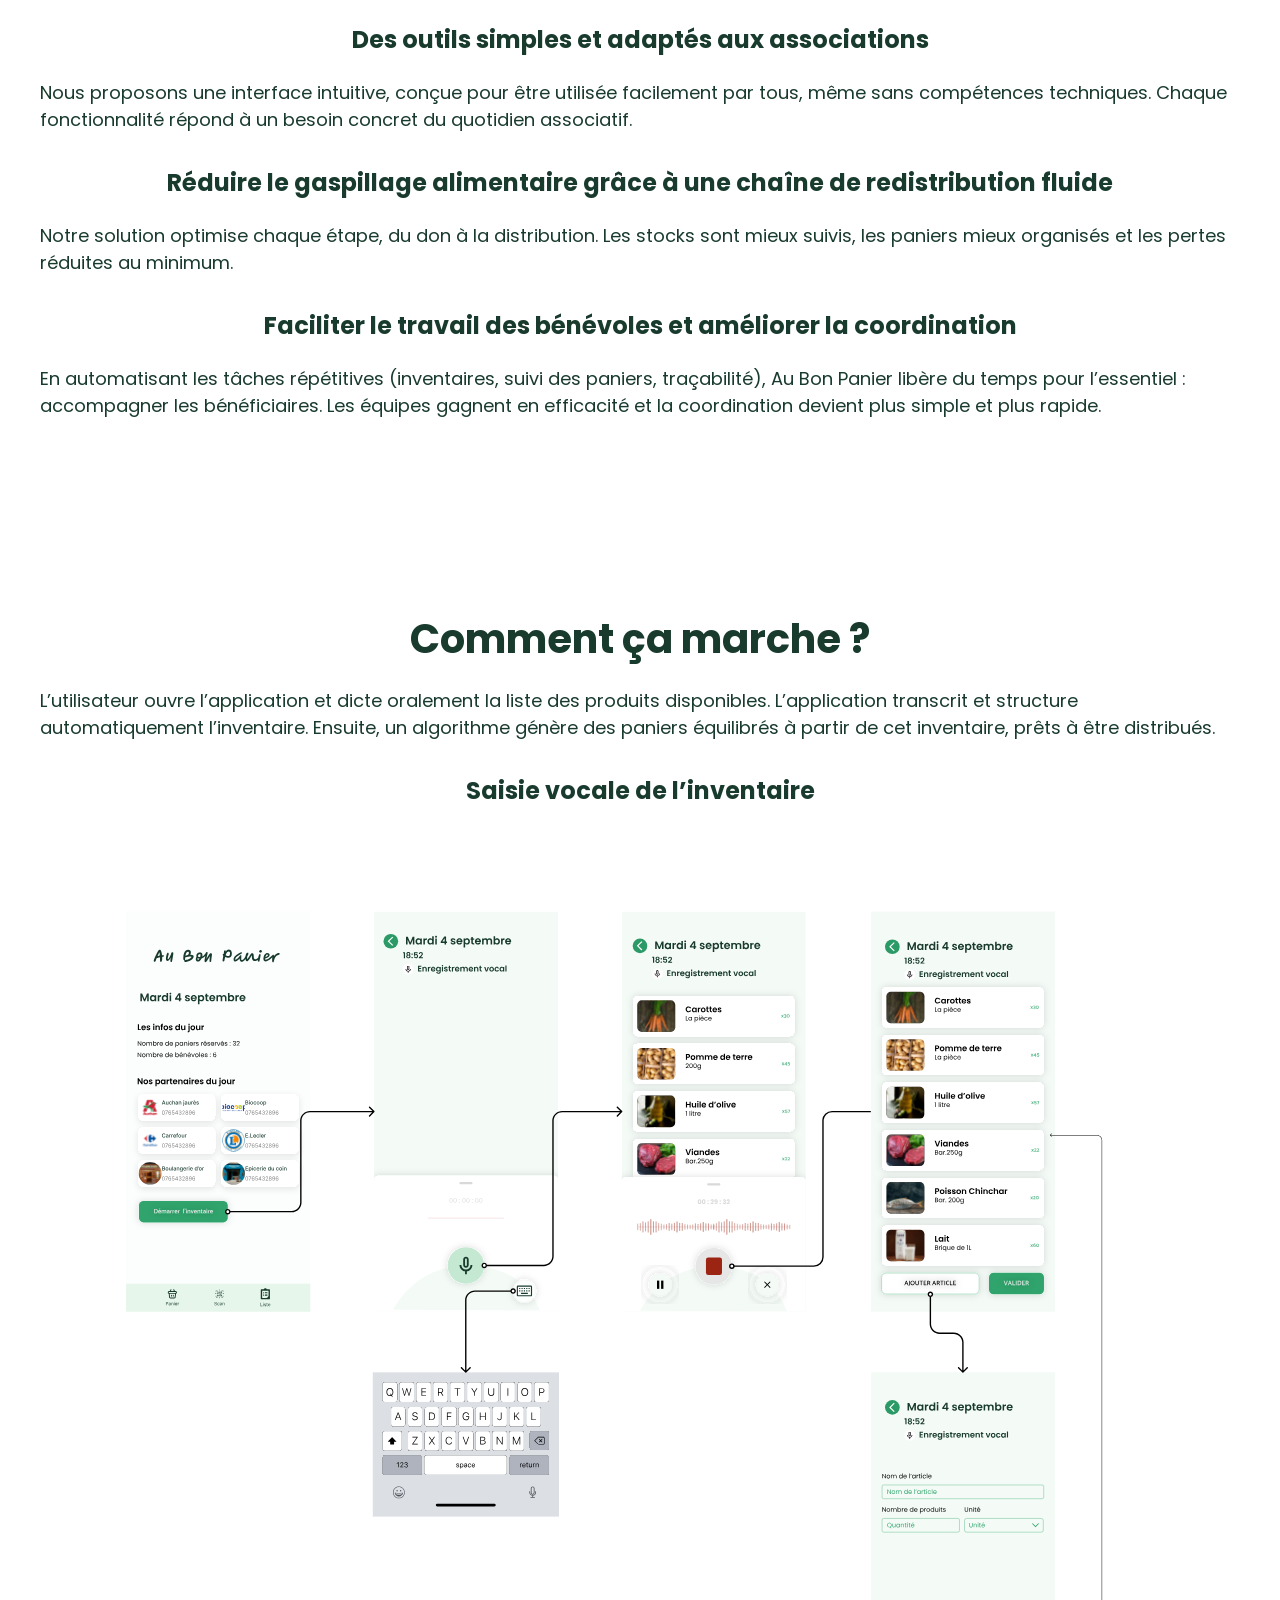
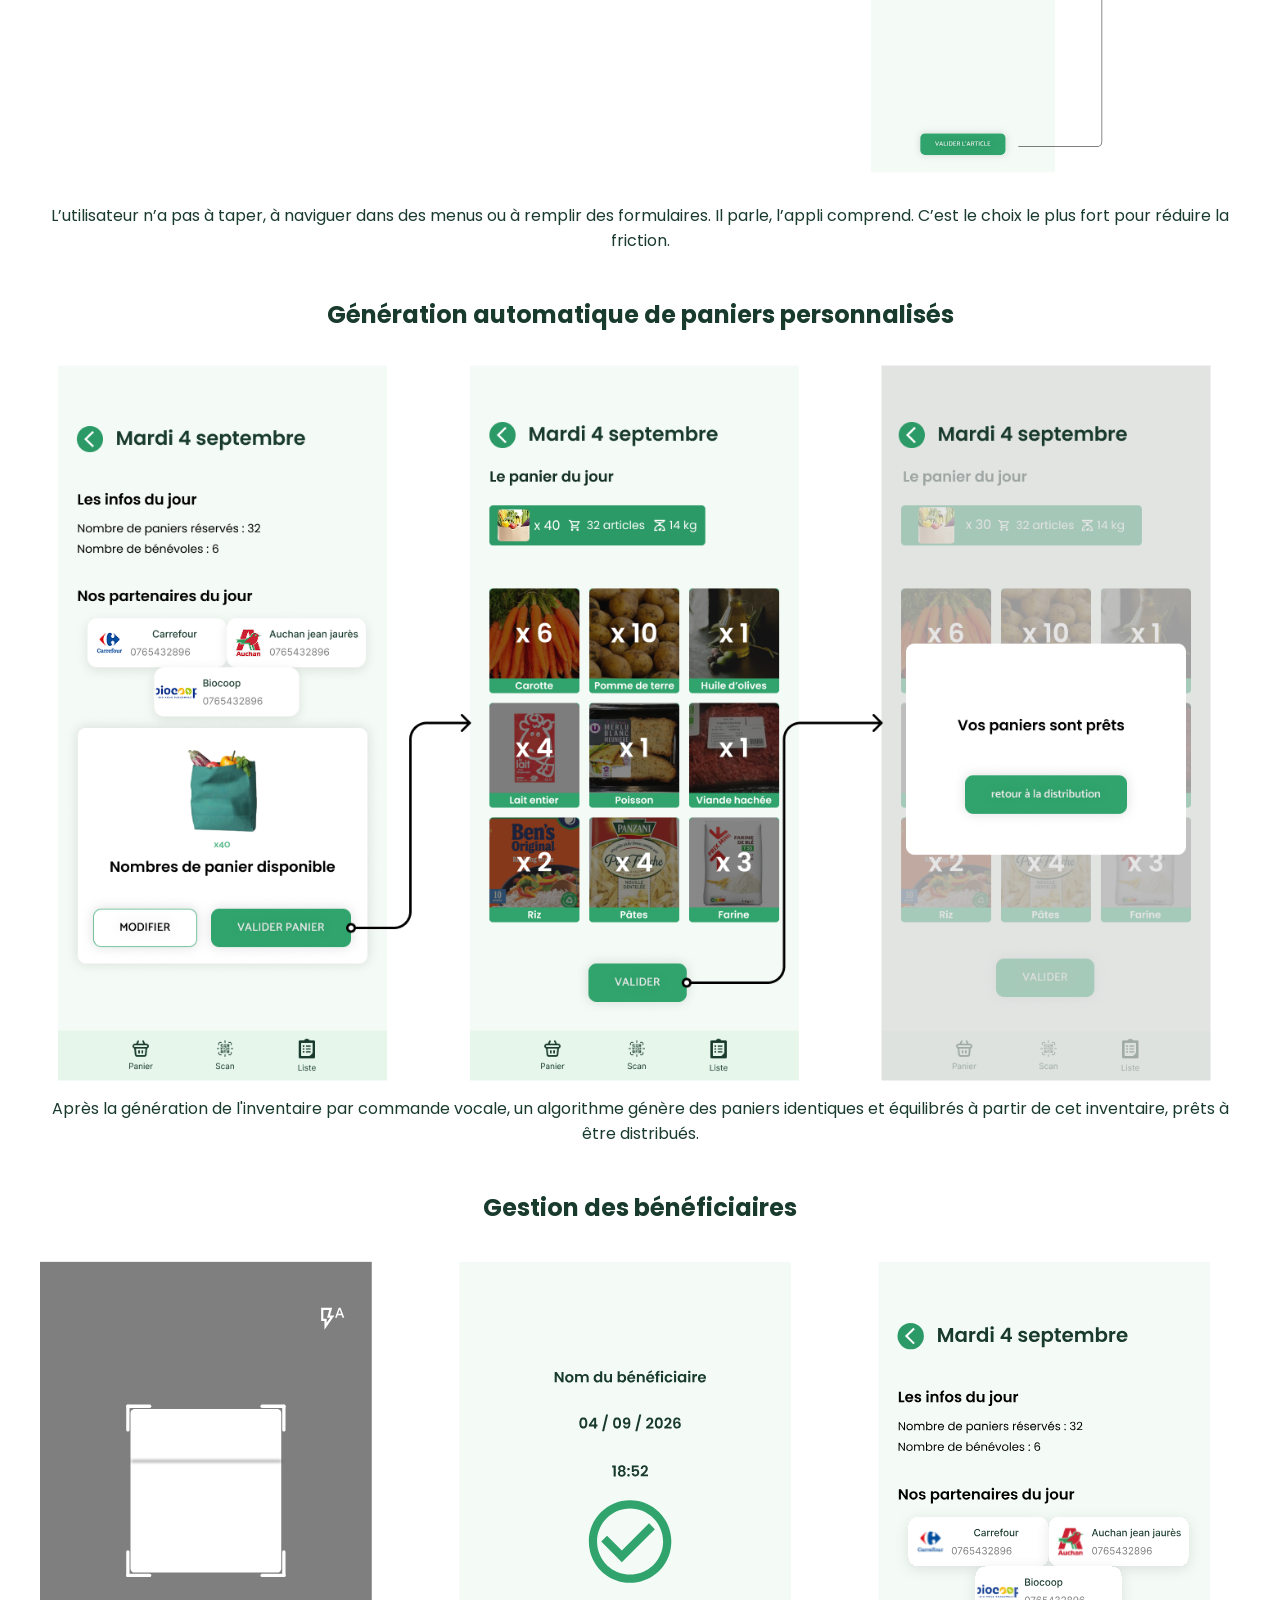
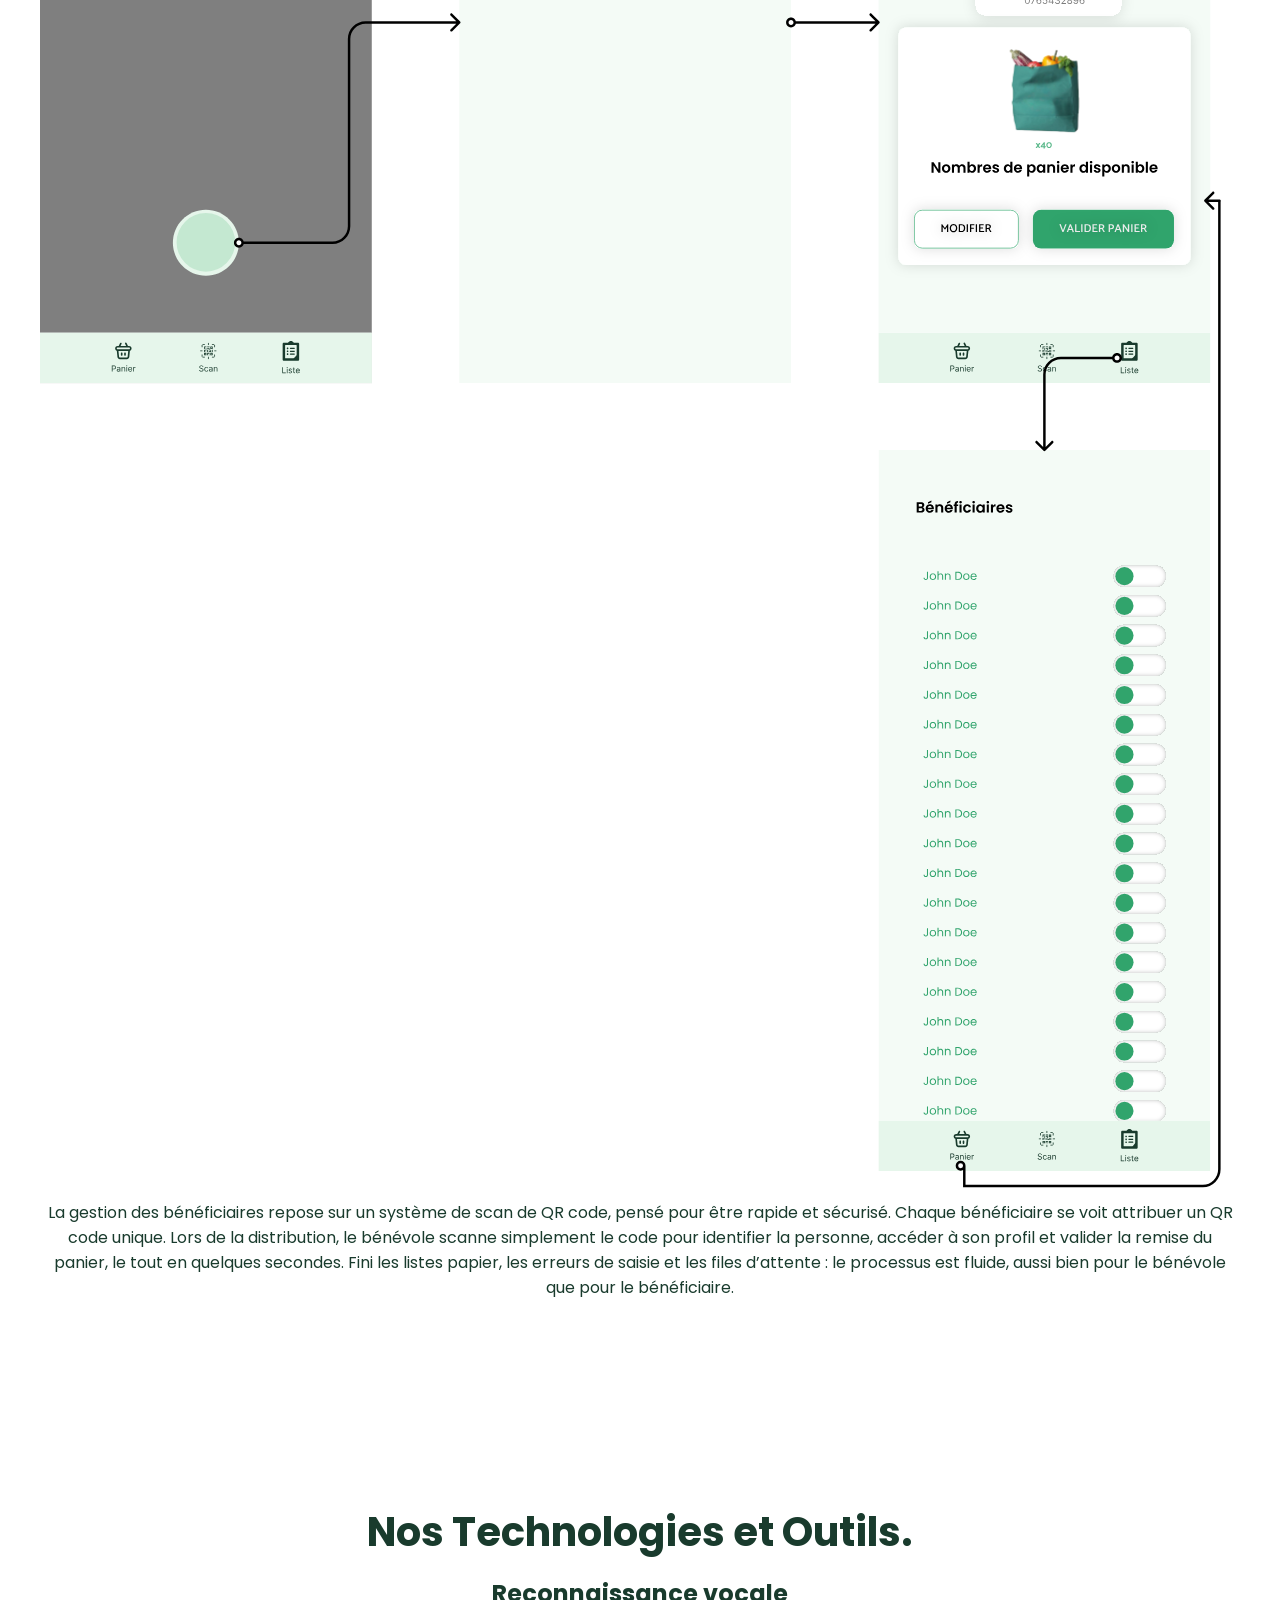
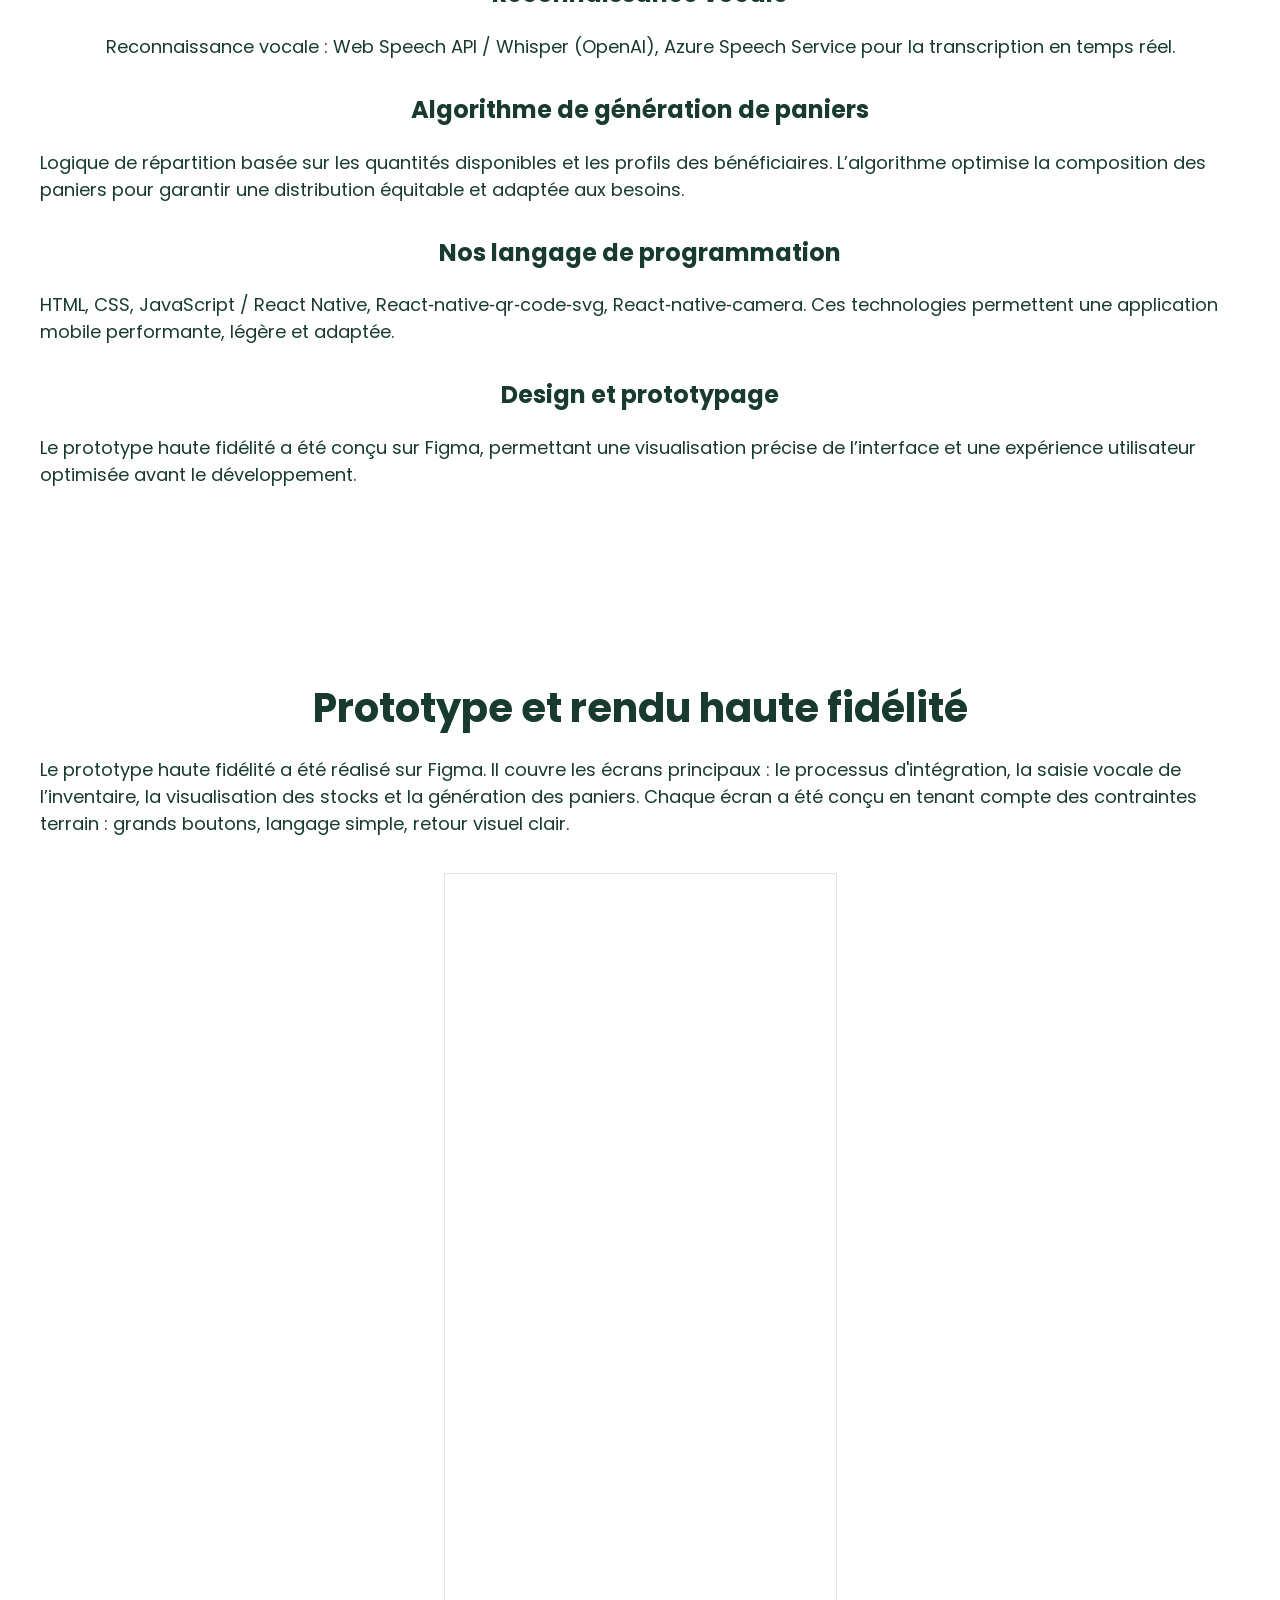
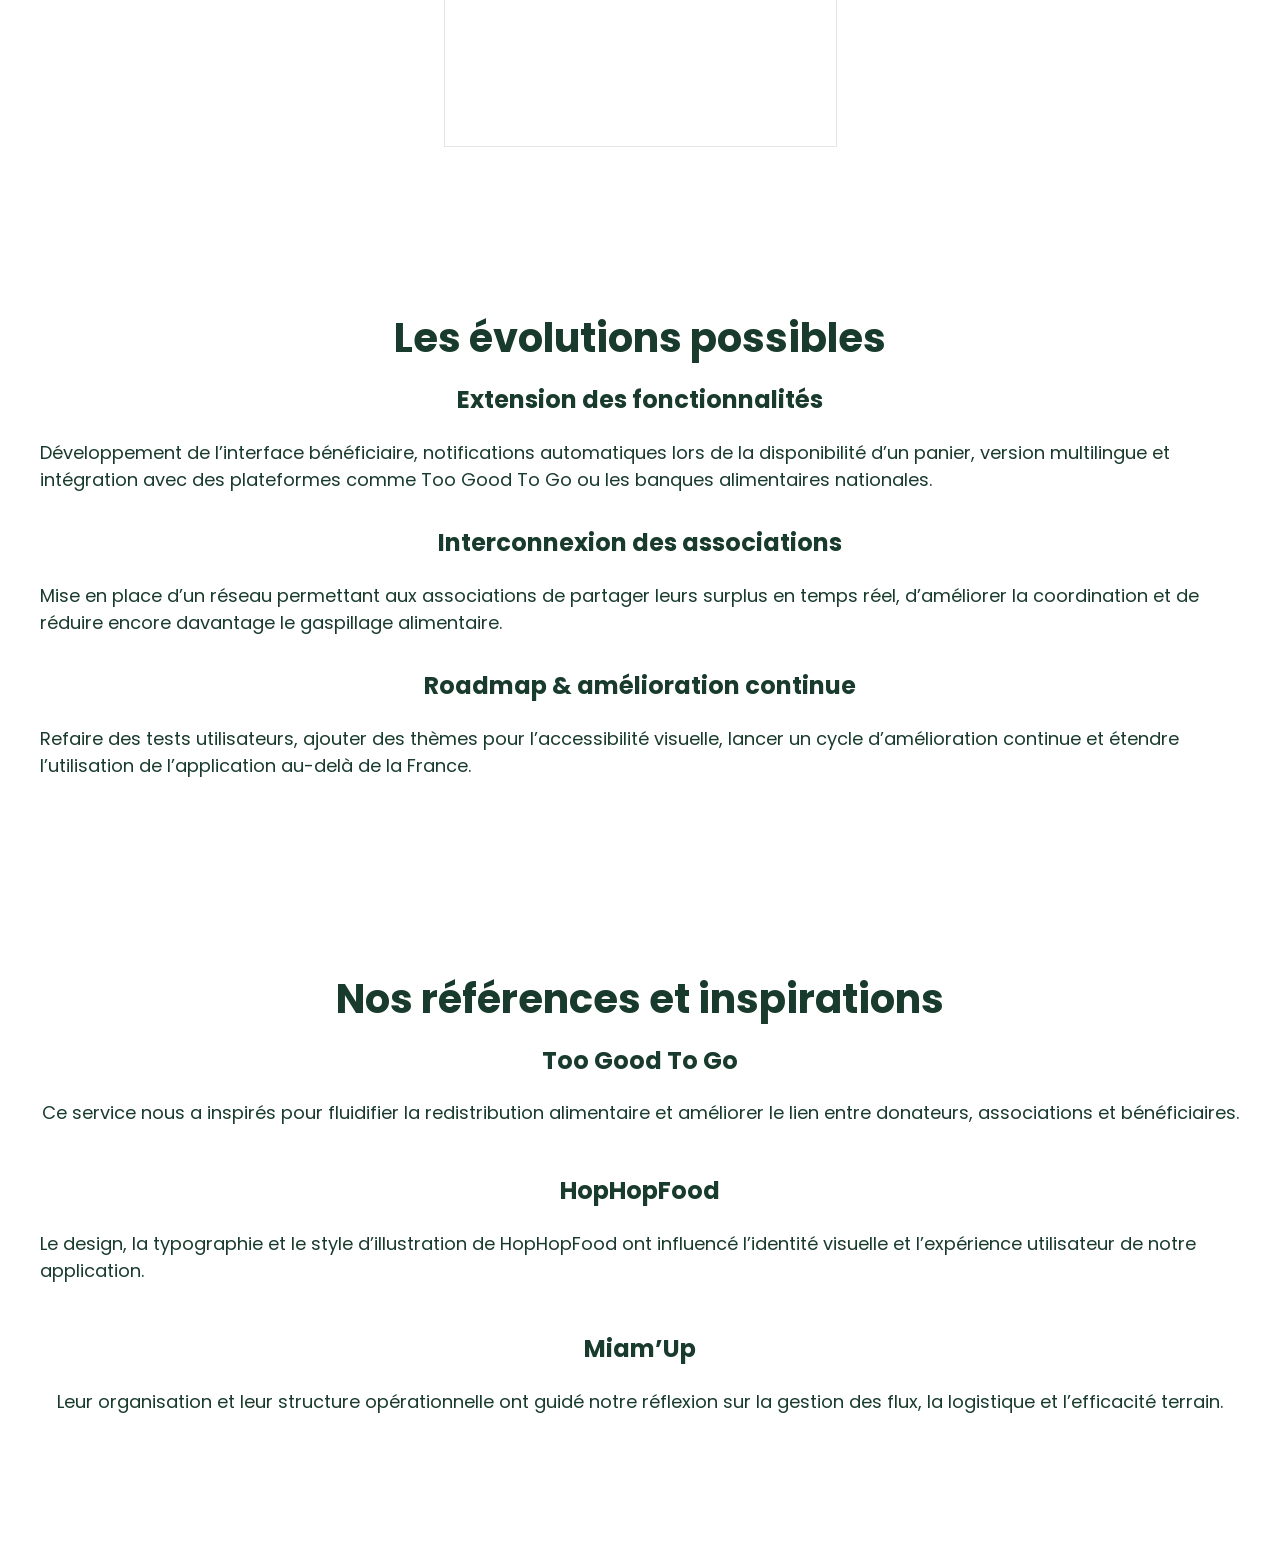
==== commit c1579eeb: "v" ====
--- a/document.html
+++ b/document.html
@@ -5,7 +5,7 @@
     <meta charset="UTF-8">
     <meta name="viewport" content="width=device-width, initial-scale=1.0">
     <title>Documentation</title>
-    <link rel="stylesheet" href="style.css">
+    <link rel="stylesheet" href="document.css">
     <link rel="preconnect" href="https://fonts.googleapis.com">
     <link rel="preconnect" href="https://fonts.gstatic.com" crossorigin>
     <link
@@ -224,14 +224,10 @@
                 </p>
             </article>
             <div class="cards-prototype">
-                <iframe
-                    style="border: 1px solid rgba(0, 0, 0, 0.1);"
-                    width="393"
-                    height="852"
-                    src="https://embed.figma.com/proto/IXh5BrYBI8C1sz7wmHHZUi/Redistribution-alimentaire--antigaspi---ins%C3%A9curit%C3%A9-alimentaire-?node-id=977-3480&p=f&scaling=min-zoom&content-scaling=fixed&page-id=227%3A795&starting-point-node-id=977%3A3480&embed-host=share"  allowfullscreen>
+                <iframe style="border: 1px solid rgba(0, 0, 0, 0.1);" width="393" height="874"
+                    src="https://embed.figma.com/proto/IXh5BrYBI8C1sz7wmHHZUi/Redistribution-alimentaire--antigaspi---ins%C3%A9curit%C3%A9-alimentaire-?node-id=977-3480&p=f&viewport=-50%2C25%2C0.06&scaling=min-zoom&content-scaling=fixed&starting-point-node-id=977%3A3480&page-id=227%3A795&embed-host=share&hide-ui=1"
+                    allowfullscreen>
                 </iframe>
-
-
             </div>
         </div>
     </section>
--- a/document.css
+++ b/document.css
@@ -0,0 +1,128 @@
+/* TO DO : mettre les variables dans le root (couleurs, polices, tailles textes) */
+/* Reset */
+* {
+    /* border: 1px solid red; */
+    margin: 0;
+    padding: 0;
+    box-sizing: border-box;
+}
+
+:root {
+    --font-family: 'Poppins', sans-serif;
+    --font-size: 18px;
+    --color-1: #FBFEFC;
+    --color-2: #F4FBF6;
+    --color-3: #E6F6EB;
+    --color-4: #D6F1DF;
+    --color-5: #C4E8D1;
+    --color-6: #ADDDC0;
+    --color-7: #8ECEAA;
+    --color-8: #5BB98B;
+    --color-9: #30A46C;
+    --color-10: #2B9A66;
+    --color-11: #218358;
+    --color-12: #193B2D;
+}
+
+/* Style Global */
+body {
+    font-family: var(--font-family);
+    font-size: var(--font-size);
+    color: var(--color-12);
+}
+
+h1,
+h2,
+h3,
+h4,
+h5,
+h6 {
+    font-family: var(--font-family);
+    line-height: 1.2;
+    text-align: center;
+}
+
+h1 {
+    font-size: 54px;
+    margin-bottom: 24px;
+}
+
+h2 {
+    font-size: 40px;
+    margin-bottom: 24px;
+}
+
+h3 {
+    font-size: 24px;
+    margin-bottom: 24px;
+}
+
+p {
+    font-size: 18px;
+    margin-bottom: 12px;
+}
+
+img {
+    max-width: 100%;
+    height: auto;
+
+}
+
+/* Boites */
+section {
+    padding: 80px 24px;
+}
+
+.container {
+    width: 100%;
+    max-width: 1200px;
+    margin: 0 auto;
+    display: flex;
+    flex-direction: column;
+    justify-content: center;
+    align-items: center;
+}
+
+.flexheader {
+    display: flex;
+    flex-direction: row;
+    justify-content: space-between;
+    align-items: center;
+}
+
+nav {
+    display: flex;
+    flex-direction: row;
+    gap: 24px;
+}
+
+nav a {
+    text-decoration: none;
+    color: var(--color-12);
+    border-bottom: 1px solid var(--color-12);
+}
+
+.cible-container {
+    display: flex;
+    flex-direction: column;
+    gap: 48px;
+}
+
+figure {
+    display: flex;
+    flex-direction: column;
+    align-items: center;
+    text-align: center;
+}
+
+figcaption {
+    font-size: 16px;
+}
+
+.autoflow {
+    margin-bottom: 48px;
+}
+
+.card {
+    margin-bottom: 24px;
+}
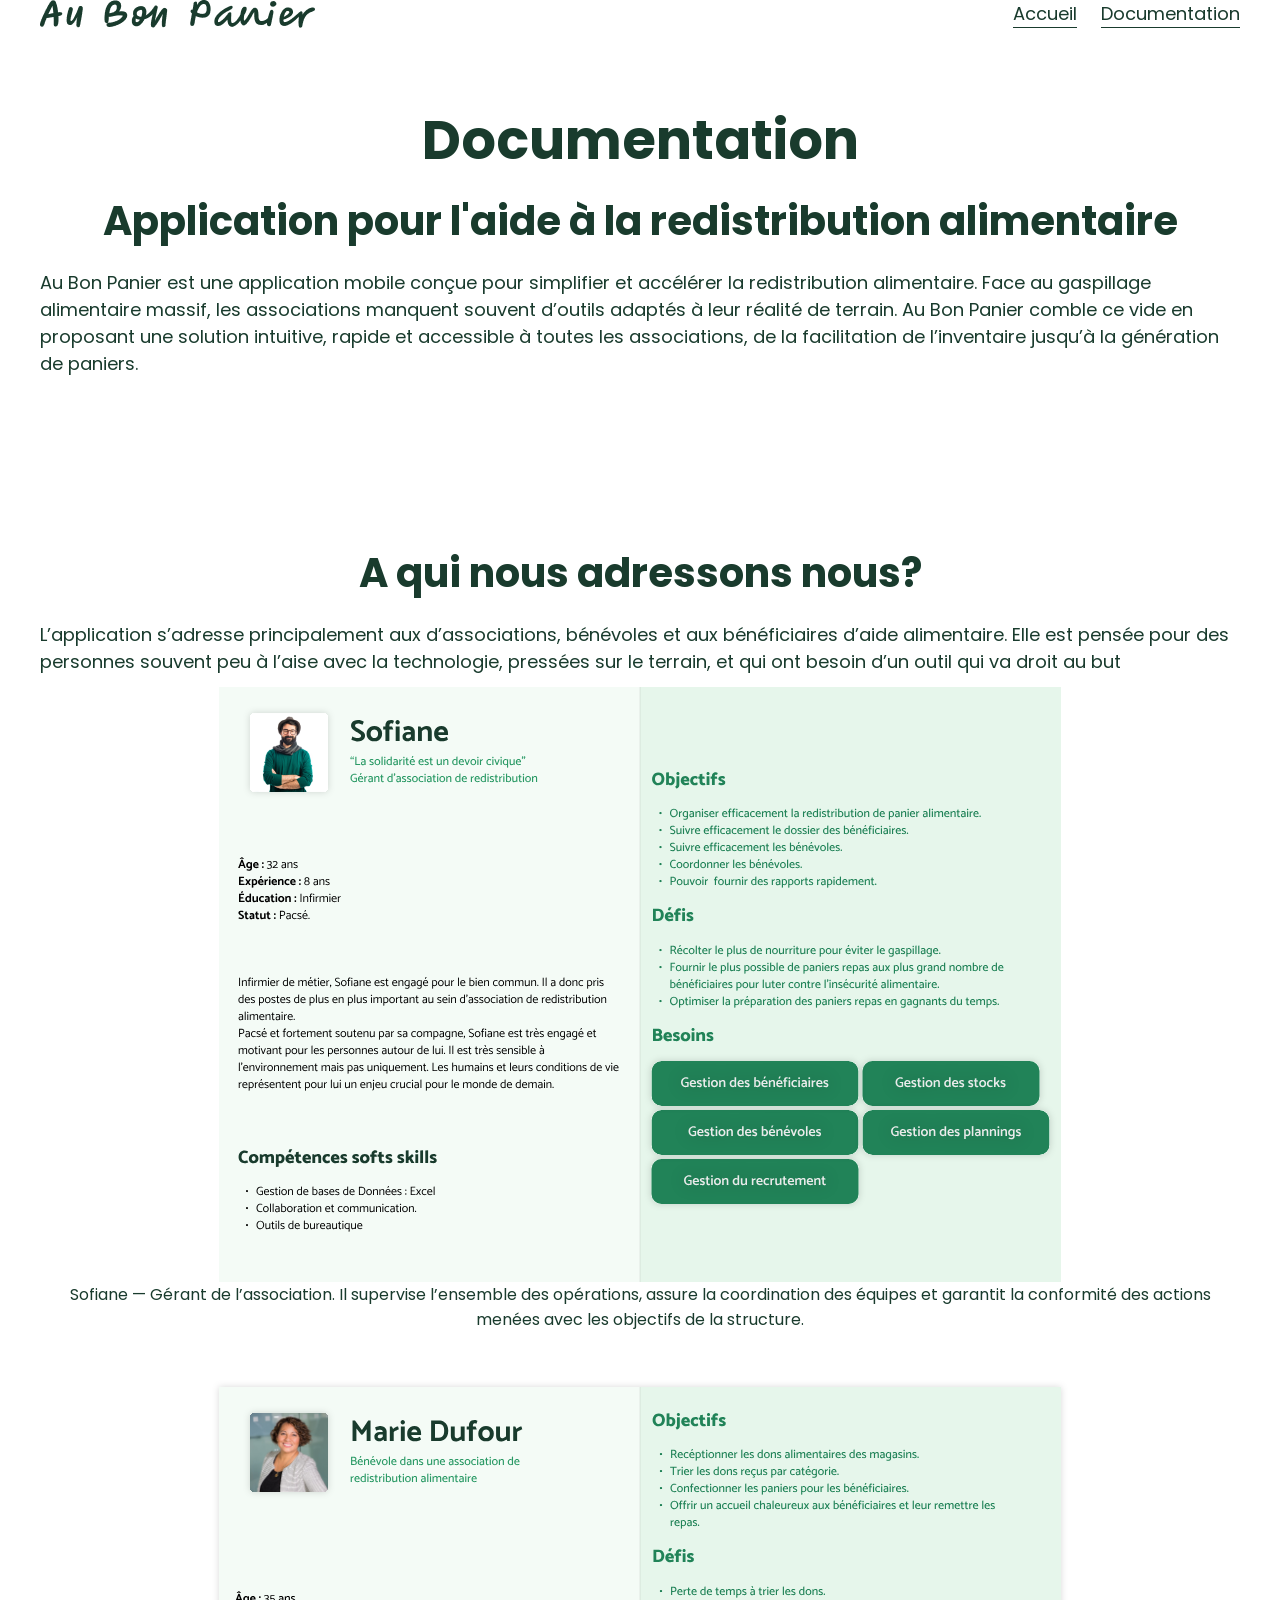
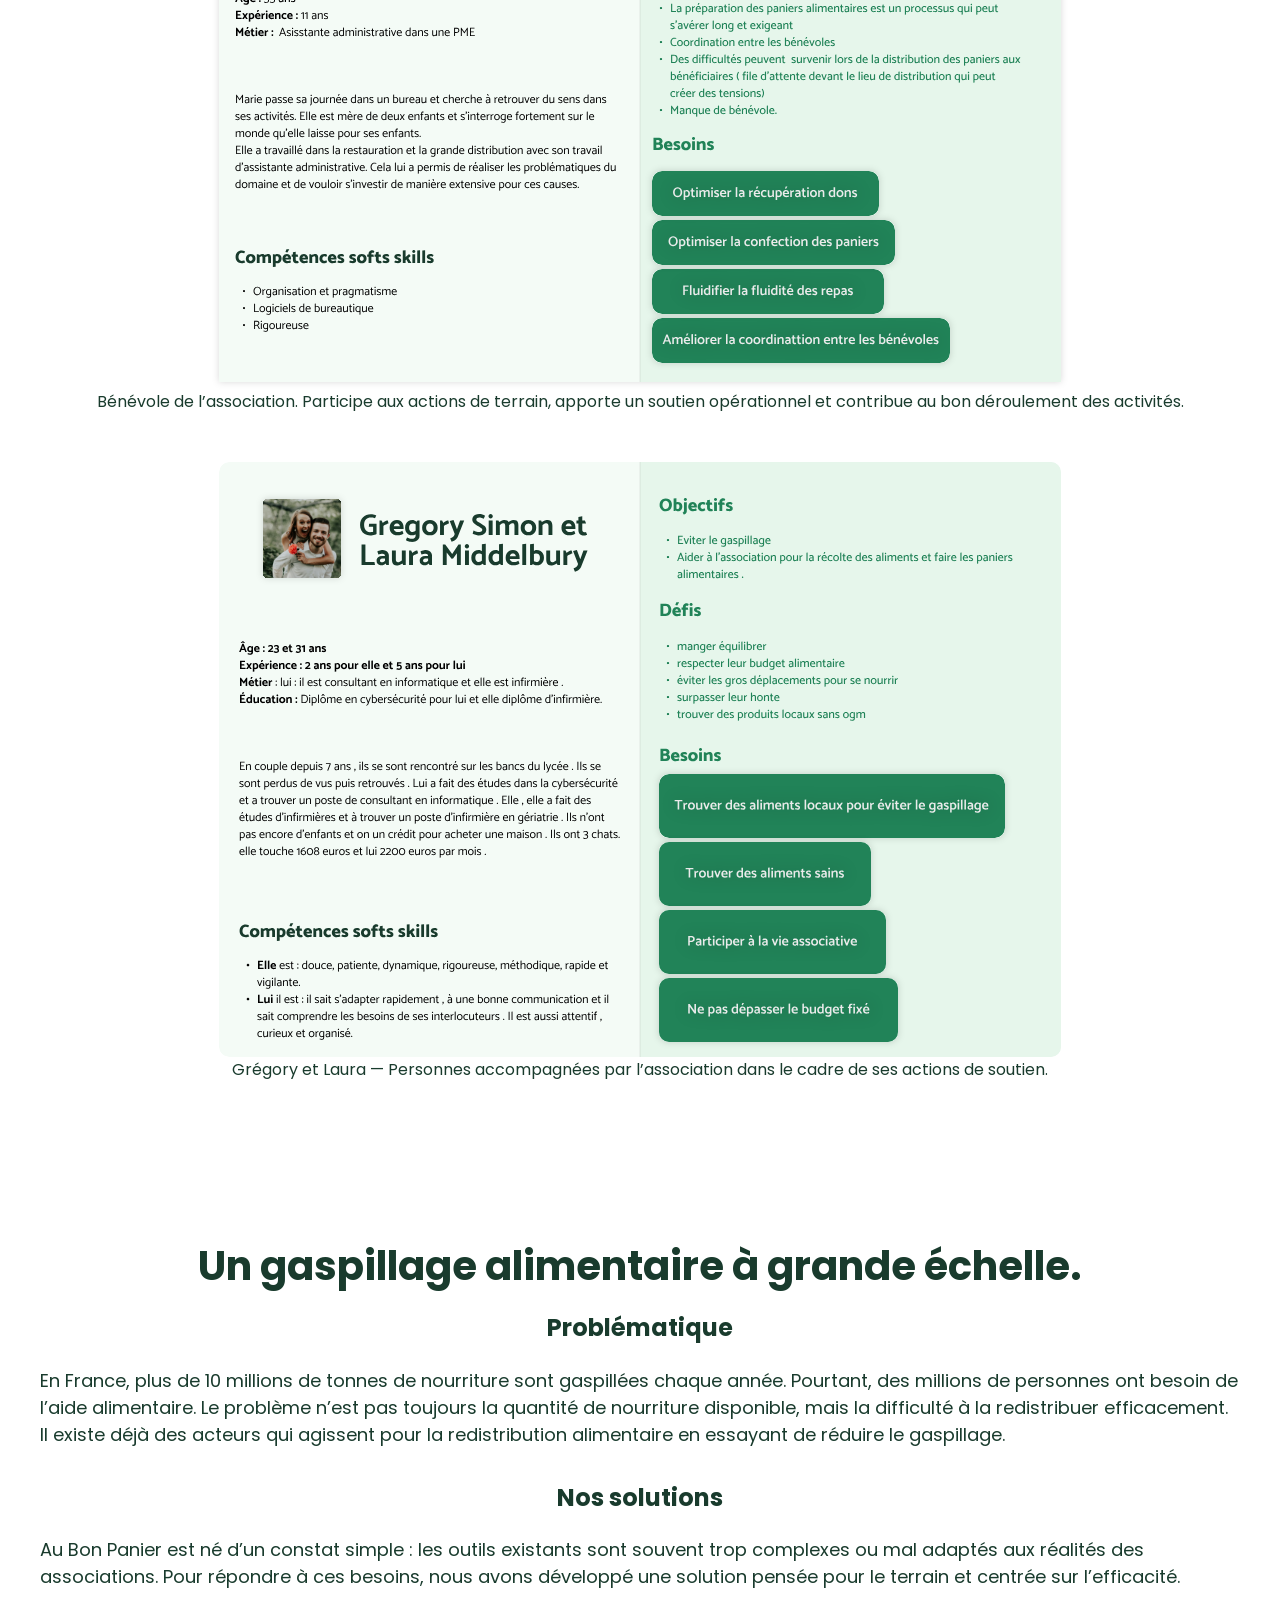
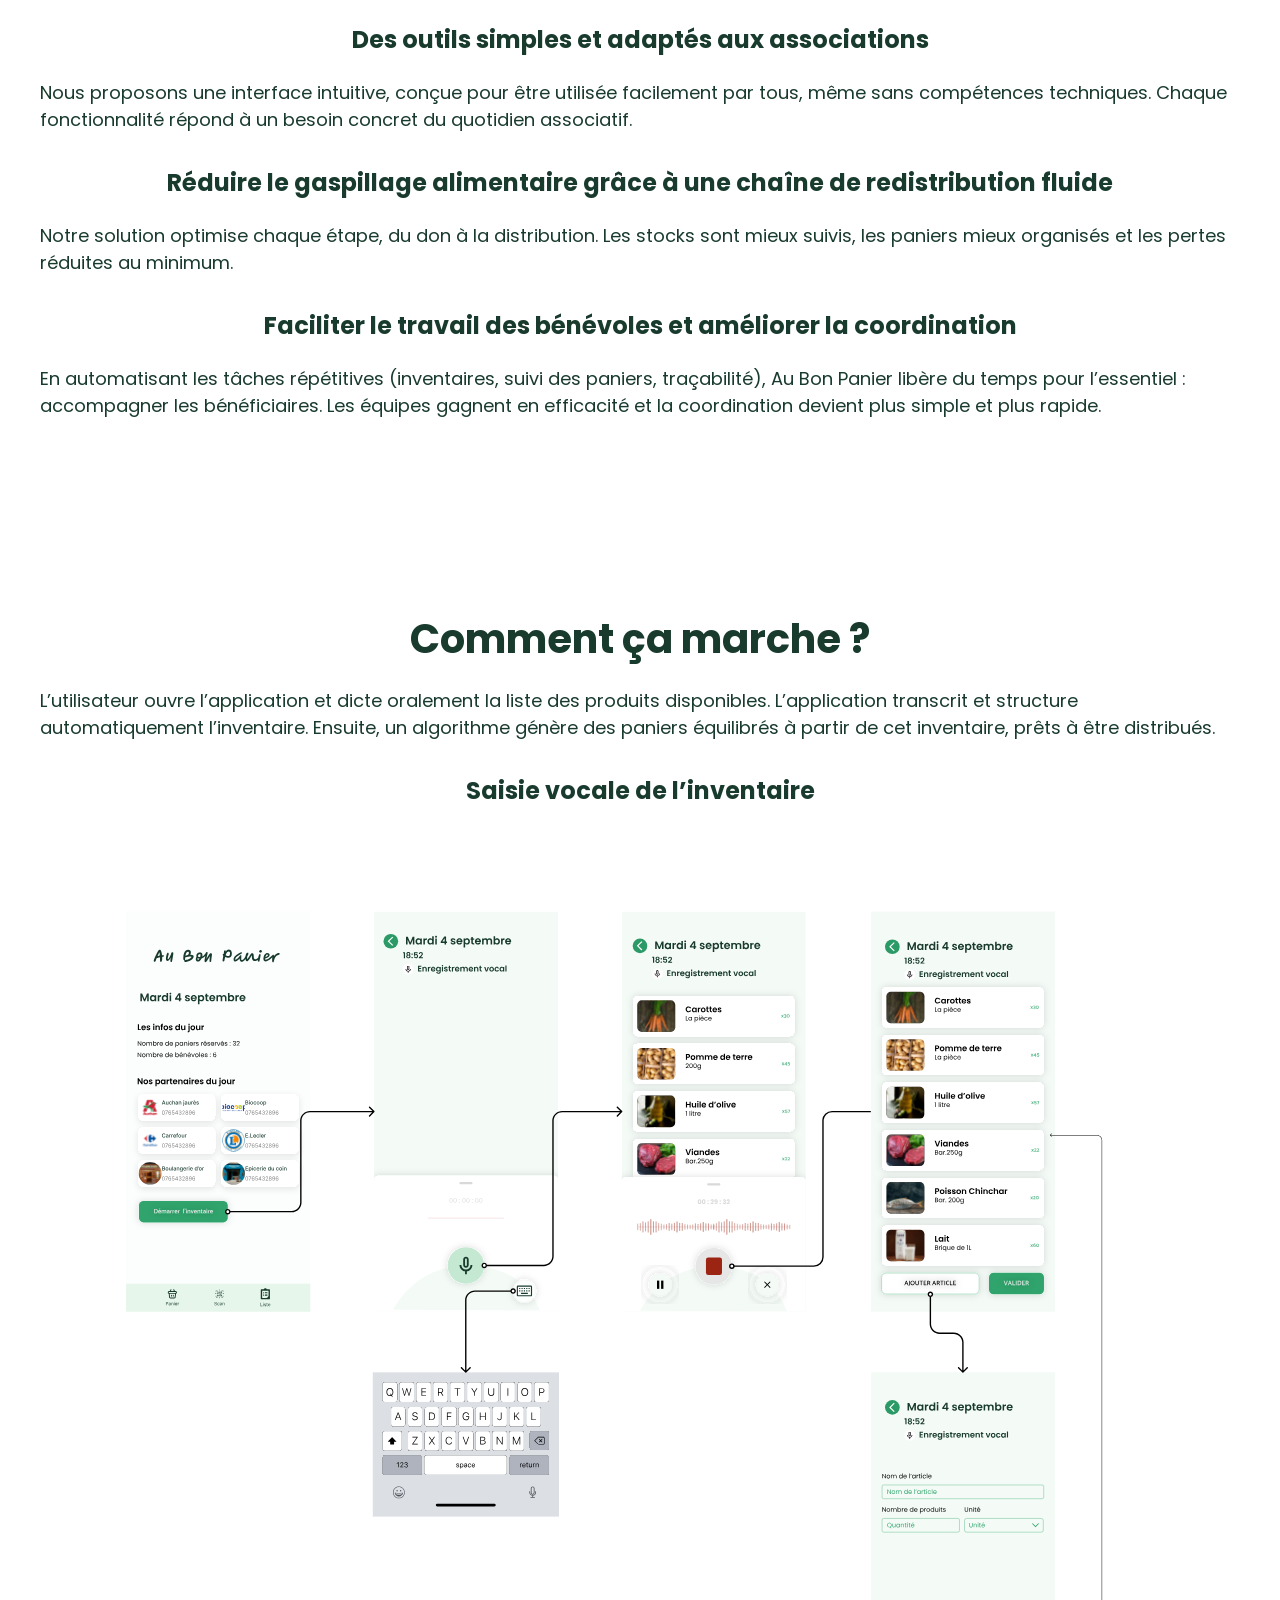
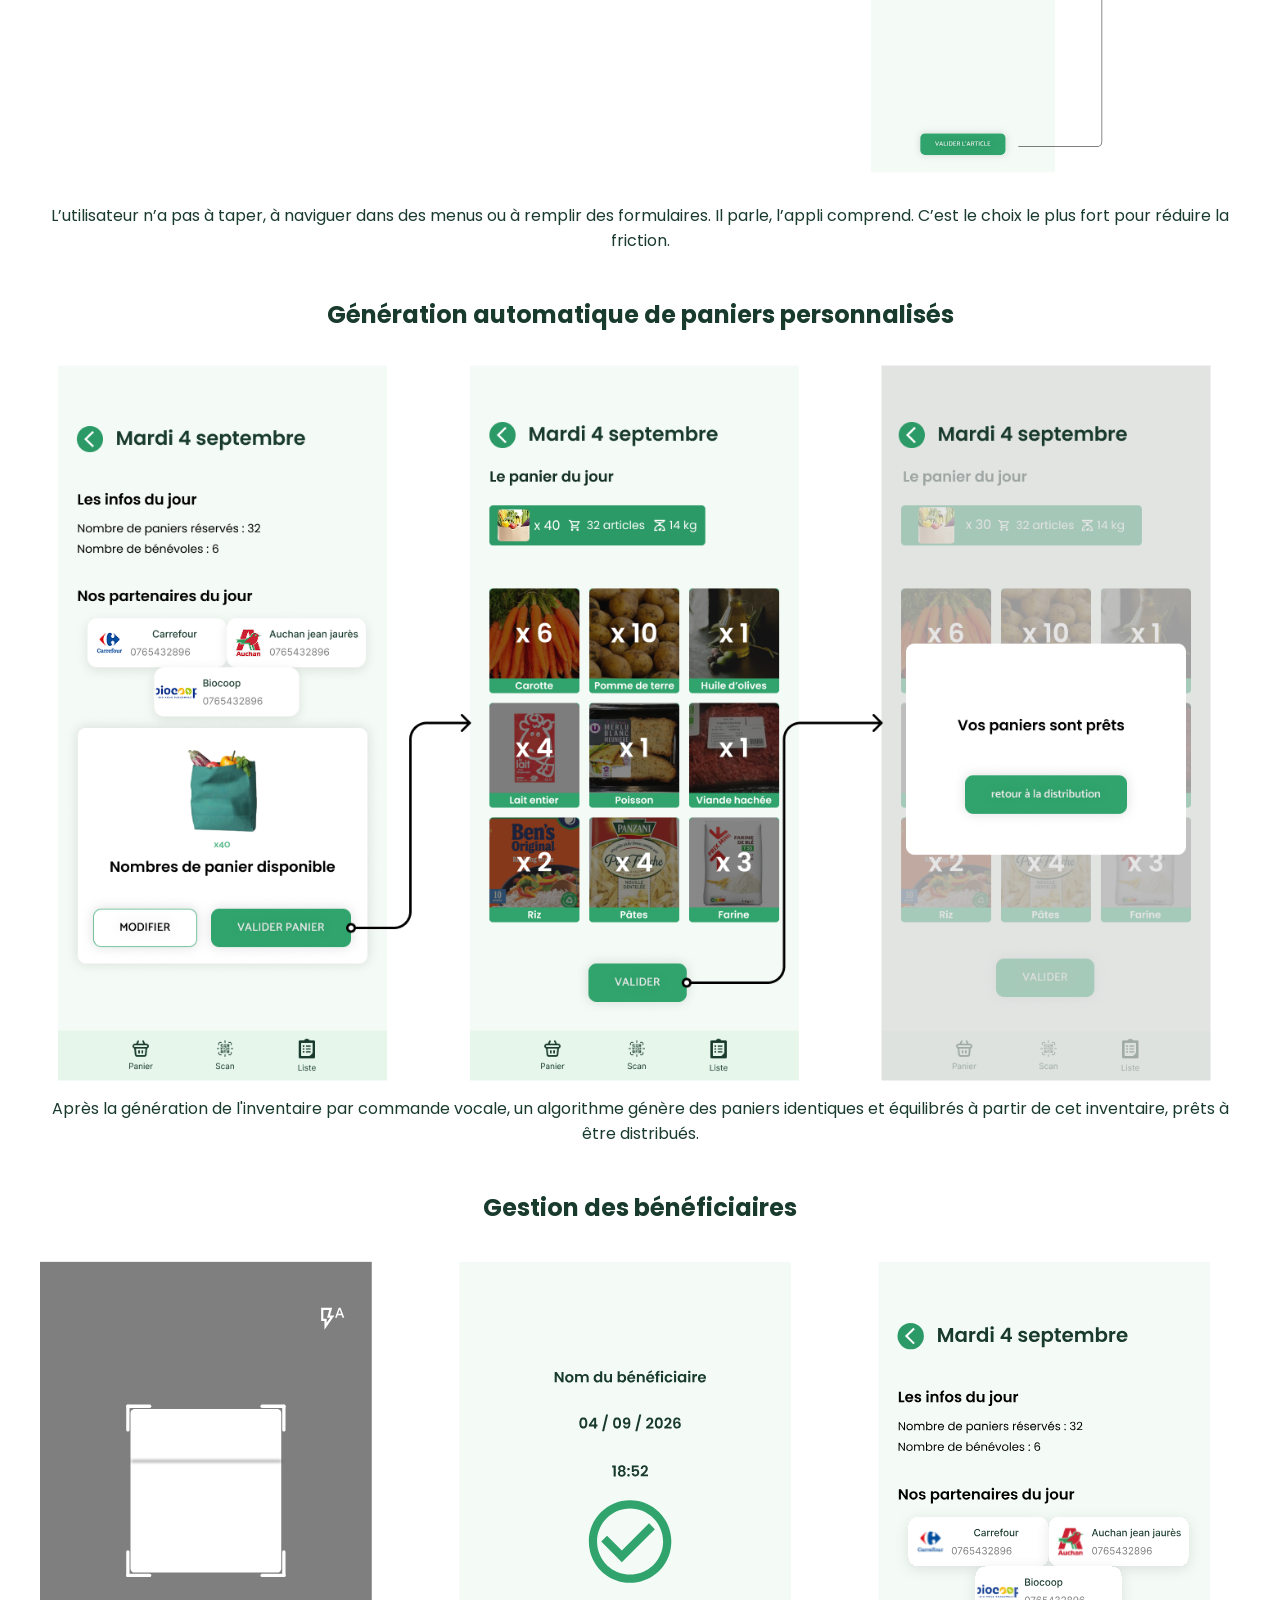
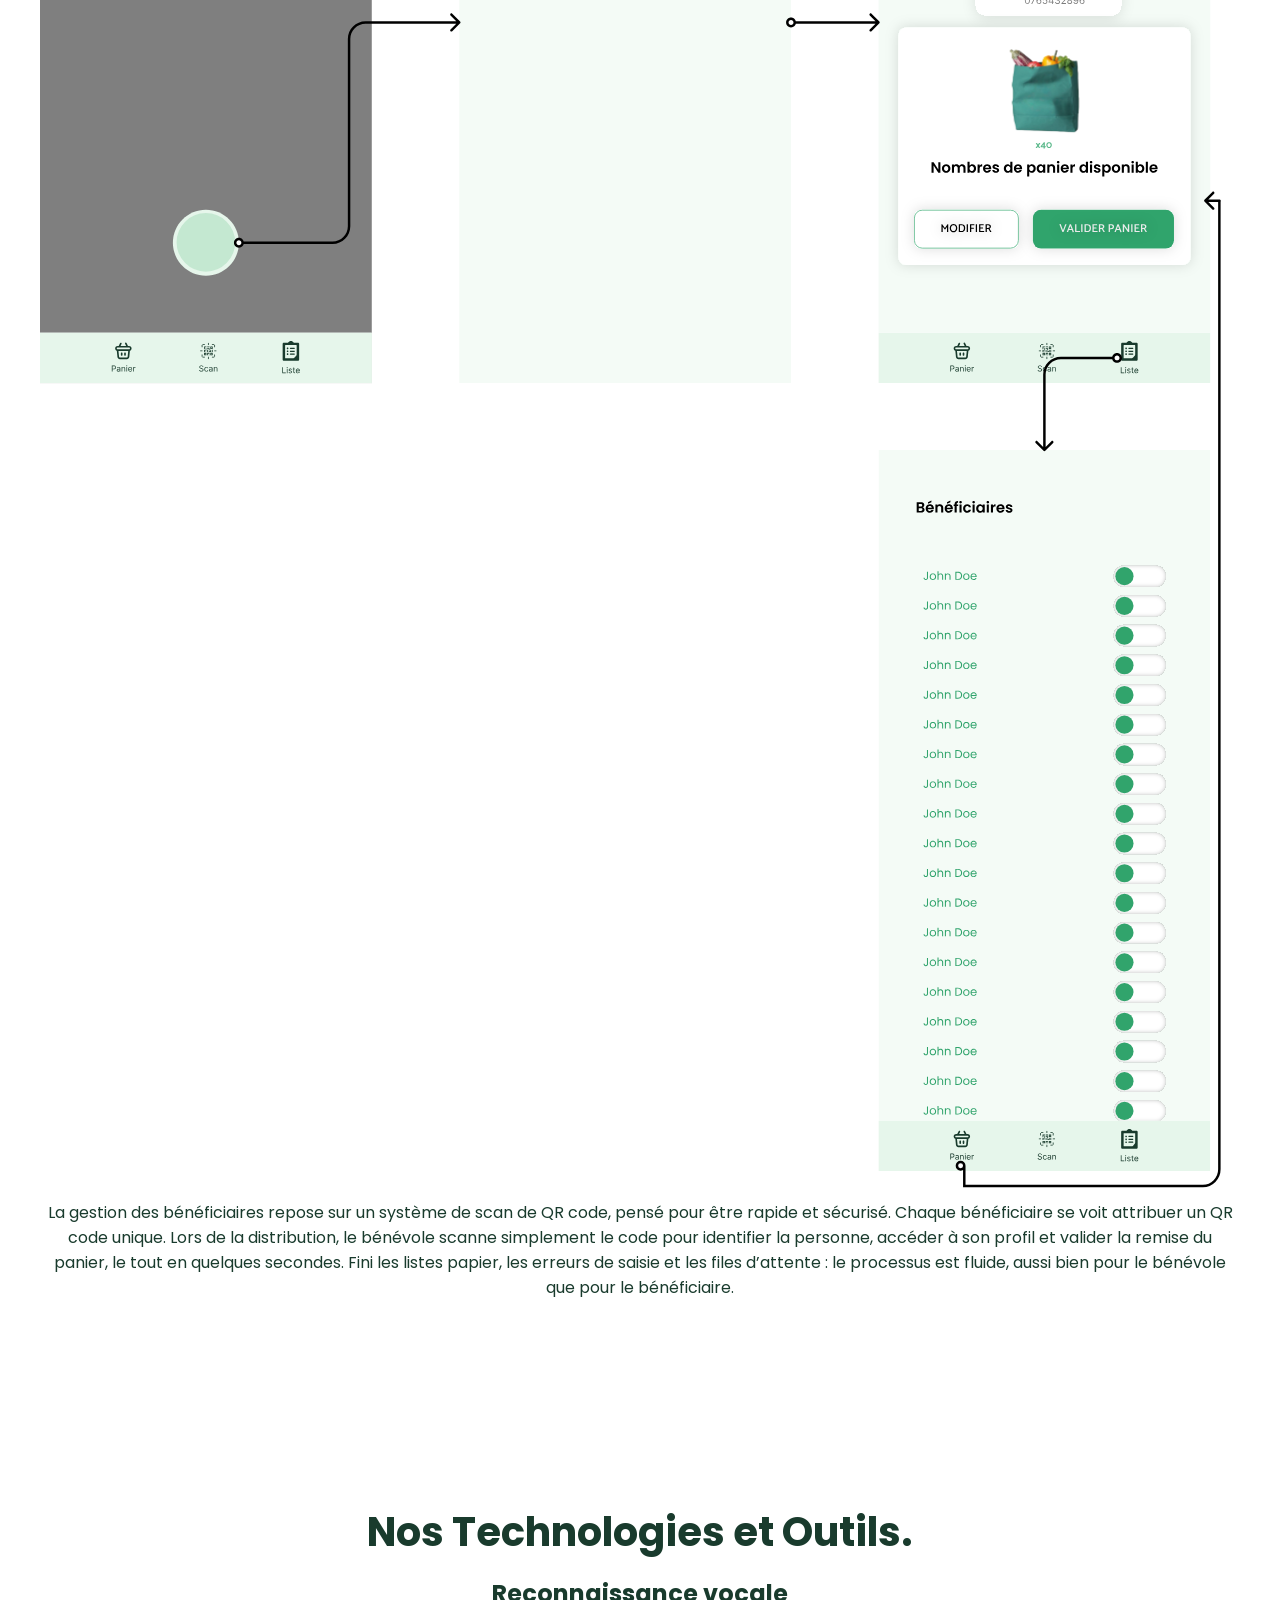
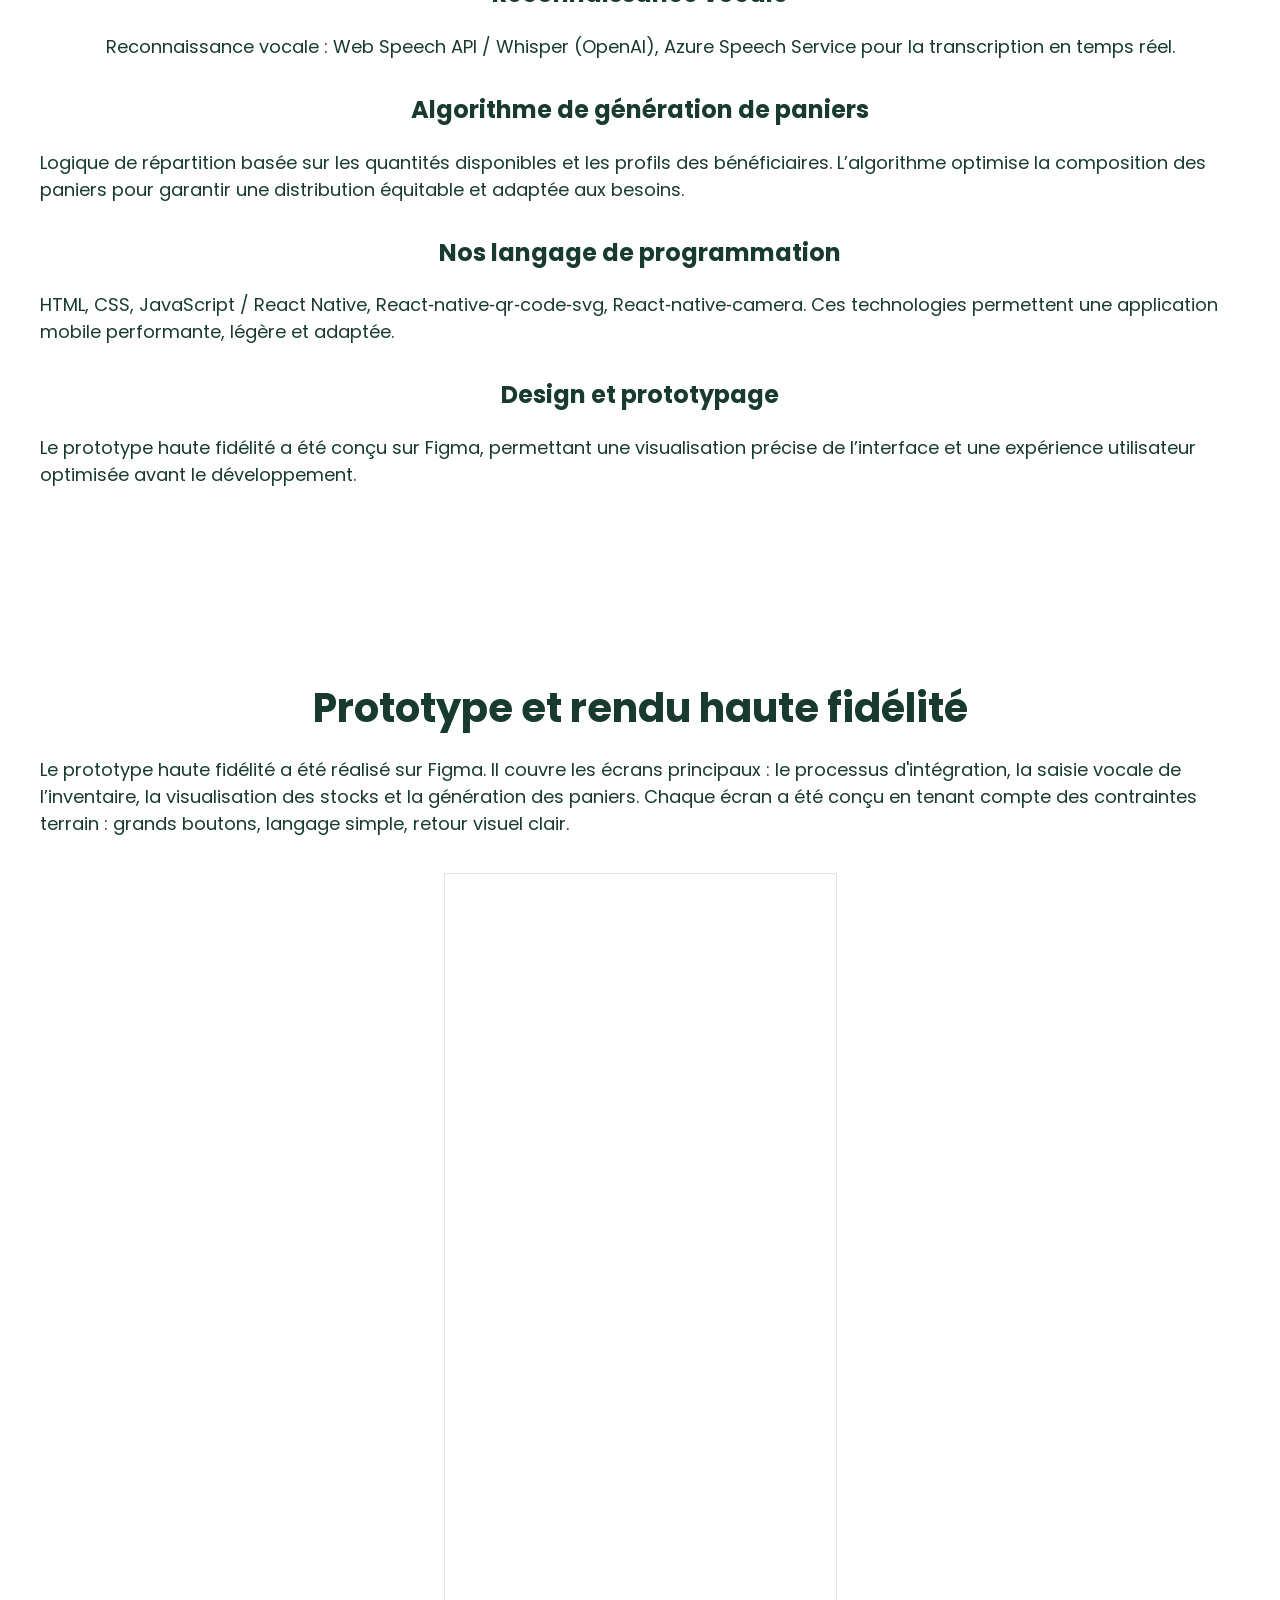
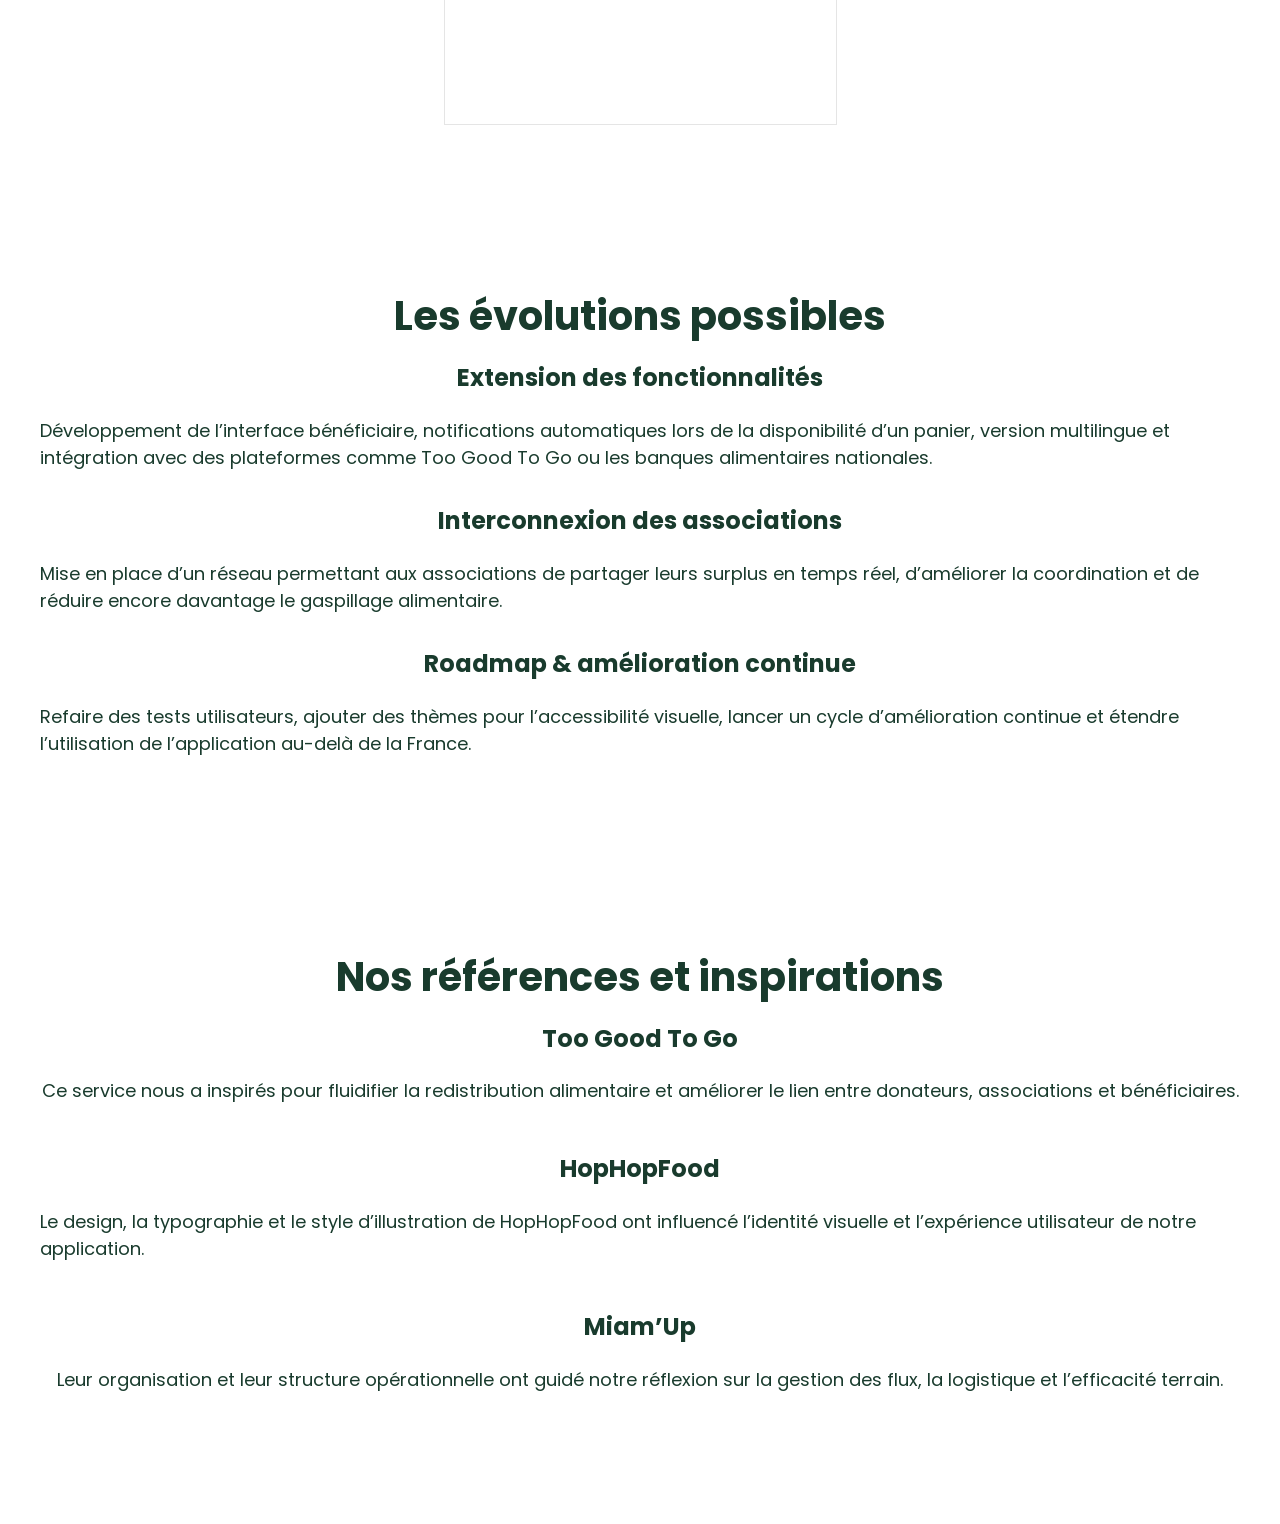
==== commit 02a164b7: "Merge branch 'main' of https://github.com/Nour-Ed-Dine/landing-page-projet" ====
--- a/document.html
+++ b/document.html
@@ -6,6 +6,7 @@
     <meta name="viewport" content="width=device-width, initial-scale=1.0">
     <title>Documentation</title>
     <link rel="stylesheet" href="document.css">
+    <!-- <link rel="stylesheet" href="style.css"> -->
     <link rel="preconnect" href="https://fonts.googleapis.com">
     <link rel="preconnect" href="https://fonts.gstatic.com" crossorigin>
     <link
@@ -224,10 +225,14 @@
                 </p>
             </article>
             <div class="cards-prototype">
-                <iframe style="border: 1px solid rgba(0, 0, 0, 0.1);" width="393" height="874"
-                    src="https://embed.figma.com/proto/IXh5BrYBI8C1sz7wmHHZUi/Redistribution-alimentaire--antigaspi---ins%C3%A9curit%C3%A9-alimentaire-?node-id=977-3480&p=f&viewport=-50%2C25%2C0.06&scaling=min-zoom&content-scaling=fixed&starting-point-node-id=977%3A3480&page-id=227%3A795&embed-host=share&hide-ui=1"
-                    allowfullscreen>
+                <iframe
+                    style="border: 1px solid rgba(0, 0, 0, 0.1);"
+                    width="393"
+                    height="852"
+                    src="https://embed.figma.com/proto/IXh5BrYBI8C1sz7wmHHZUi/Redistribution-alimentaire--antigaspi---ins%C3%A9curit%C3%A9-alimentaire-?node-id=977-3480&p=f&scaling=min-zoom&content-scaling=fixed&page-id=227%3A795&starting-point-node-id=977%3A3480&embed-host=share"  allowfullscreen>
                 </iframe>
+
+
             </div>
         </div>
     </section>
--- a/style.css
+++ b/style.css
@@ -0,0 +1,286 @@
+/* TO DO : mettre les variables dans le root (couleurs, polices, tailles textes) */
+/* Reset */
+* {
+    /* border: 1px solid red; */
+    margin: 0;
+    padding: 0;
+    box-sizing: border-box;
+}
+/* Variables */
+:root {
+    --font-family: 'Poppins', sans-serif;
+    --font-size: 18px;
+    --color-1: #FBFEFC;
+    --color-2: #F4FBF6;
+    --color-3: #E6F6EB;
+    --color-4: #D6F1DF;
+    --color-5: #C4E8D1;
+    --color-6: #ADDDC0;
+    --color-7: #8ECEAA;
+    --color-8: #5BB98B;
+    --color-9: #30A46C;
+    --color-10: #2B9A66;
+    --color-11: #218358;
+    --color-12: #193B2D;
+}
+.bg-green {
+    background: var(--color-5);
+}
+/* Style Global */
+body {
+    font-family: var(--font-family);
+    font-size: var(--font-size);
+    color: var(--color-12);
+    background-color: var(--color-3);
+    /* color: var(#1f2120);
+    background-color: var(--color-2); */
+}
+
+h1,
+h2,
+h3,
+h4,
+h5,
+h6 {
+    font-family: var(--font-family);
+    line-height: 1.2;
+}
+
+h1 {
+    font-size: 54px;
+    line-height: 1.2;
+    font-weight: 500;
+    margin-bottom: 24px;
+    letter-spacing: .01em;
+    color: var(--color-12);
+}
+
+h2 {
+    font-size: 40px;
+    margin-bottom: 24px;
+    font-weight: 400;
+}
+
+h3 {
+    font-size: 24px;
+   margin-bottom: 24px;
+    font-weight: 400;
+}
+
+p {
+    font-size: 18px;
+    margin-bottom: 12px;
+}
+
+img {
+    max-width: 100%;
+    height: auto;
+  
+
+}
+
+/* Boites */
+section {
+    padding: 120px 24px;
+}
+
+.container {
+    width: 100%;
+    max-width: 1200px;
+    margin: 0 auto;
+    display: flex;
+    flex-direction: column;
+    justify-content: center;
+    align-items: center;
+    text-align: center;
+}
+
+.cardWrapper {
+    gap: 32px;
+    display: flex;
+    flex-wrap: wrap;
+    justify-content: center;
+    margin-top: 48px;
+}
+
+/* cards */
+.card {
+    background-color: var(--color-1);
+    border-radius: 4px;
+    display: flex;
+    flex-direction: column;
+    align-items: center;
+    width: 300px;
+    gap: 12px;
+    box-shadow: 0 0 7px rgba(0, 0, 0, 0.15);
+}
+
+/* buttons */
+.btn {
+    display: inline-block;
+    padding: 14px 32px;
+    background-color: var(--color-9);
+    color: var(--color-1);
+    text-decoration: none;
+    border-radius: 5px;
+    width: fit-content;
+    transition: background-color 0.3s ease;
+}
+
+.btn:hover {
+    background-color: var(--color-8);
+}
+
+/*Header*/
+header {
+    position: absolute;
+    width: 100%;
+}
+.flexheader {
+    display: flex;
+    flex-direction: row;
+    justify-content: space-between;
+    align-items: center;
+    padding: 24px;
+}
+
+nav {
+    display: flex;
+    flex-direction: row;
+    gap: 24px;
+}
+
+nav a {
+    text-decoration: none;
+    color: var(--color-9);
+    border-bottom: 1px solid var(--color-9);
+}
+
+/* Hero section */
+
+#hero{
+    height: 100vh;
+    display: flex;
+    /* background: ( circle at 10%, #8aa1981c, #eeeeee00 75%, #ffffff); */
+}
+.flexhero {
+    display: flex;
+    flex-direction: row;
+    text-align: left;
+    gap: 48px;
+    .btn{
+        margin-top: 24px;
+    }
+}
+
+/* problematique */
+#problematique {
+    h3{
+        margin-bottom: 48px;
+    }
+}
+/* solution */
+
+/* application */
+.fonction {
+    display: flex;
+    flex-direction: column;
+    align-items: center;
+    justify-content: center;
+}
+
+
+.fonction-container {
+    background-color: var(--color-2);
+    padding: 50px 80px;
+    margin-bottom: 24px;
+    border-radius: 10px;
+    display: flex;
+    flex-direction: row;
+    align-items: center;
+    gap: 48px;
+    box-shadow: 0 0 7px rgba(0, 0, 0, 0.15);
+}
+
+/* Preuves */
+
+/* engagement */
+
+/* footer */
+footer {
+    background-color: var(--color-12);
+}
+
+.flexfooter {
+    padding: 20px 0;
+    gap: 40px;
+    display: flex;
+    flex-direction: row;
+    justify-content: space-between;
+    width: 100%;
+    gap: 24px;
+    align-items: stretch;
+}
+
+.flexfooter h3,
+.flexfooter p {
+    color: var(--color-1);
+}
+
+form {
+    display: flex;
+    flex-direction: column;
+    align-items: center;
+    gap: 24px;
+    margin-bottom: 24px;
+}
+
+.contenu {
+    display: flex;
+    flex-direction: column;
+    align-items: center;
+    justify-content: center;
+    border-left: 1px solid var(--color-1);
+    border-right: 1px solid var(--color-1);
+    padding: 20px 12px;
+}
+
+
+.copyright {
+    display: flex;
+    flex-direction: column;
+    align-items: center;
+    justify-content: flex-end;
+    gap: 24px;
+}
+.copyright p{
+    font-size: 12px;
+}
+
+input,
+textarea {
+    font-family: var(--font-family);
+    font-size: var(--font-size);
+    width: 100%;
+    max-width: 400px;
+    padding: 4px;
+    border-radius: 10px;
+    background-color: var(--color-1);
+    resize: none;
+}
+
+.btn-form {
+    padding: 14px 32px;
+    font-weight: bold;
+    background-color: var(--color-1);
+    color: var(--color-12);
+    text-decoration: none;
+    border-radius: 5px;
+    width: fit-content;
+    cursor: pointer;
+}
+
+.media img {
+    max-width: 48px;
+    margin: 0 12px;
+}
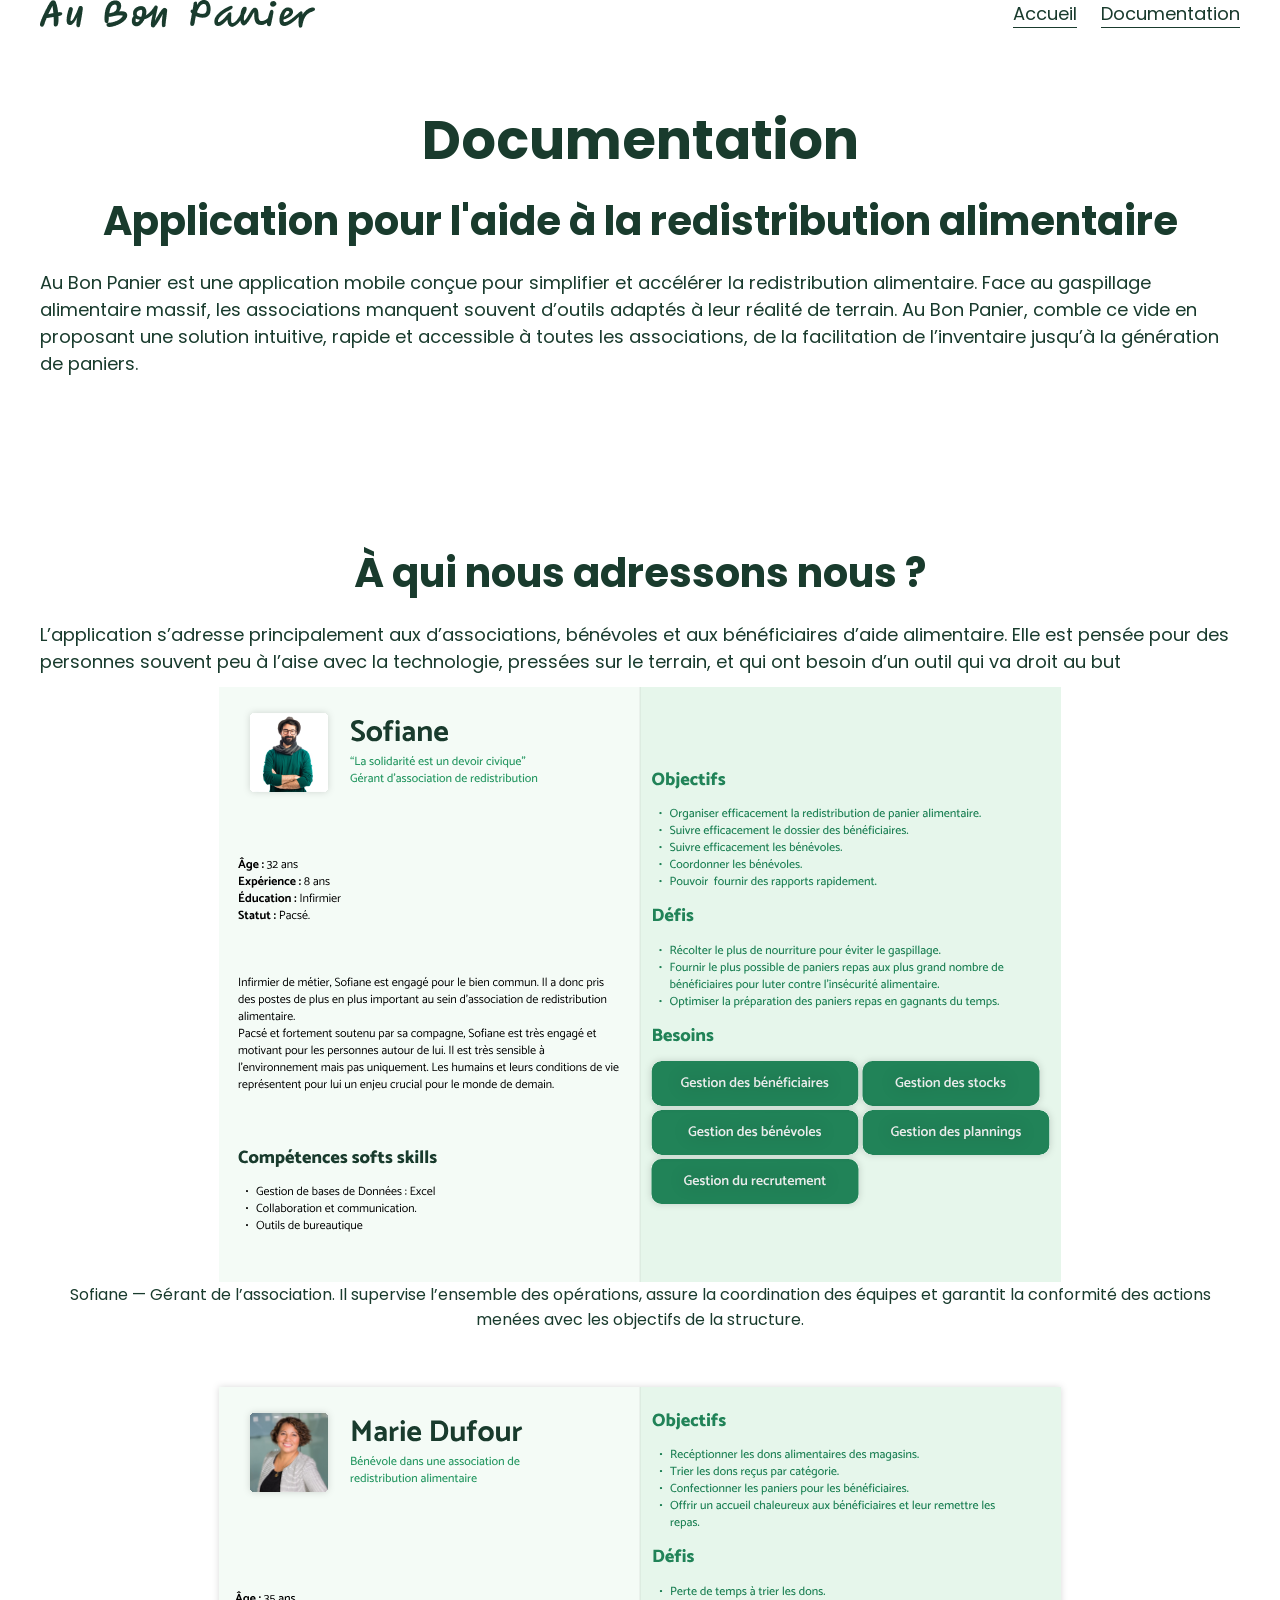
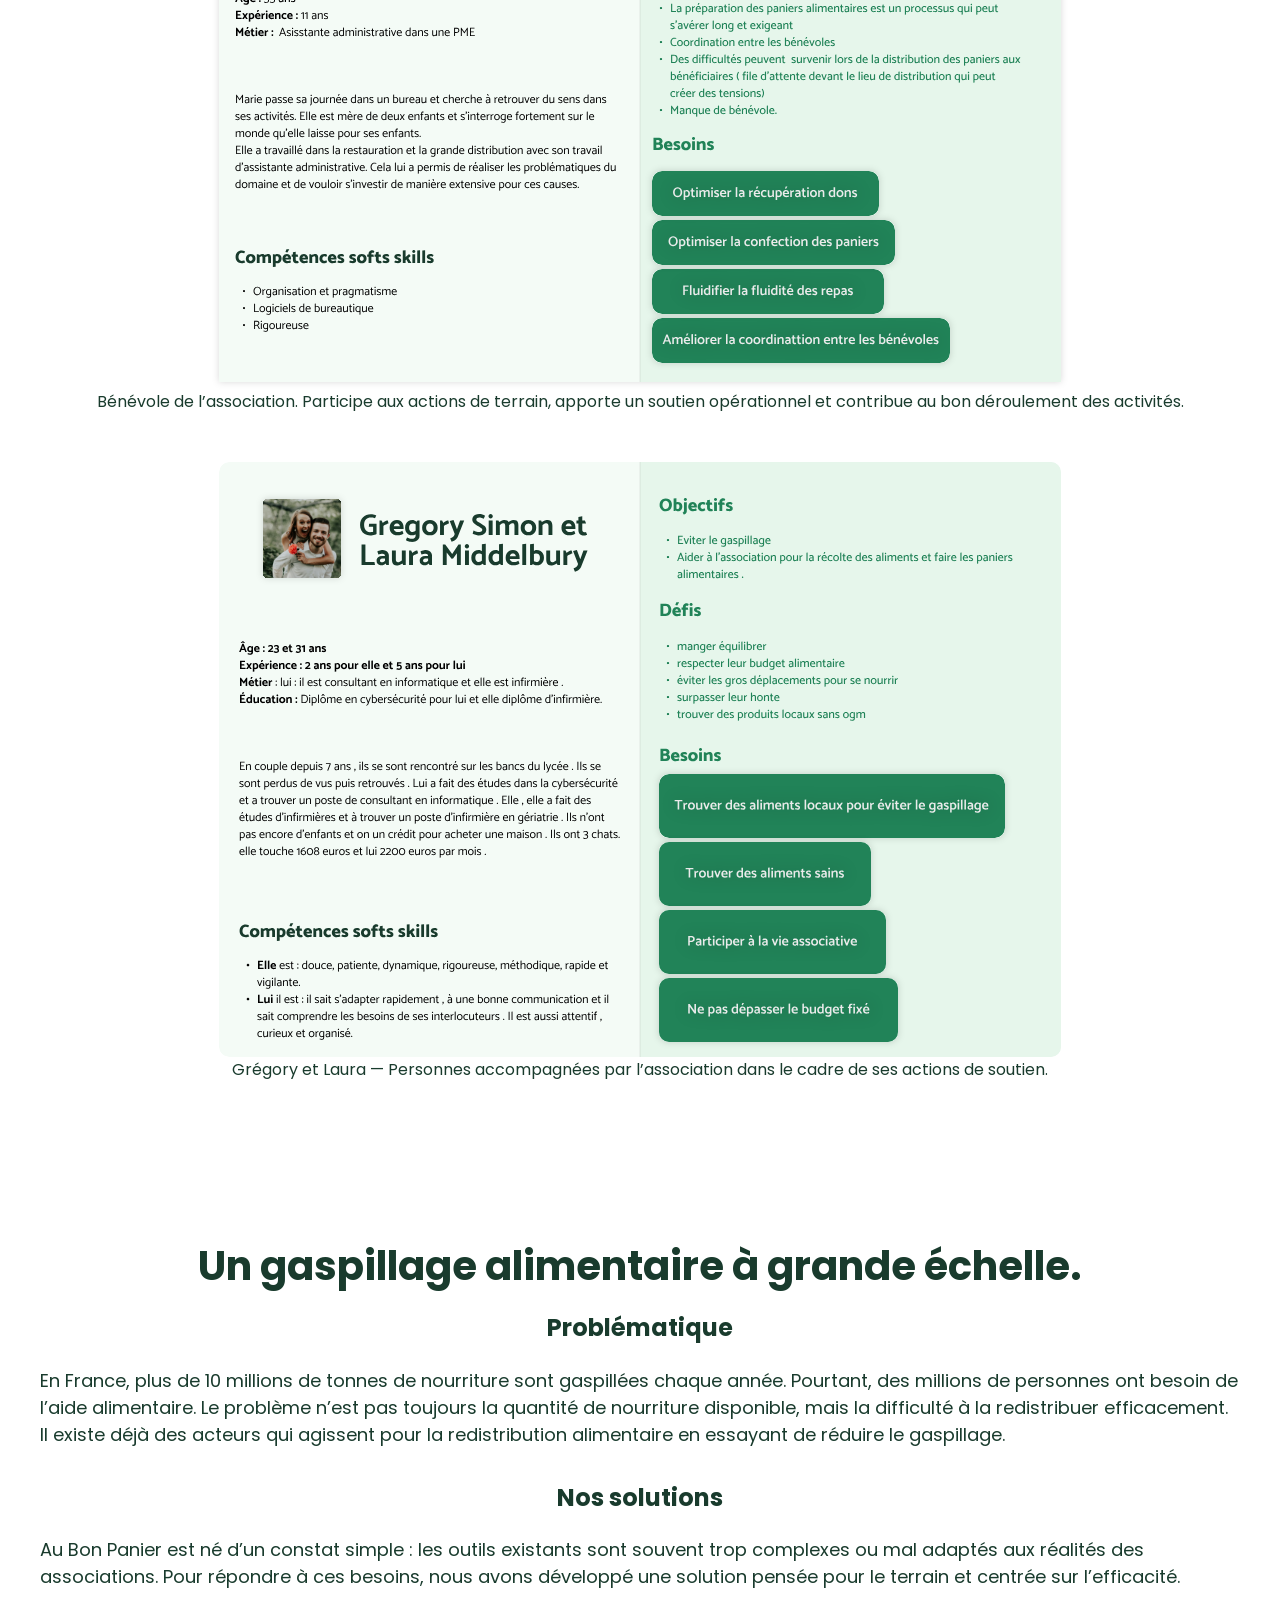
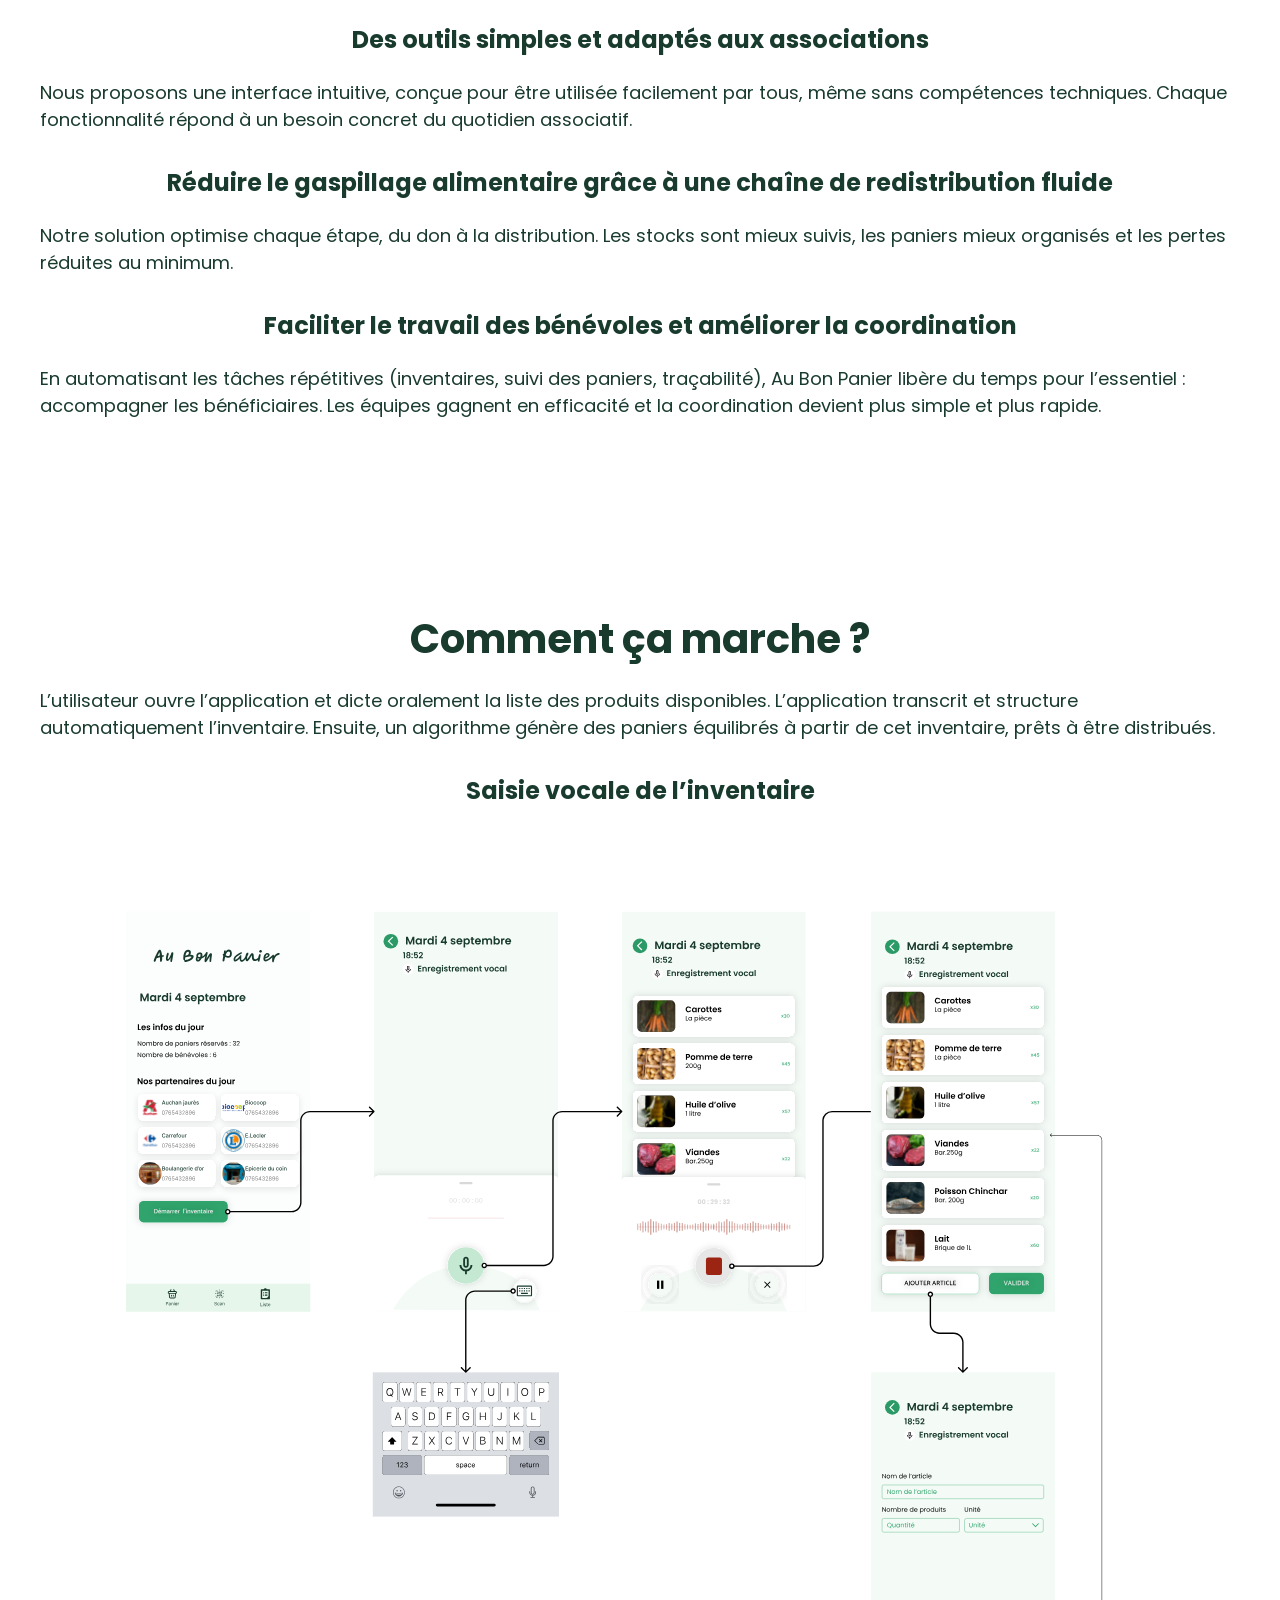
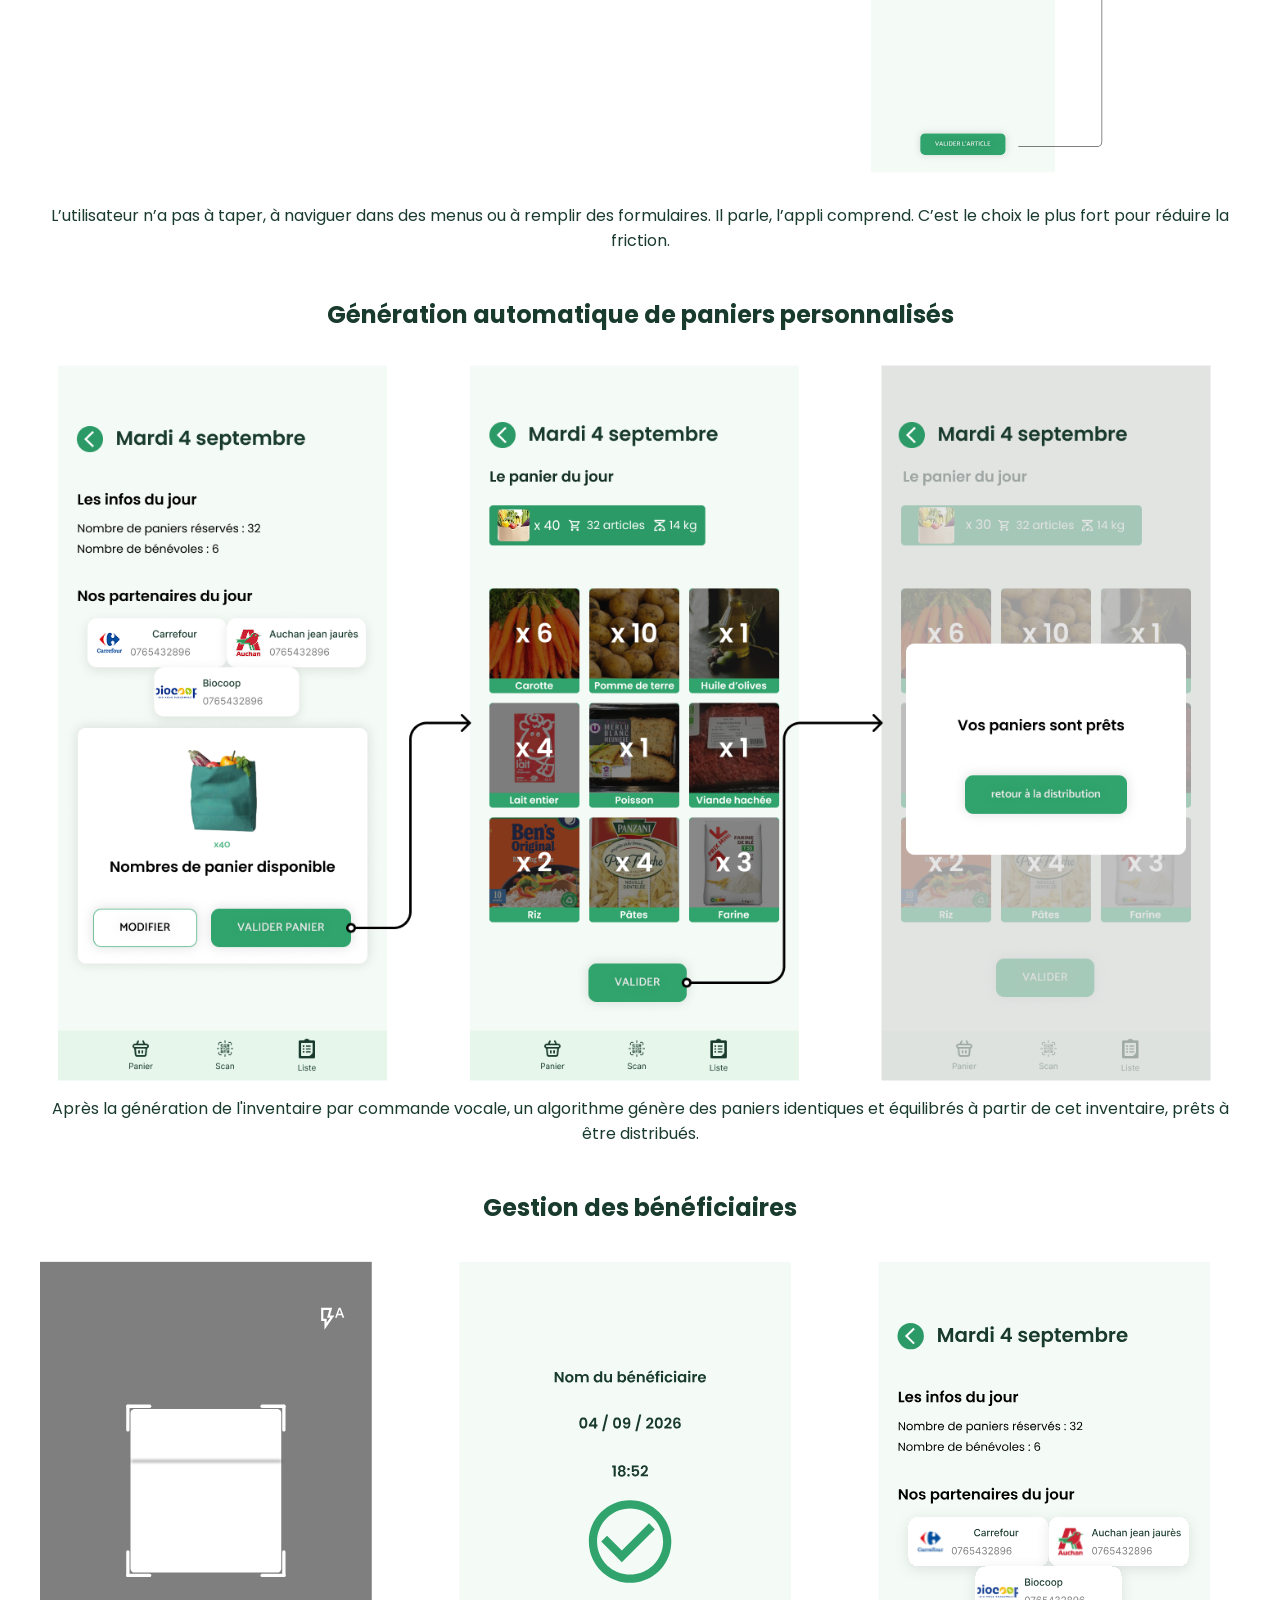
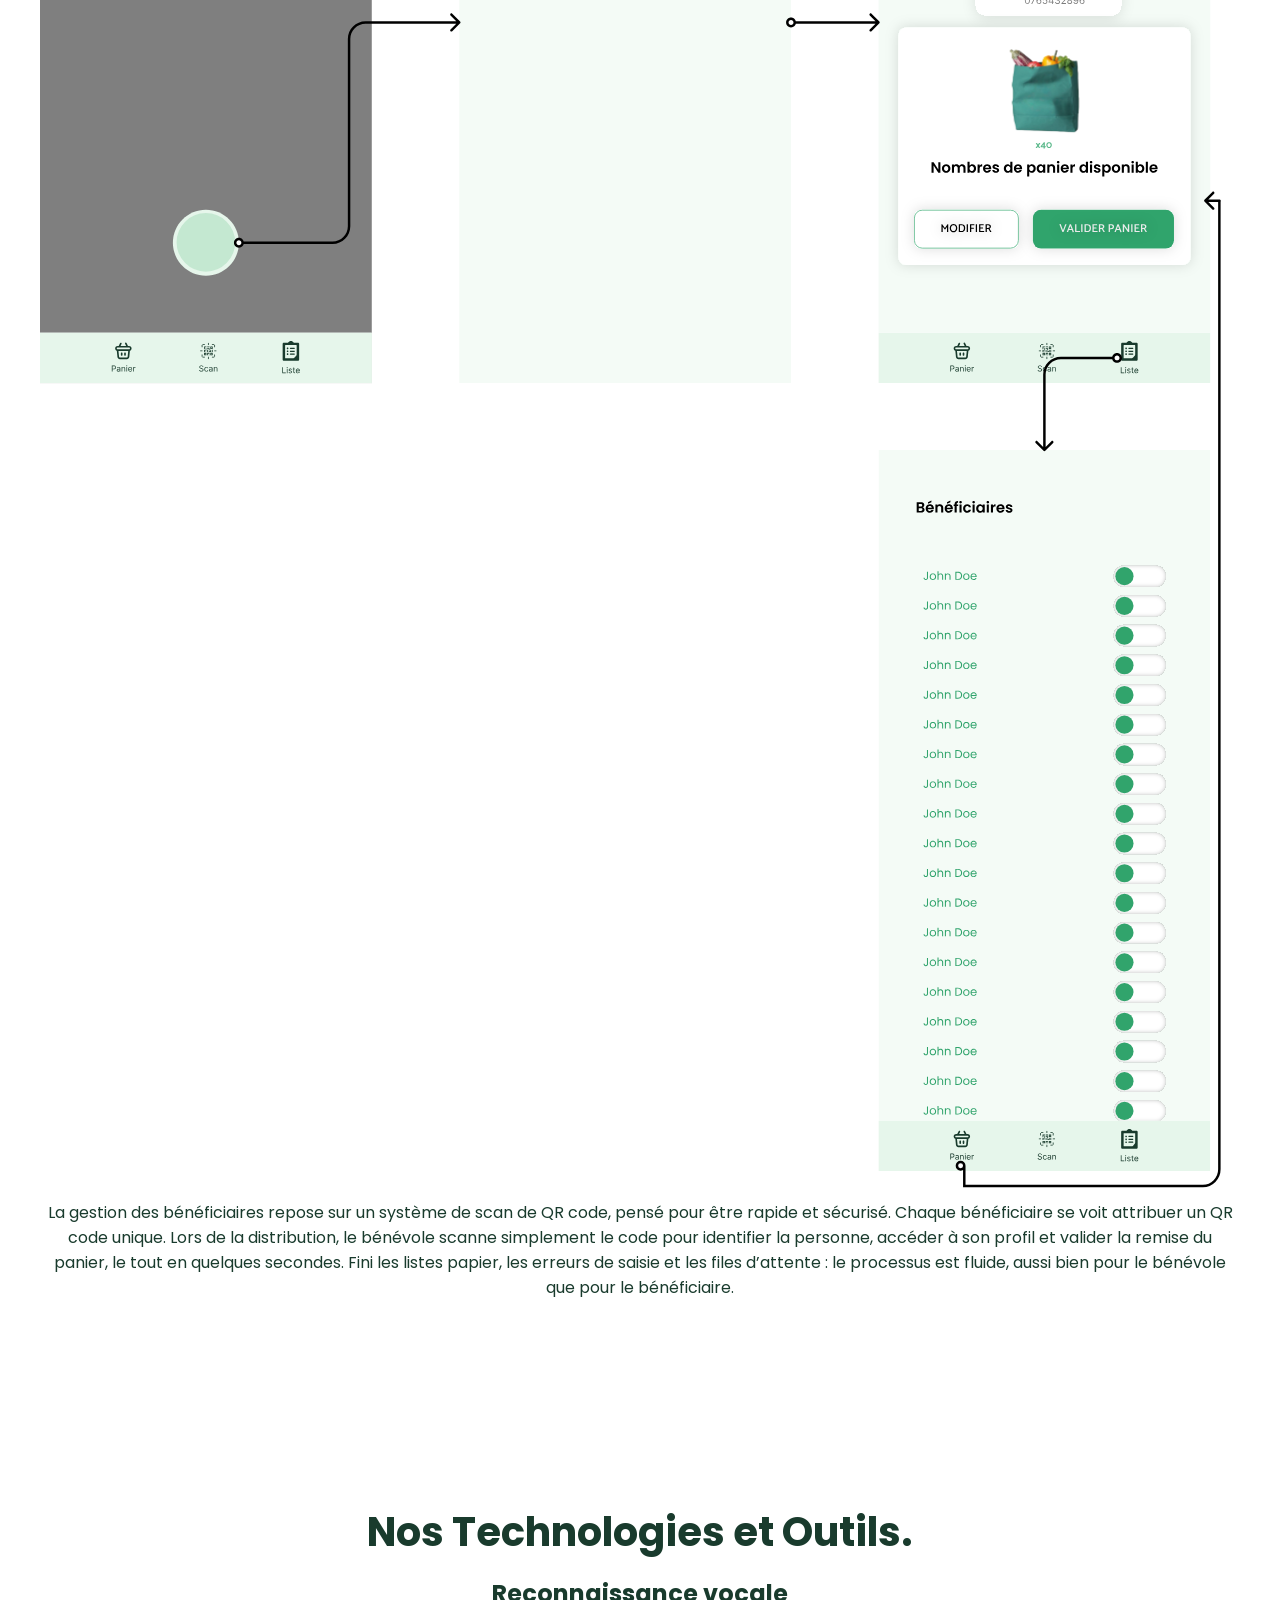
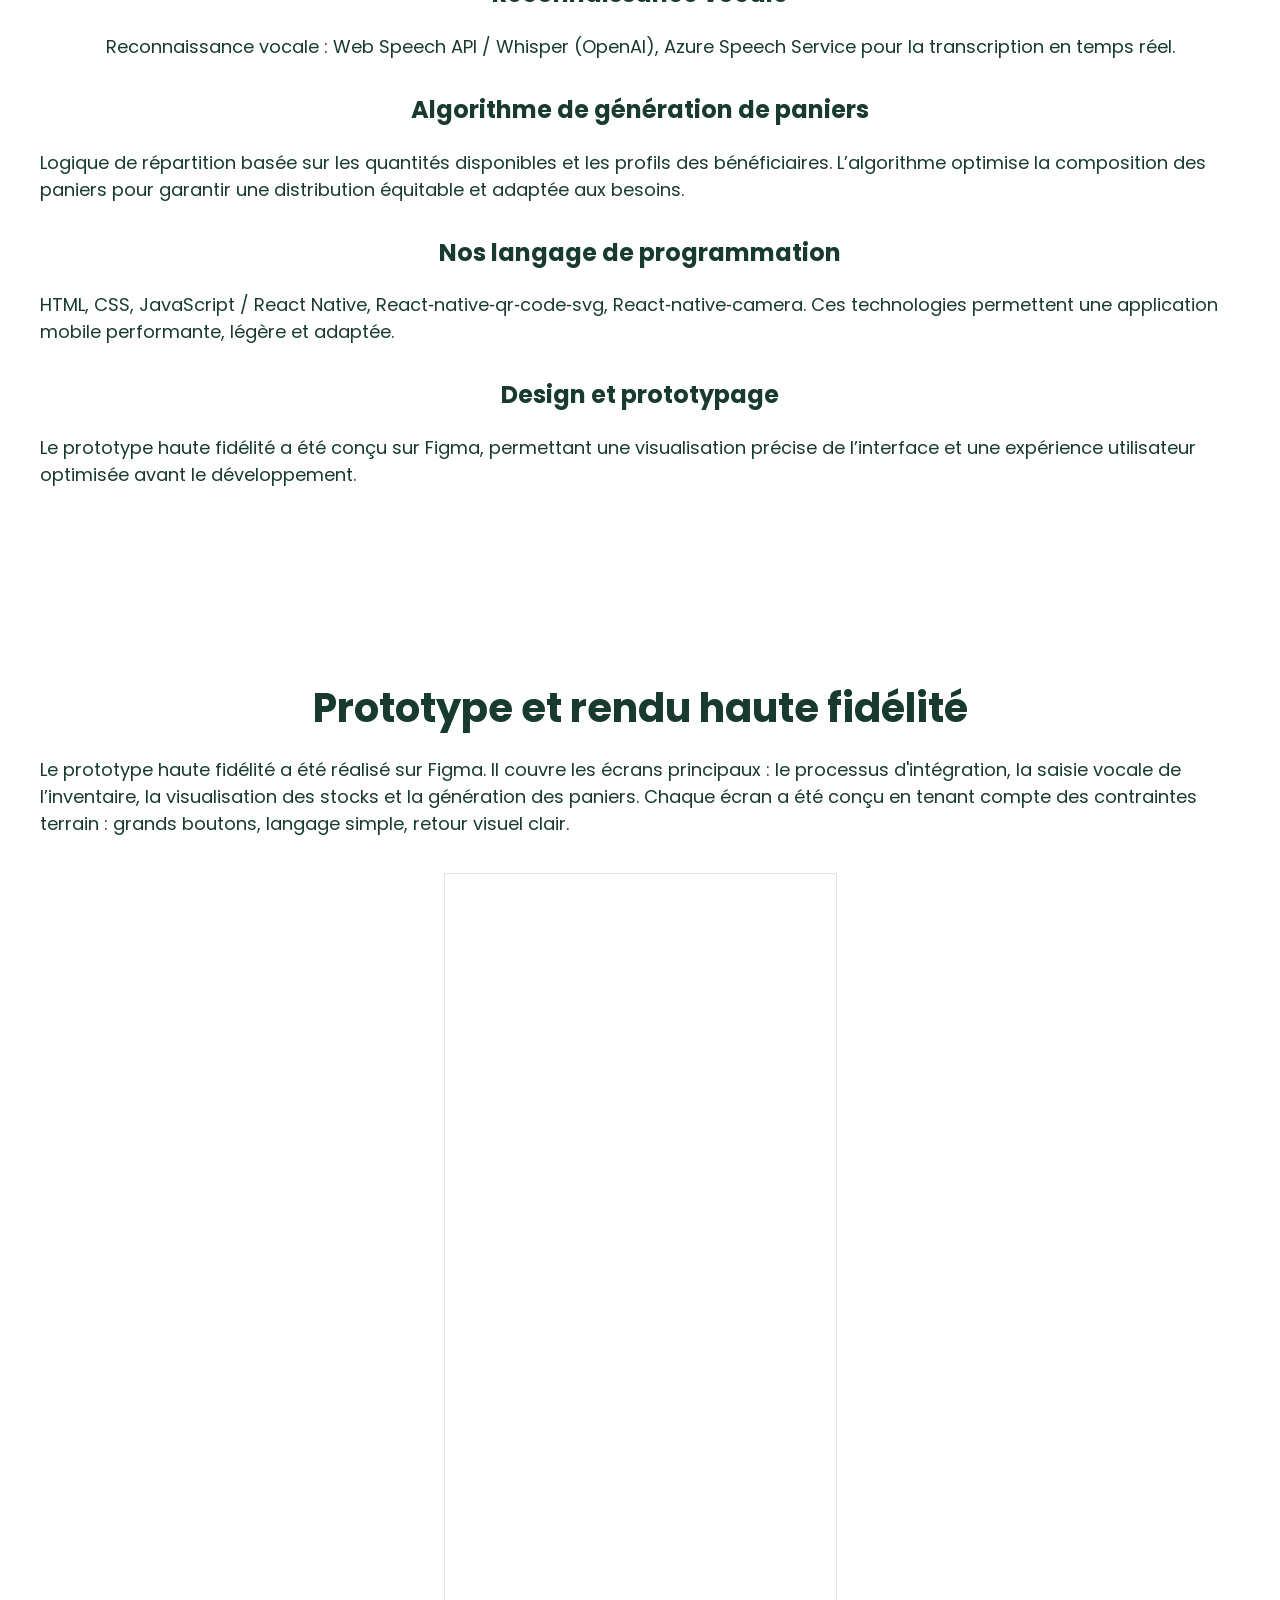
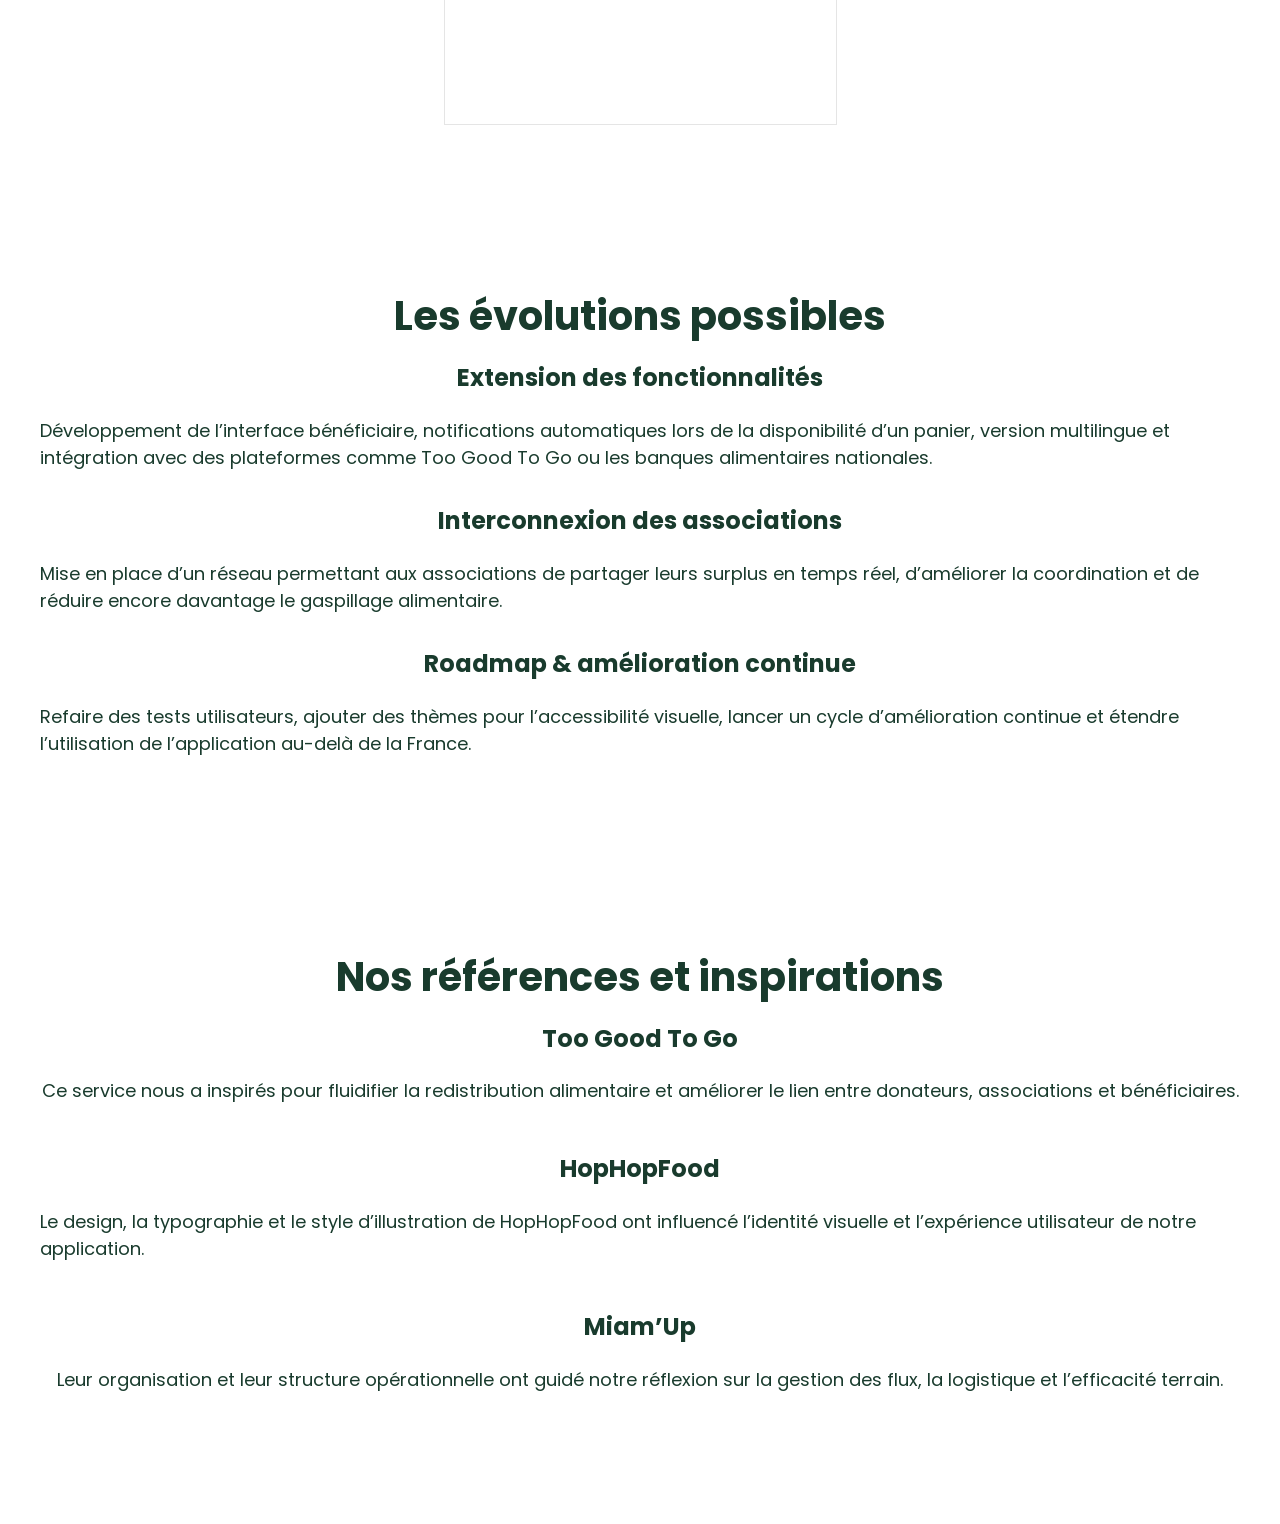
==== commit fa3dee86: "v" ====
--- a/document.html
+++ b/document.html
@@ -32,7 +32,7 @@
             <p>
                 Au Bon Panier est une application mobile conçue pour simplifier et accélérer la redistribution
                 alimentaire. Face au gaspillage alimentaire massif, les associations manquent souvent d’outils
-                adaptés à leur réalité de terrain. Au Bon Panier comble ce vide en proposant une solution intuitive,
+                adaptés à leur réalité de terrain. Au Bon Panier,  comble ce vide en proposant une solution intuitive,
                 rapide et accessible à toutes les associations, de la facilitation de l’inventaire jusqu’à la
                 génération de paniers.
             </p>
@@ -41,7 +41,7 @@
 
     <section id="cibles">
         <div class="container">
-            <h2> A qui nous adressons nous?</h2>
+            <h2> À qui nous adressons nous ?</h2>
             <p>
                 L’application s’adresse principalement aux d’associations, bénévoles et aux bénéficiaires
                 d’aide alimentaire. Elle est pensée pour des personnes souvent peu à l’aise avec
@@ -229,7 +229,7 @@
                     style="border: 1px solid rgba(0, 0, 0, 0.1);"
                     width="393"
                     height="852"
-                    src="https://embed.figma.com/proto/IXh5BrYBI8C1sz7wmHHZUi/Redistribution-alimentaire--antigaspi---ins%C3%A9curit%C3%A9-alimentaire-?node-id=977-3480&p=f&scaling=min-zoom&content-scaling=fixed&page-id=227%3A795&starting-point-node-id=977%3A3480&embed-host=share"  allowfullscreen>
+                    src="https://embed.figma.com/proto/IXh5BrYBI8C1sz7wmHHZUi/Redistribution-alimentaire--antigaspi---ins%C3%A9curit%C3%A9-alimentaire-?node-id=977-3480&p=f&viewport=-3493%2C-1881%2C0.45&scaling=scale-down&content-scaling=fixed&starting-point-node-id=977%3A3480&page-id=227%3A795&embed-host=share" allowfullscreen>
                 </iframe>
 
 
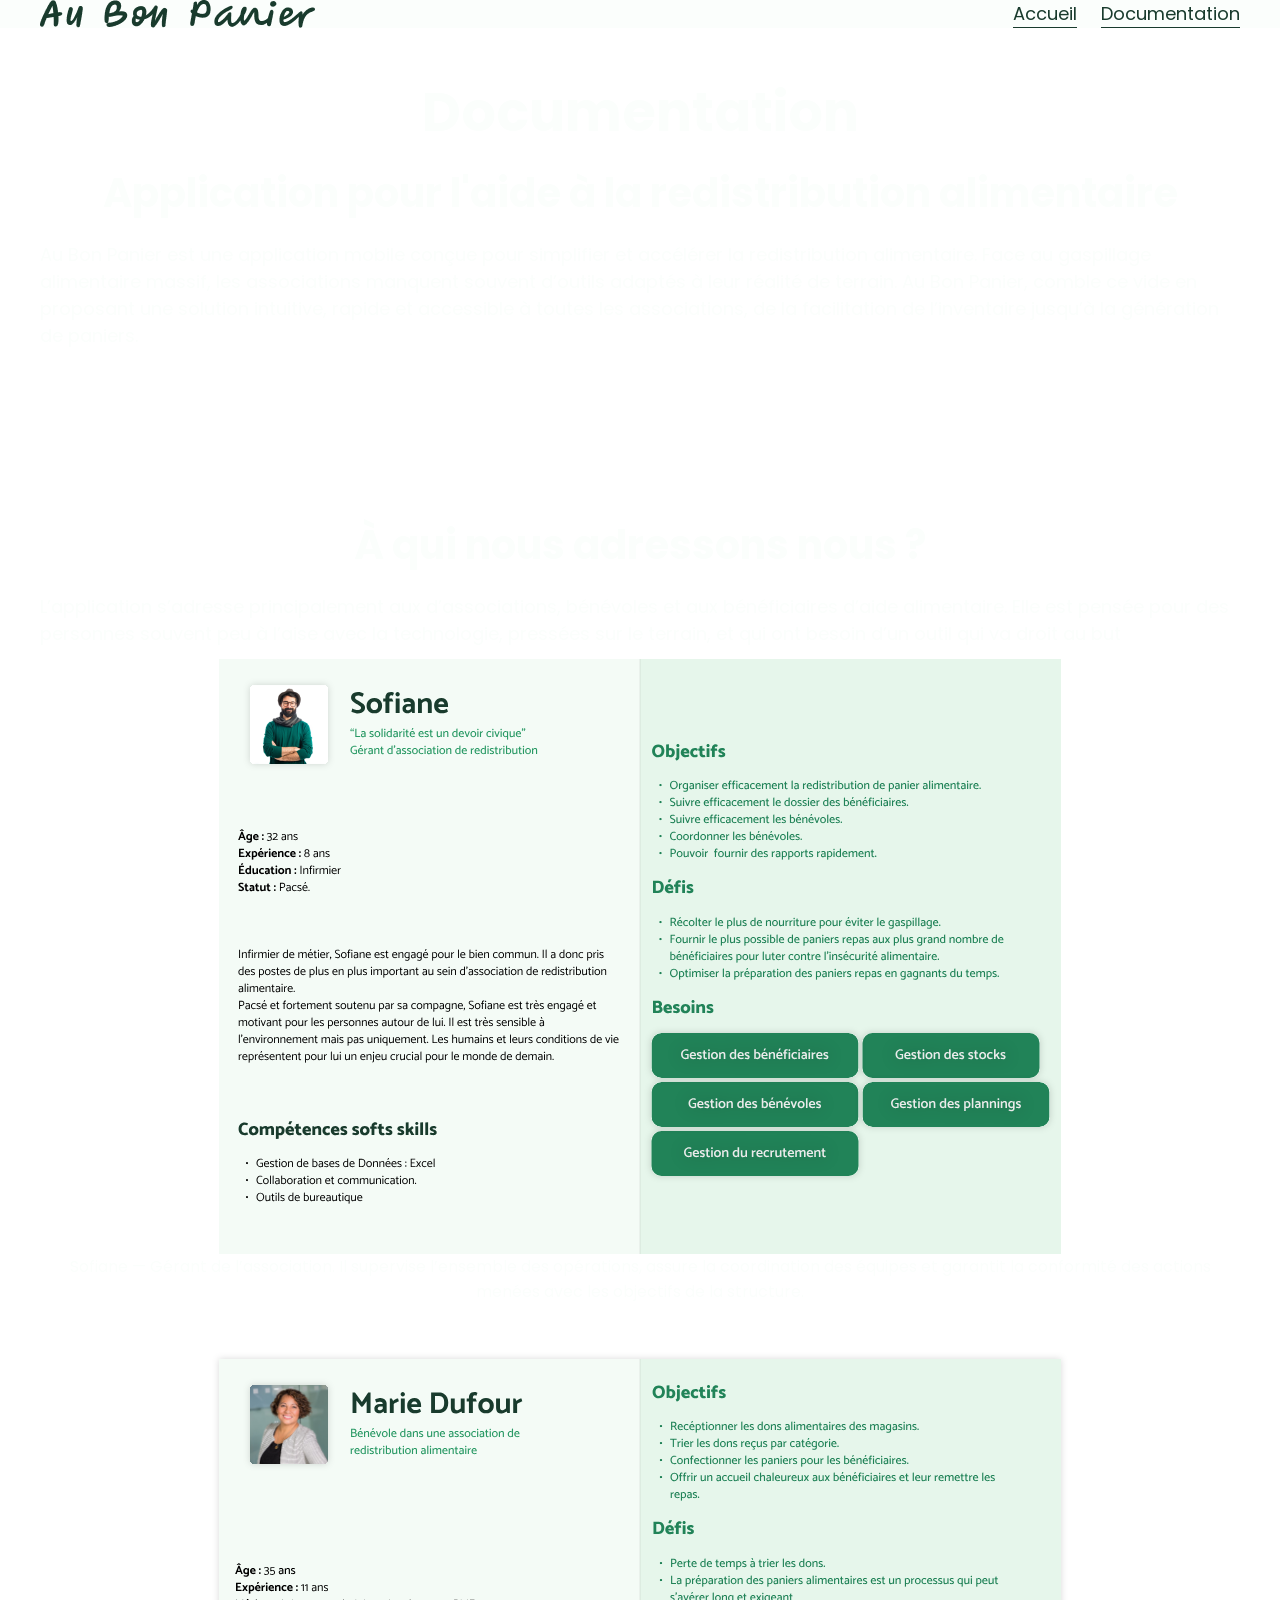
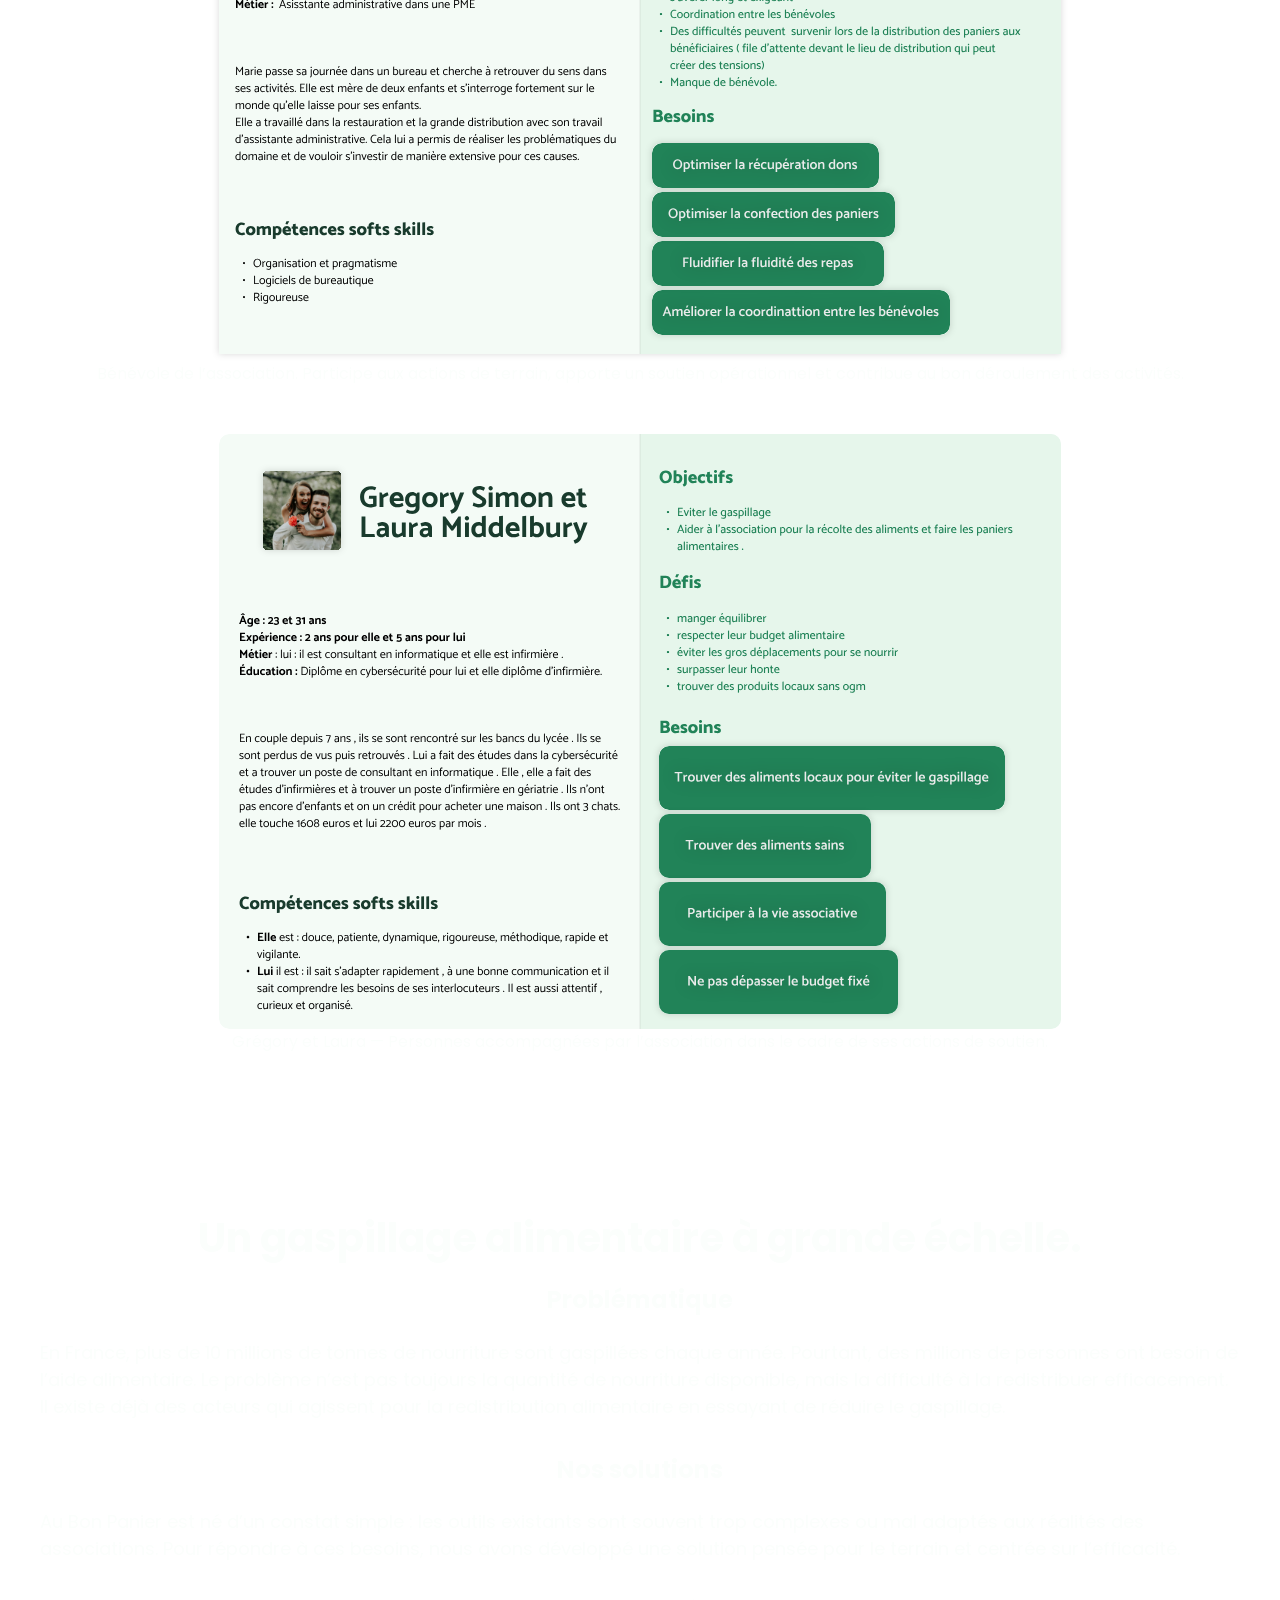
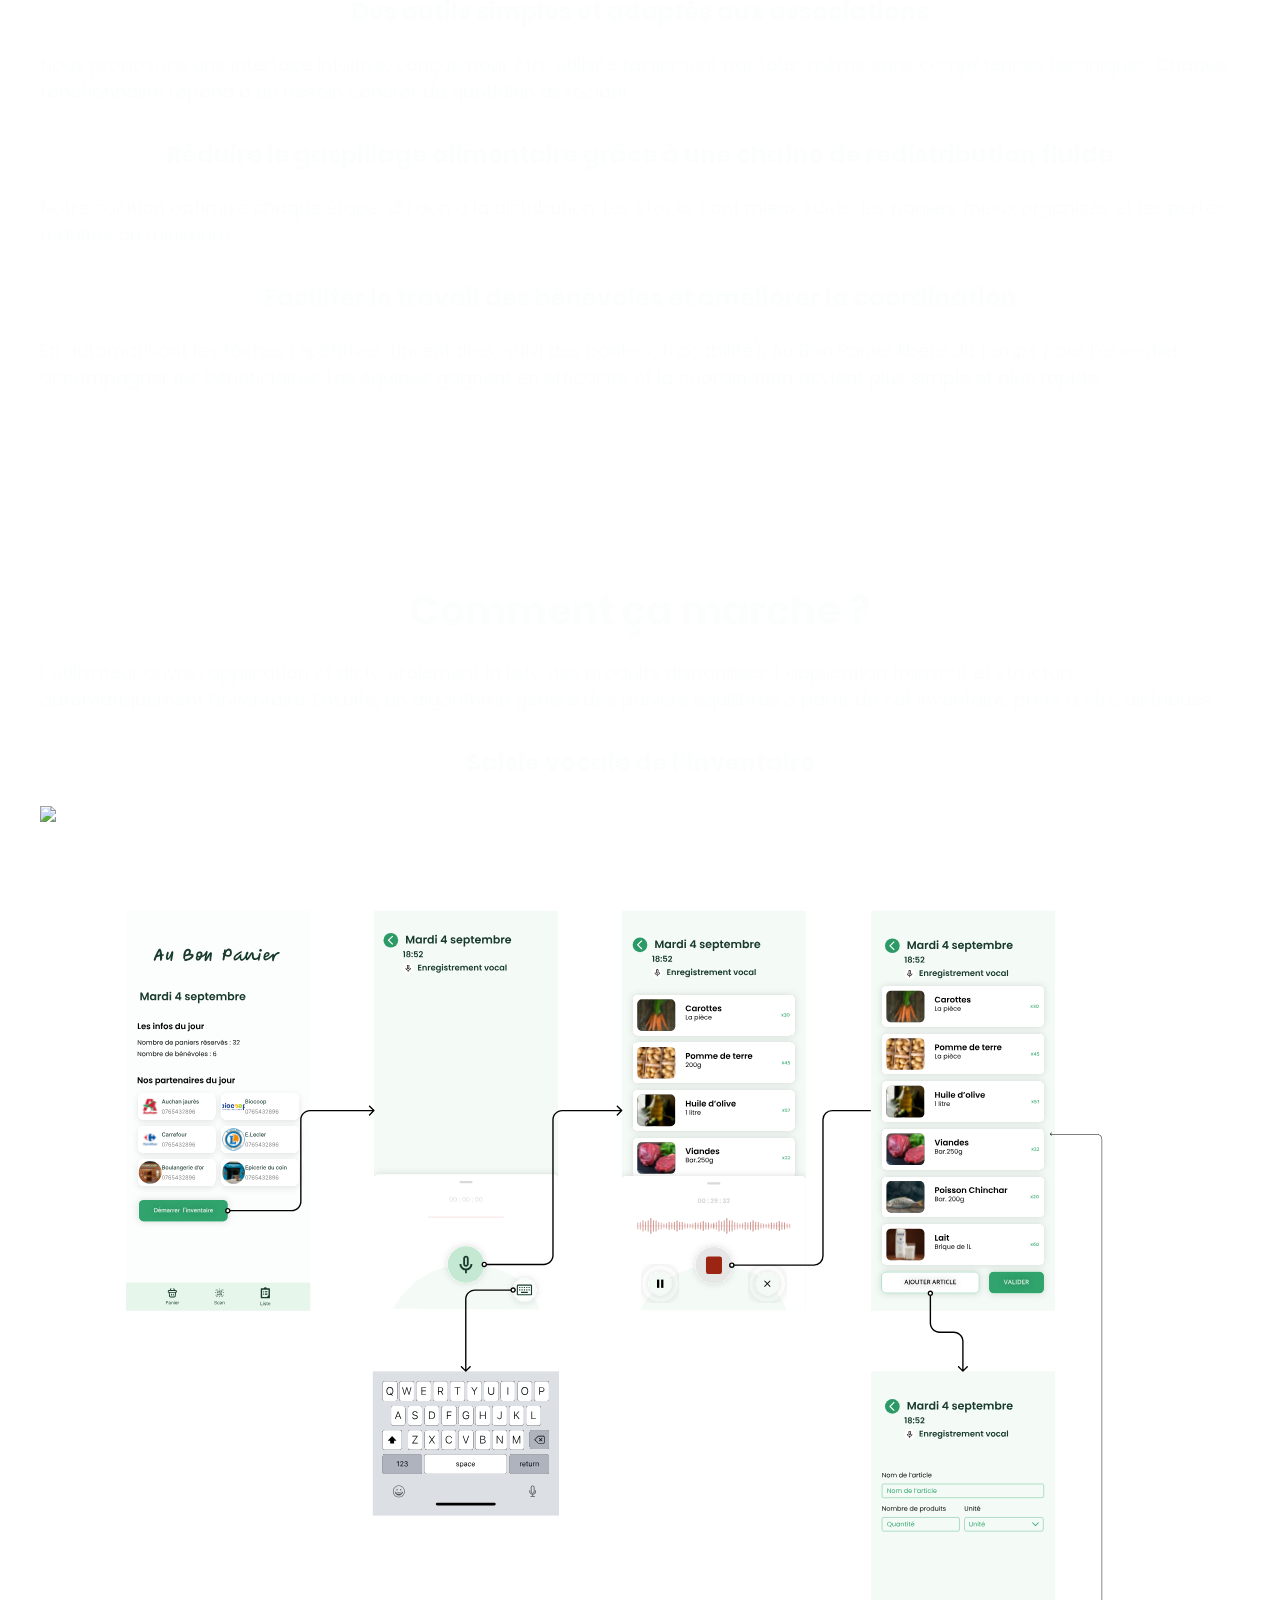
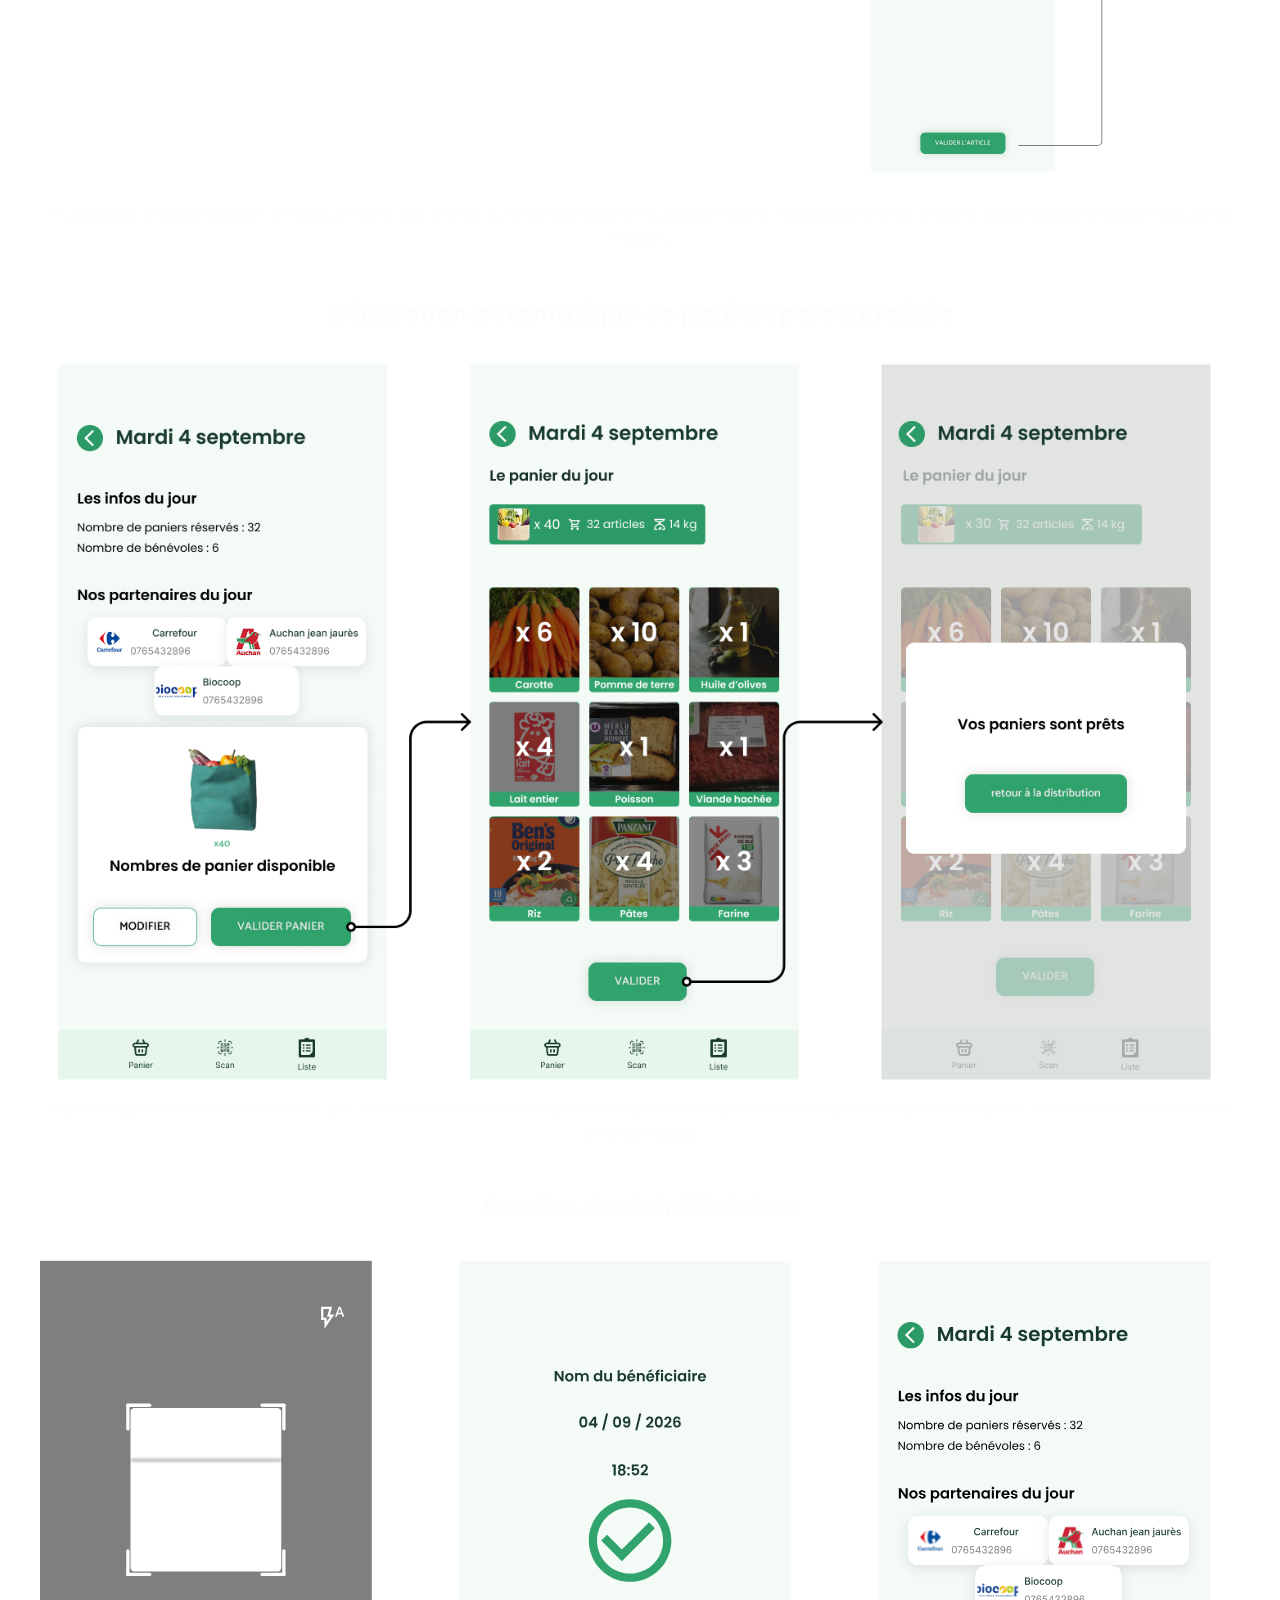
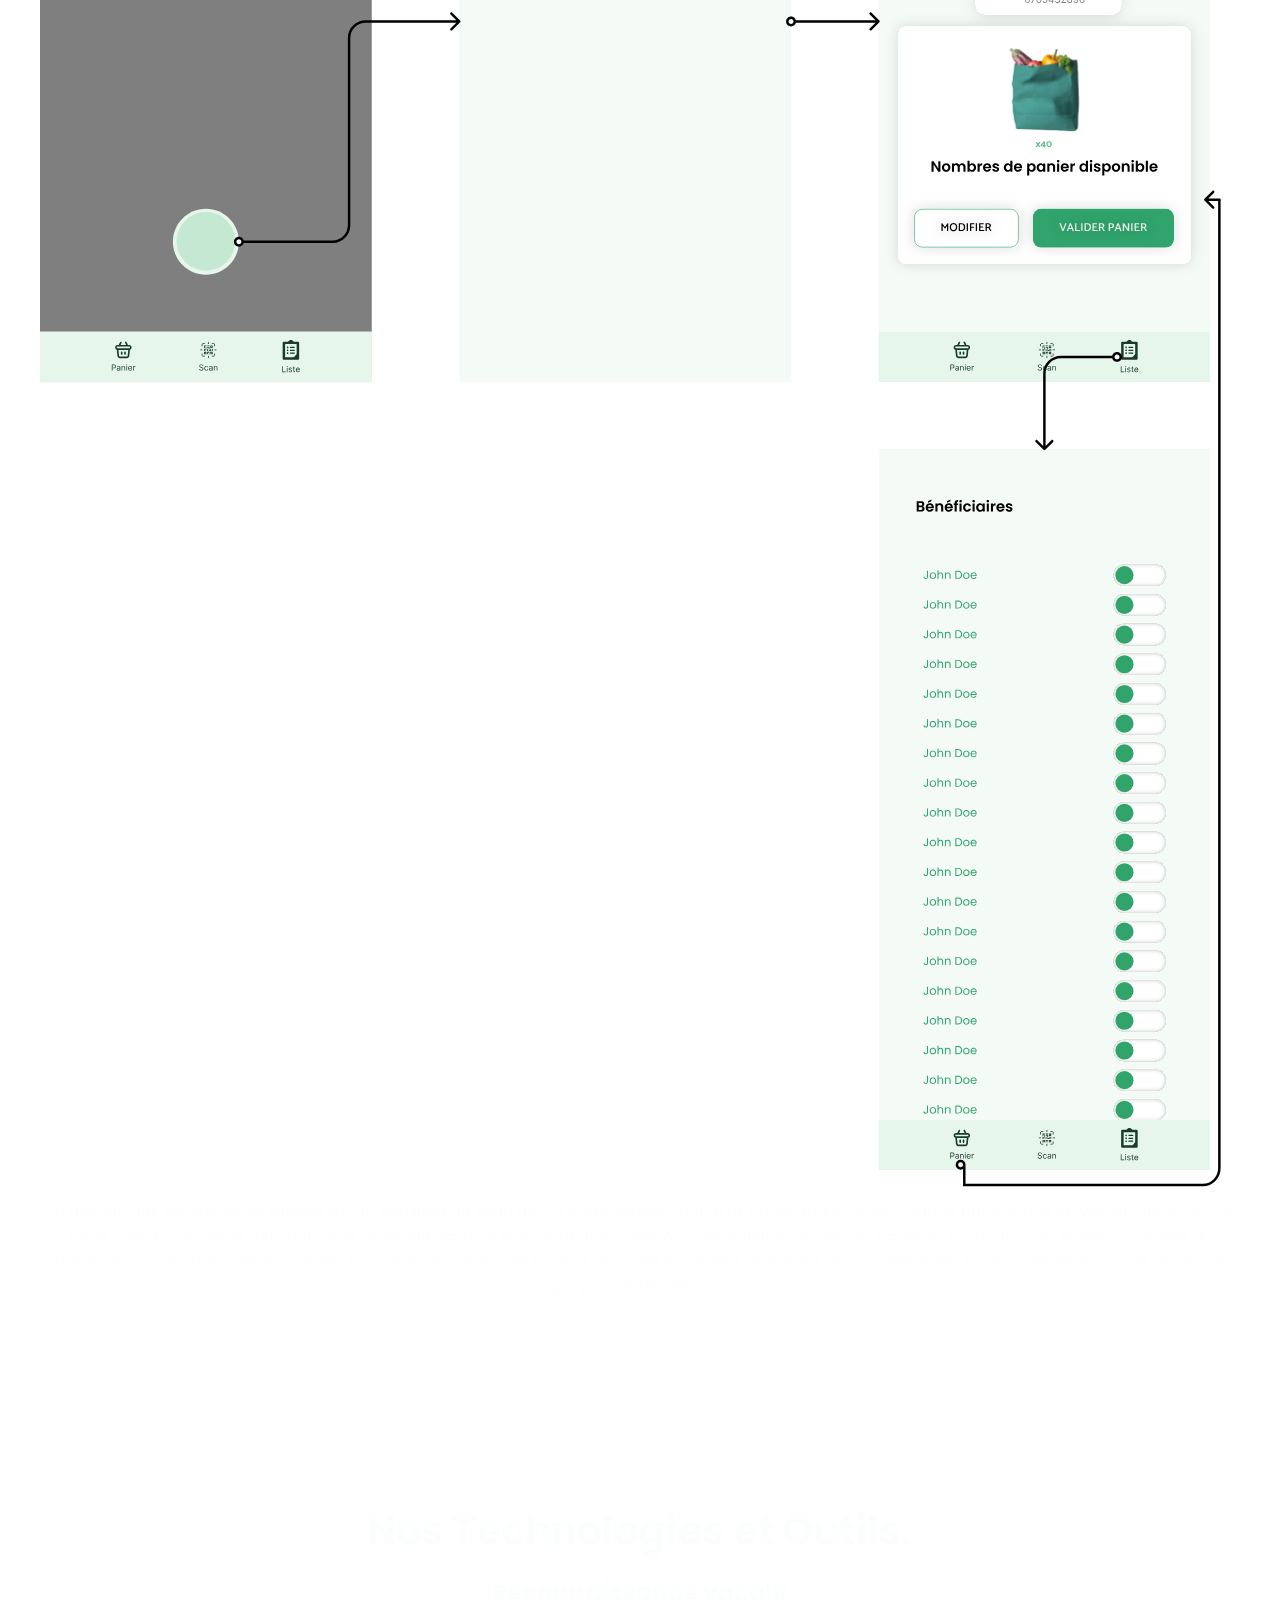
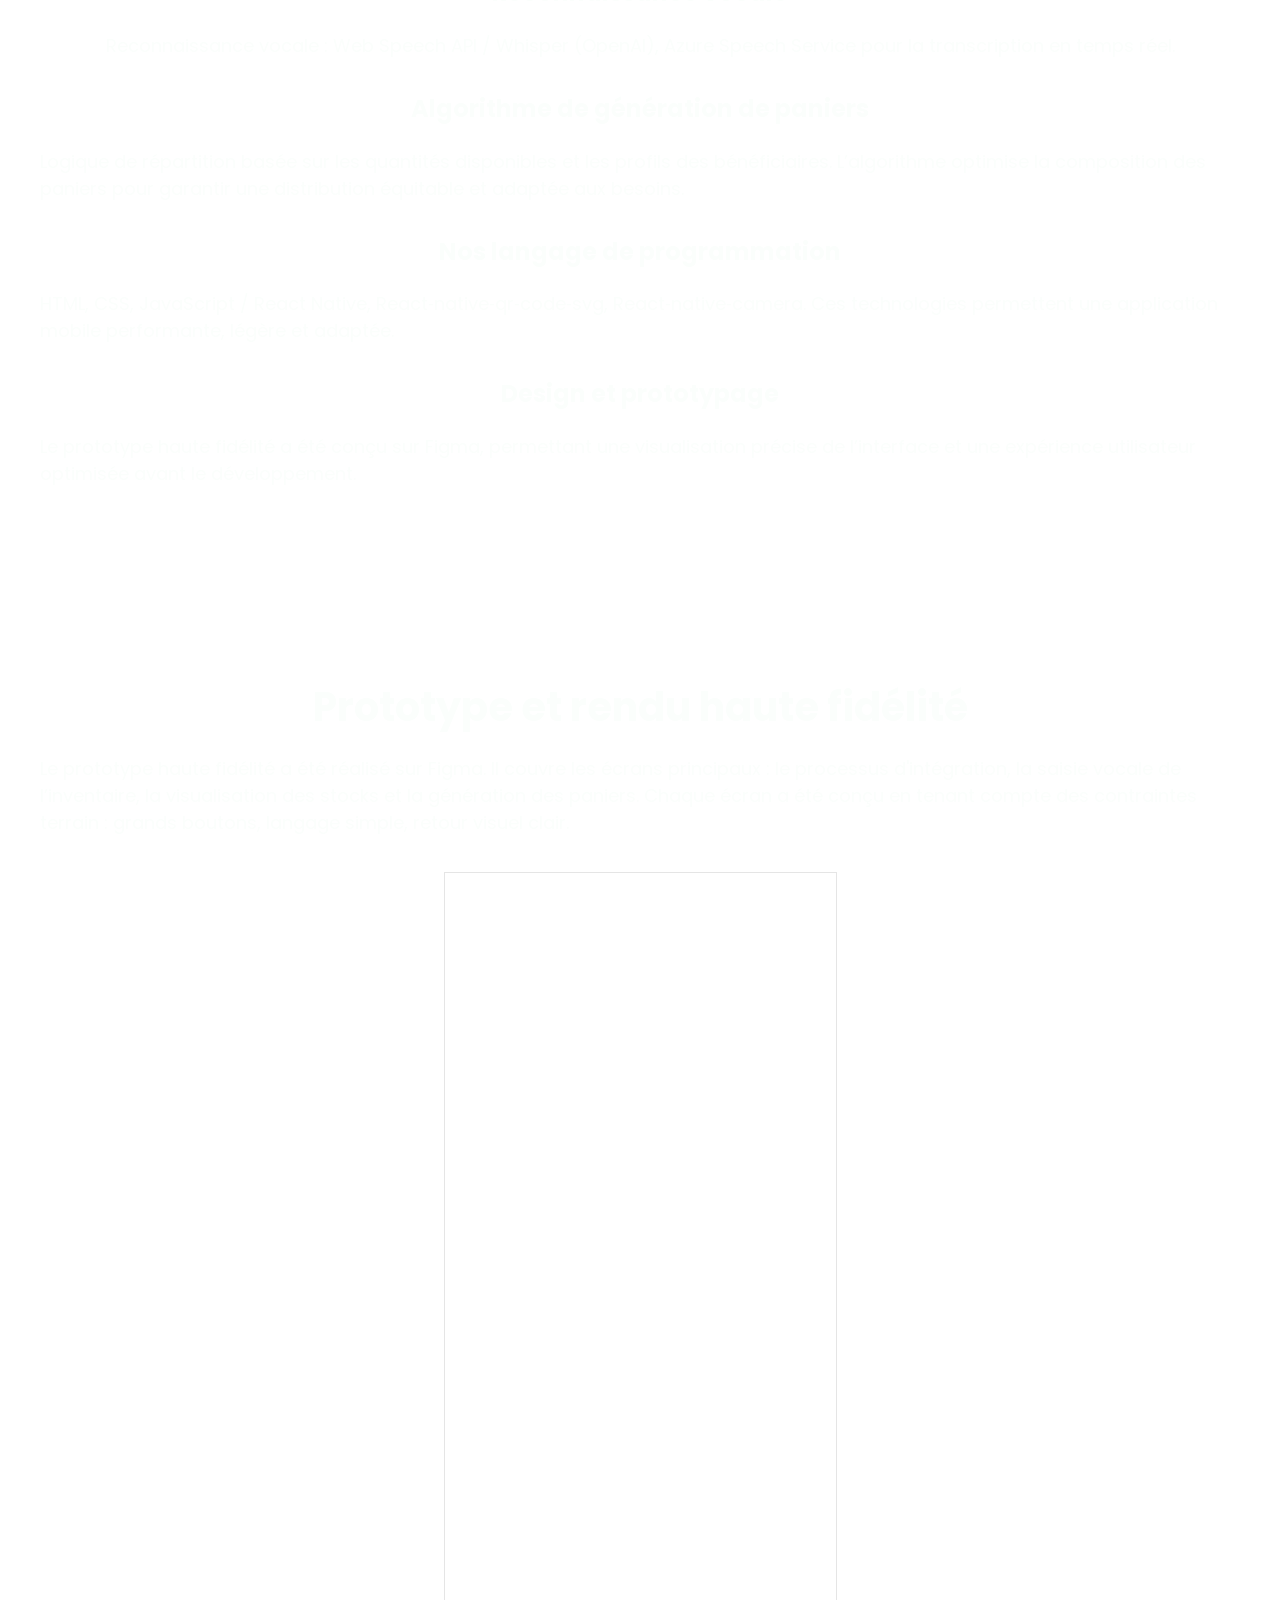
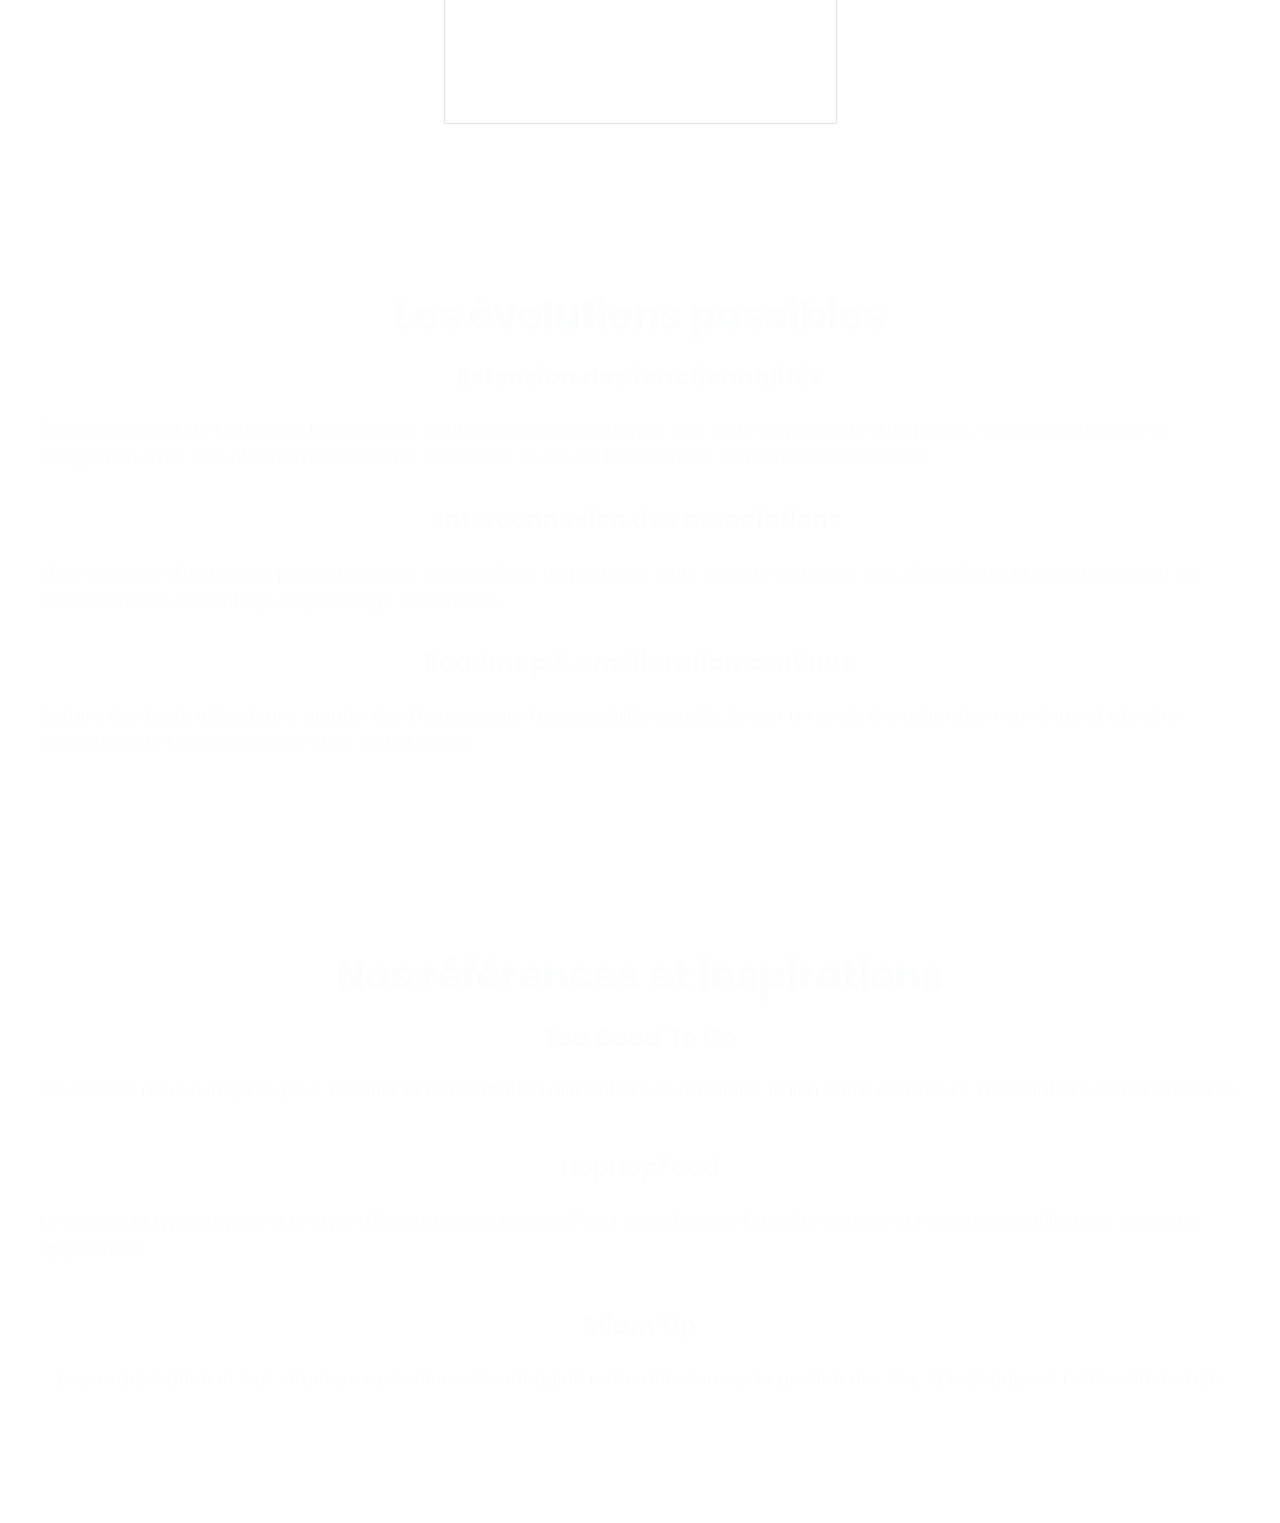
==== commit e34b38fe: "projet" ====
--- a/document.html
+++ b/document.html
@@ -138,6 +138,7 @@
             <!-- TO DO: Inserer le userflow -->
             <article class="autoflow">
                 <h3>Saisie vocale de l’inventaire</h3>
+                <img src="a">
                 <figure>
                     <img src="assets/generationinventaire.svg" alt="Autoflow de la saisie vocale d'inventaire">
                     <figcaption>
--- a/document.css
+++ b/document.css
@@ -28,7 +28,7 @@
 body {
     font-family: var(--font-family);
     font-size: var(--font-size);
-    color: var(--color-12);
+    color: var(--color-1);
 }
 
 h1,
@@ -90,6 +90,12 @@
     align-items: center;
 }
 
+header {
+    position: fixed;
+    z-index: 100;
+    width: 100%;
+    background-color: var(--color-1);
+}
 nav {
     display: flex;
     flex-direction: row;
--- a/style.css
+++ b/style.css
@@ -133,9 +133,12 @@
 
 /*Header*/
 header {
-    position: absolute;
-    width: 100%;
-}
+    position: fixed;
+    z-index: 100;
+    width: 100%;
+    background-color: var(--color-3);
+}
+
 .flexheader {
     display: flex;
     flex-direction: row;
@@ -169,7 +172,7 @@
     text-align: left;
     gap: 48px;
     .btn{
-        margin-top: 24px;
+    margin-top: 24px;
     }
 }
 
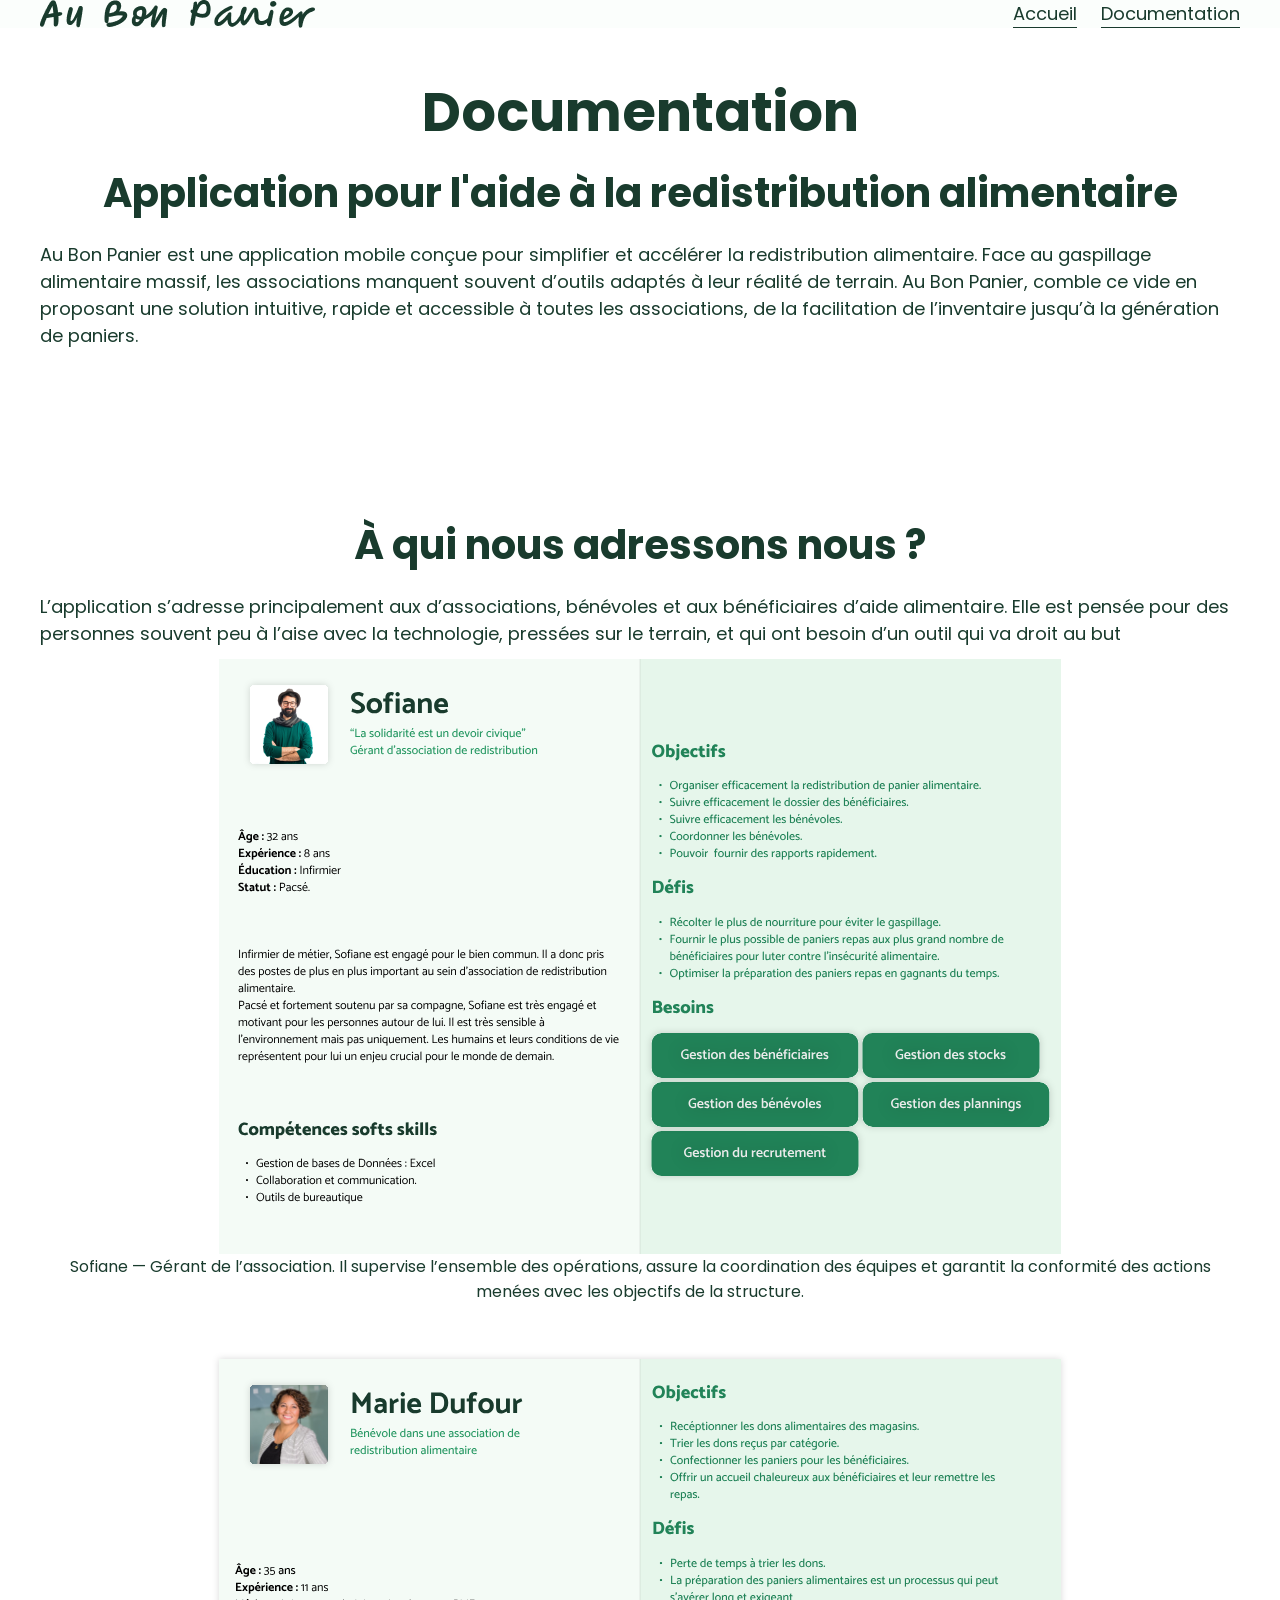
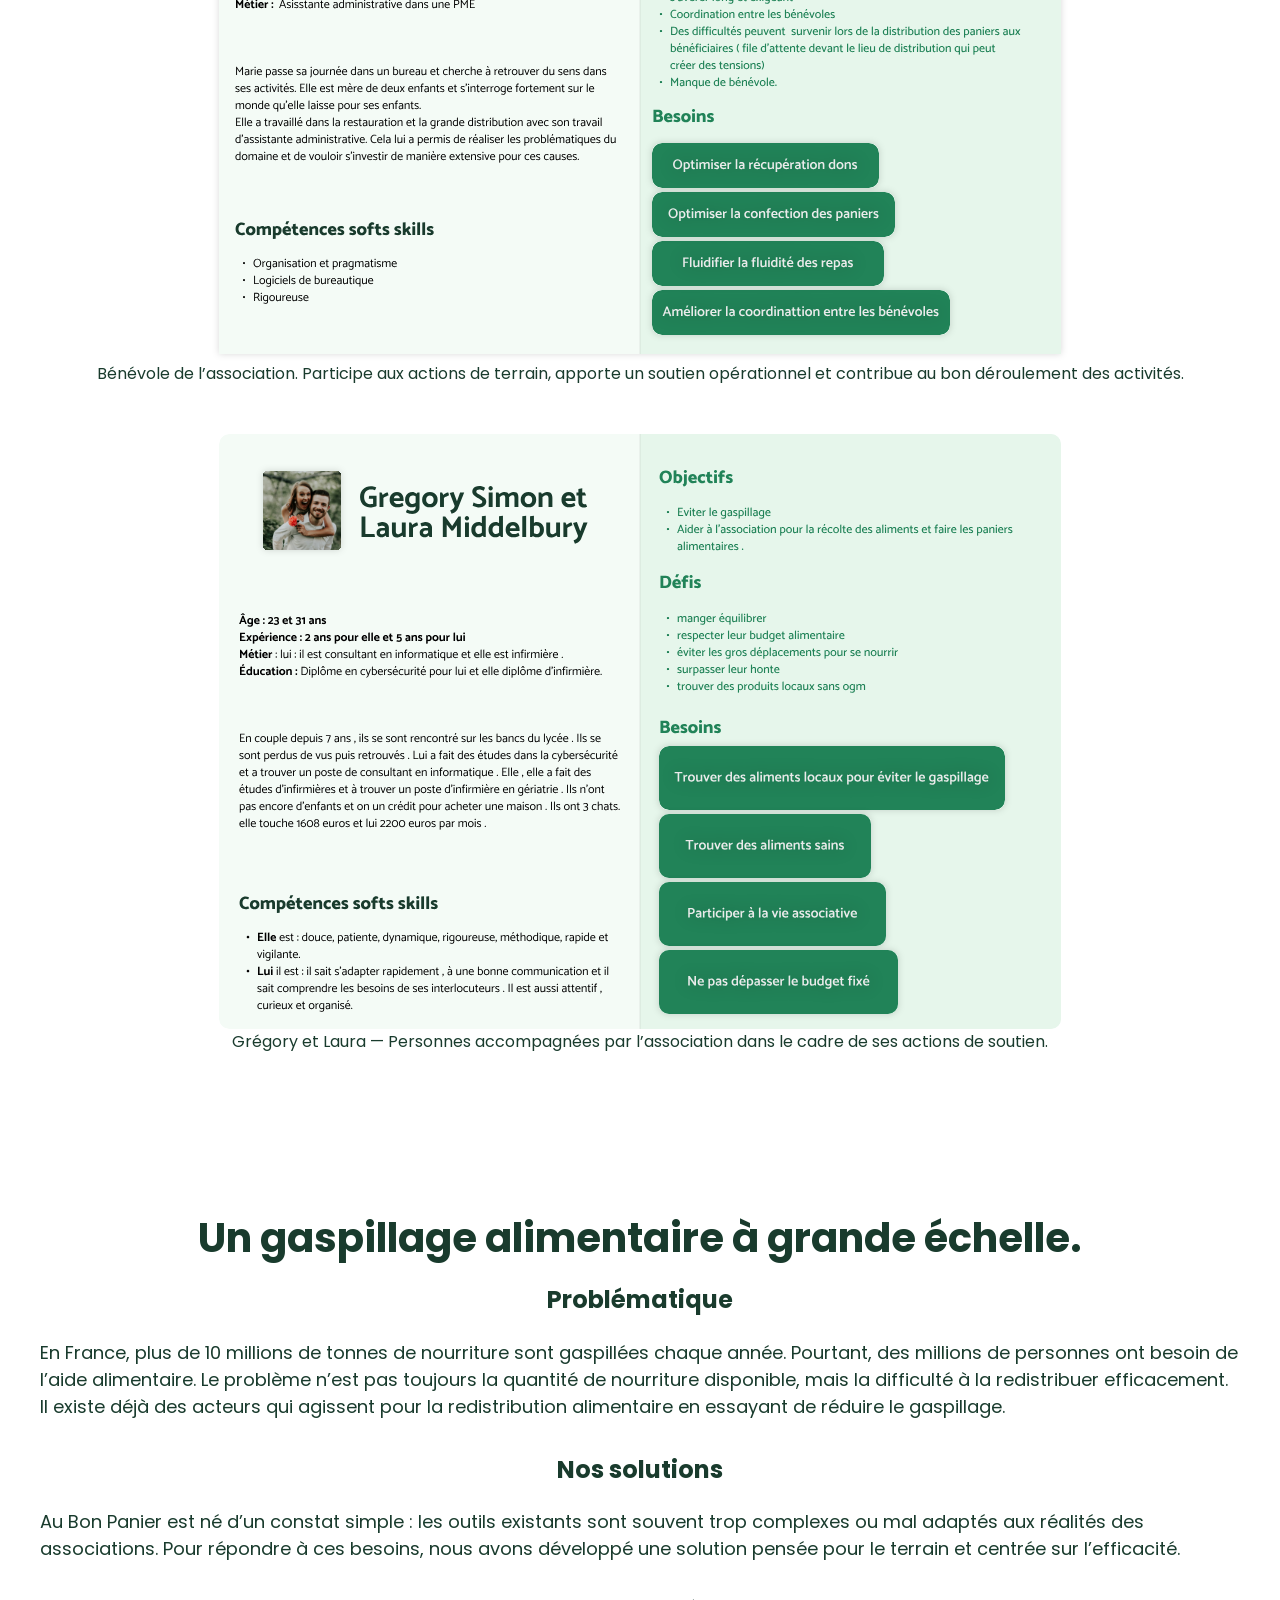
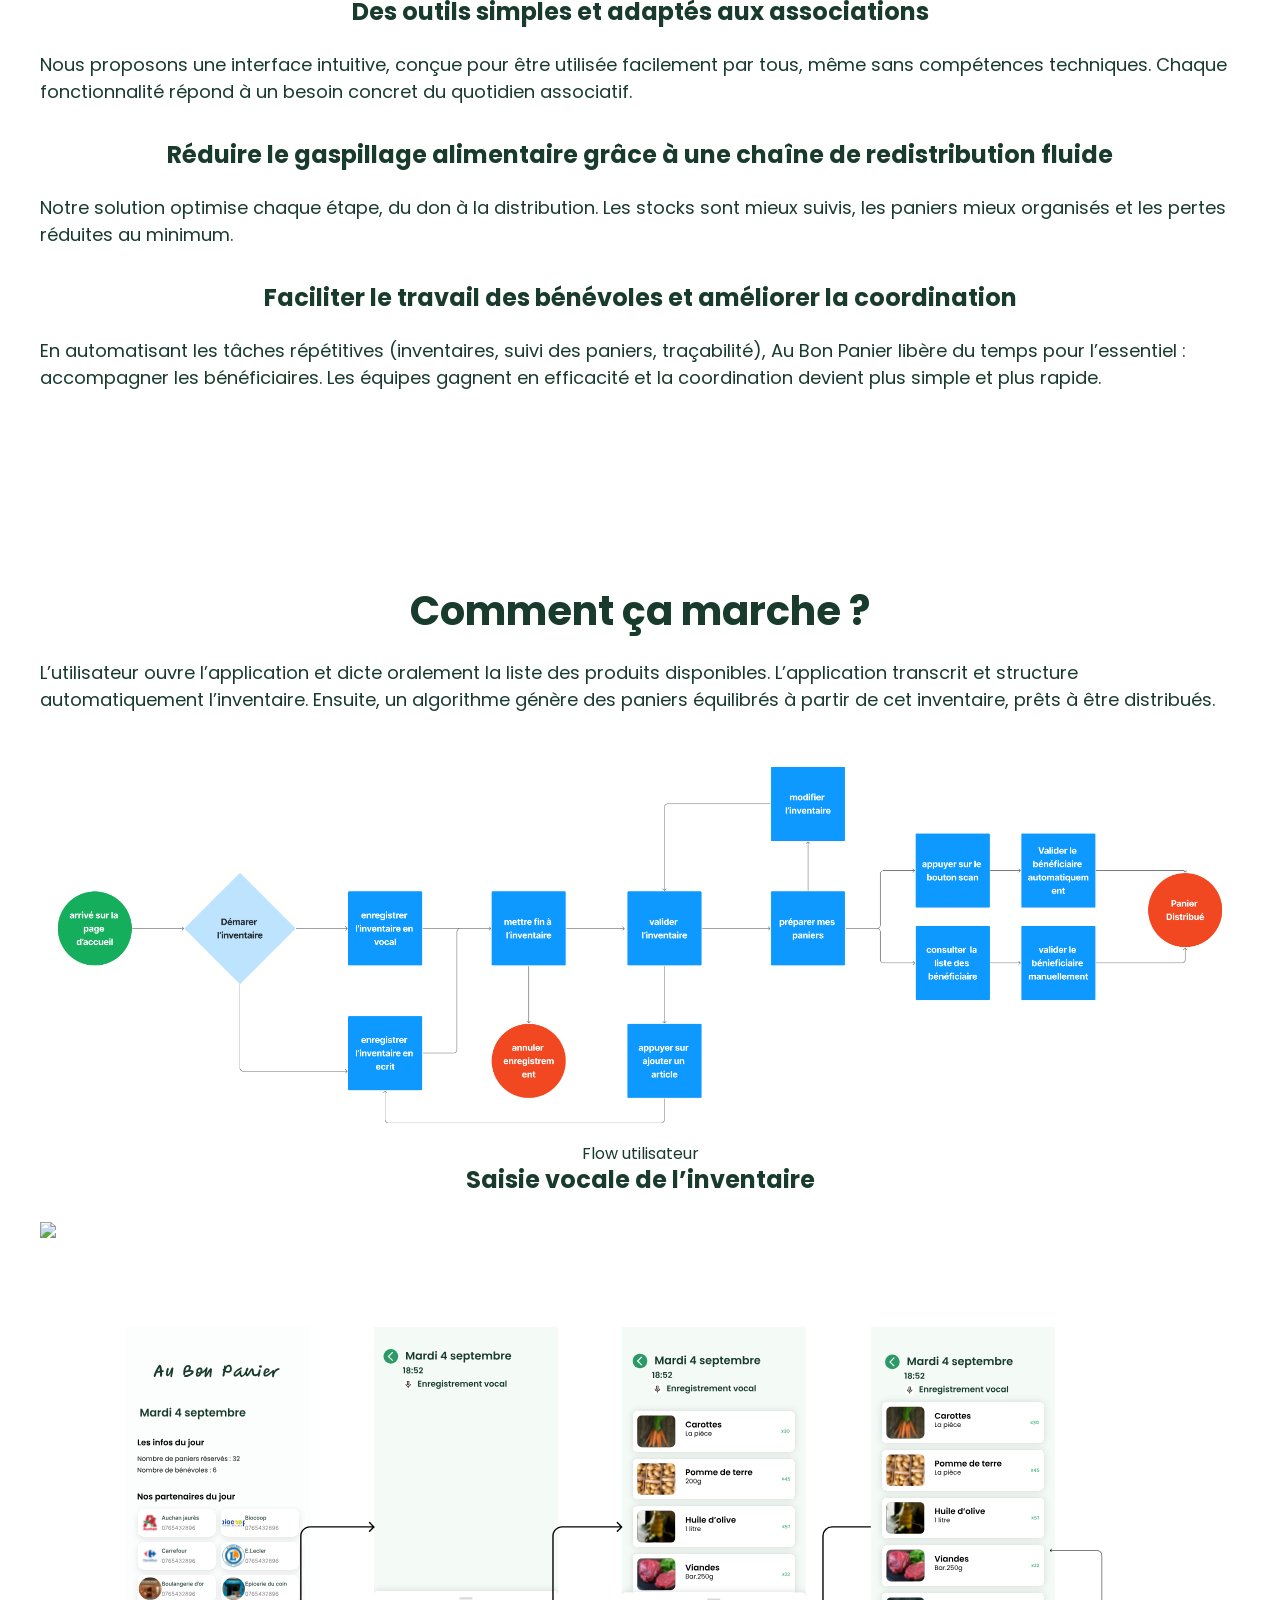
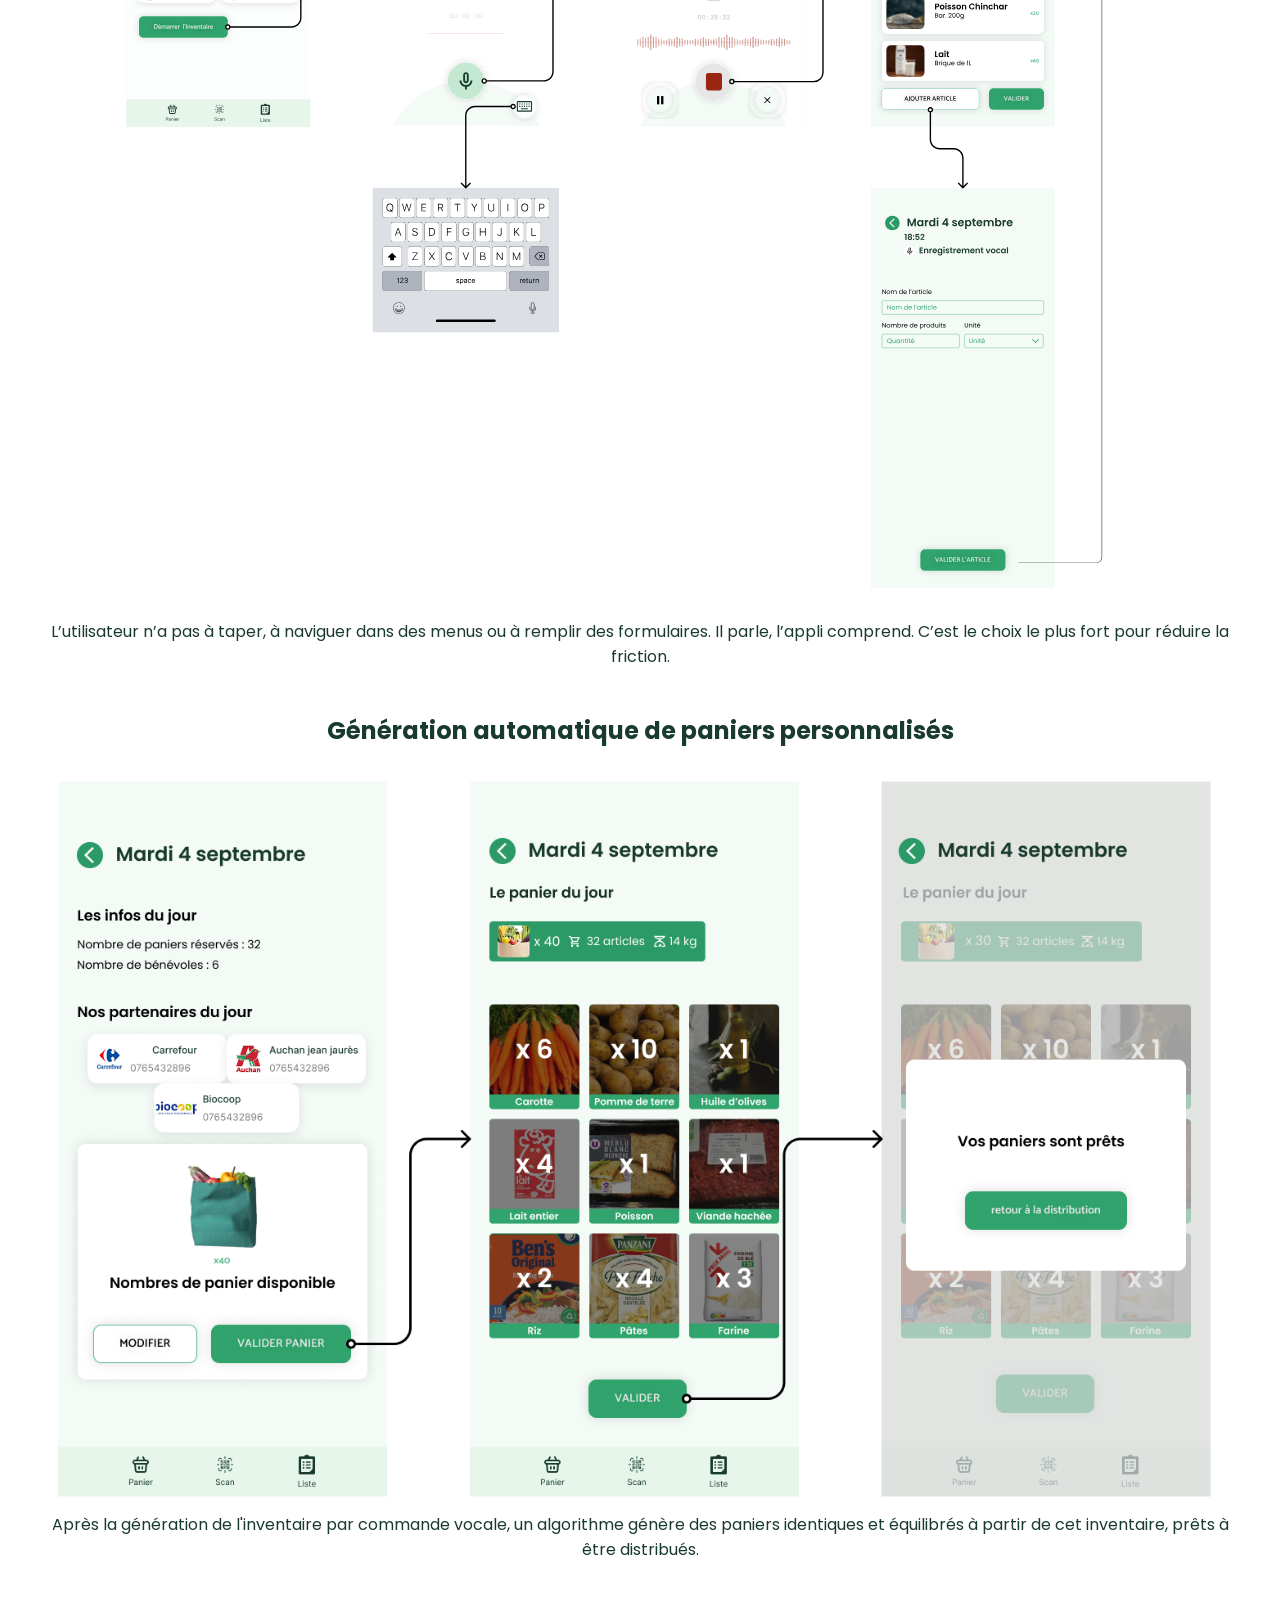
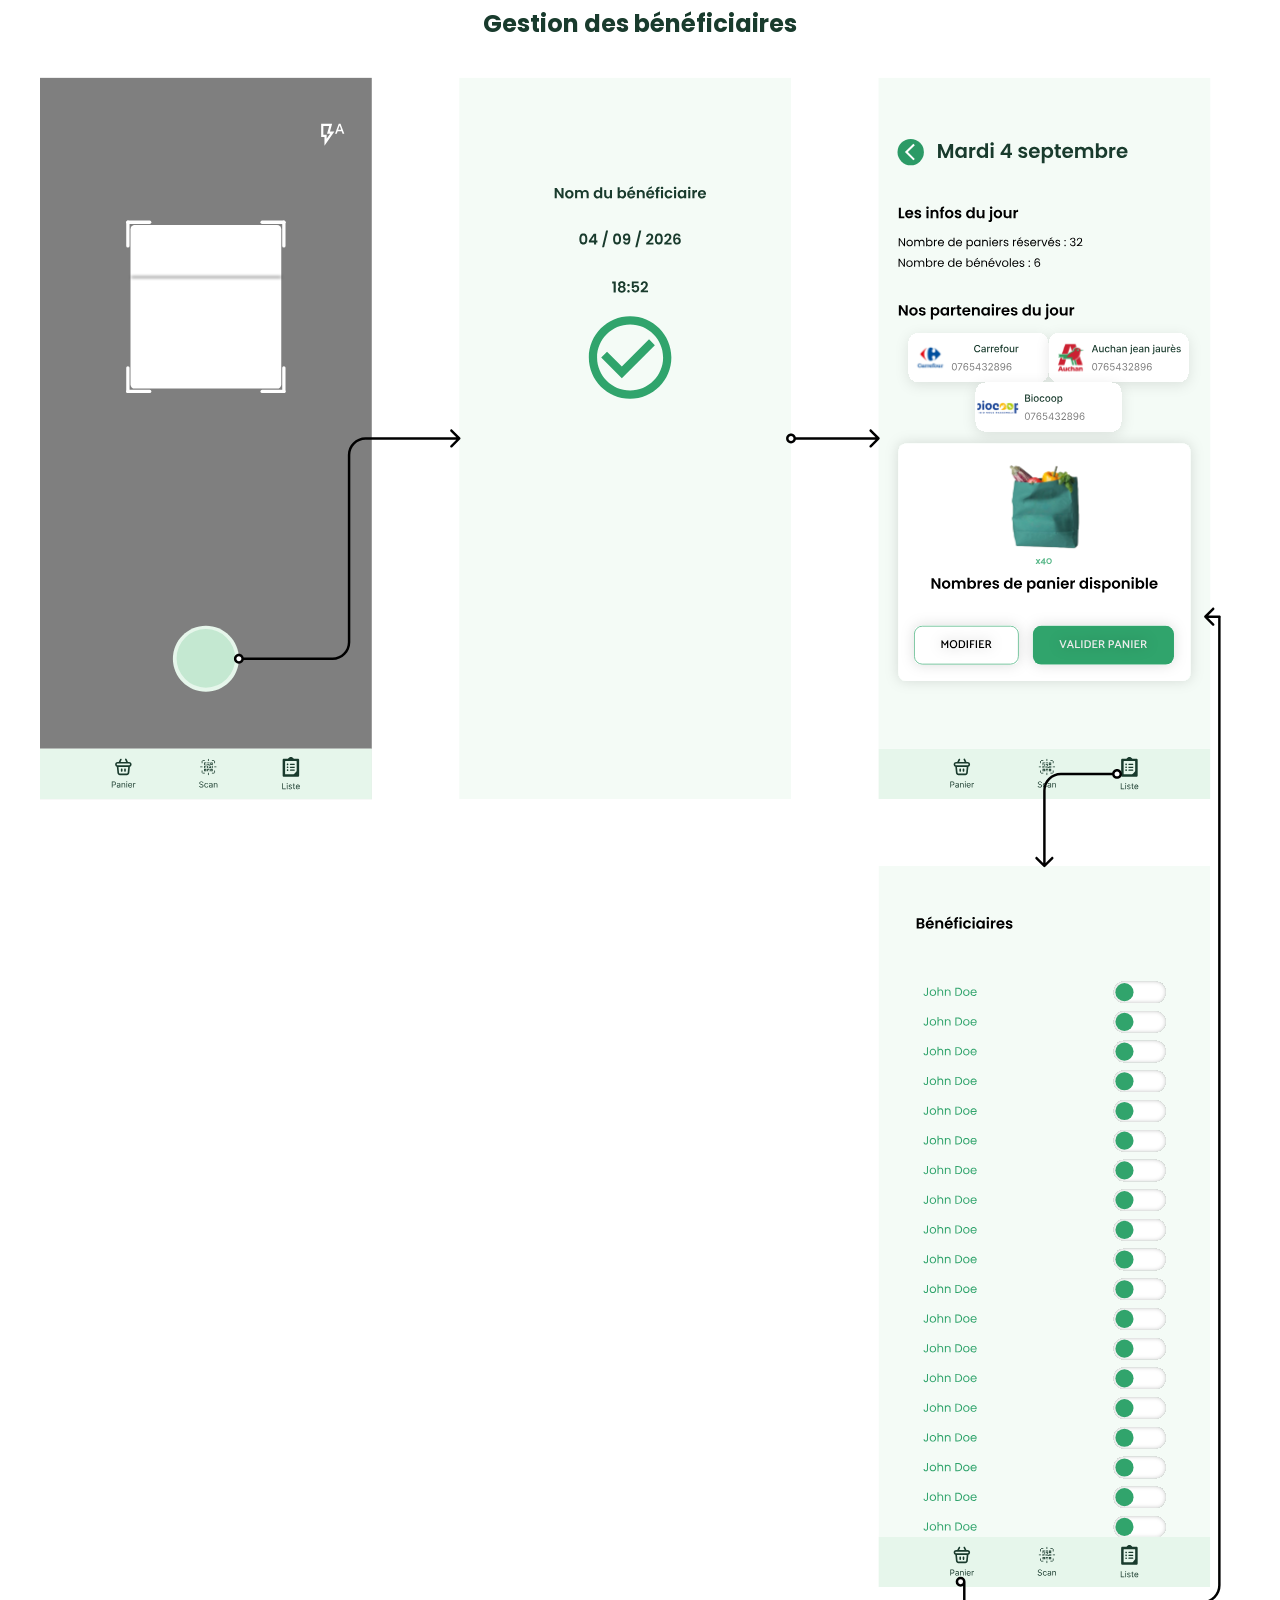
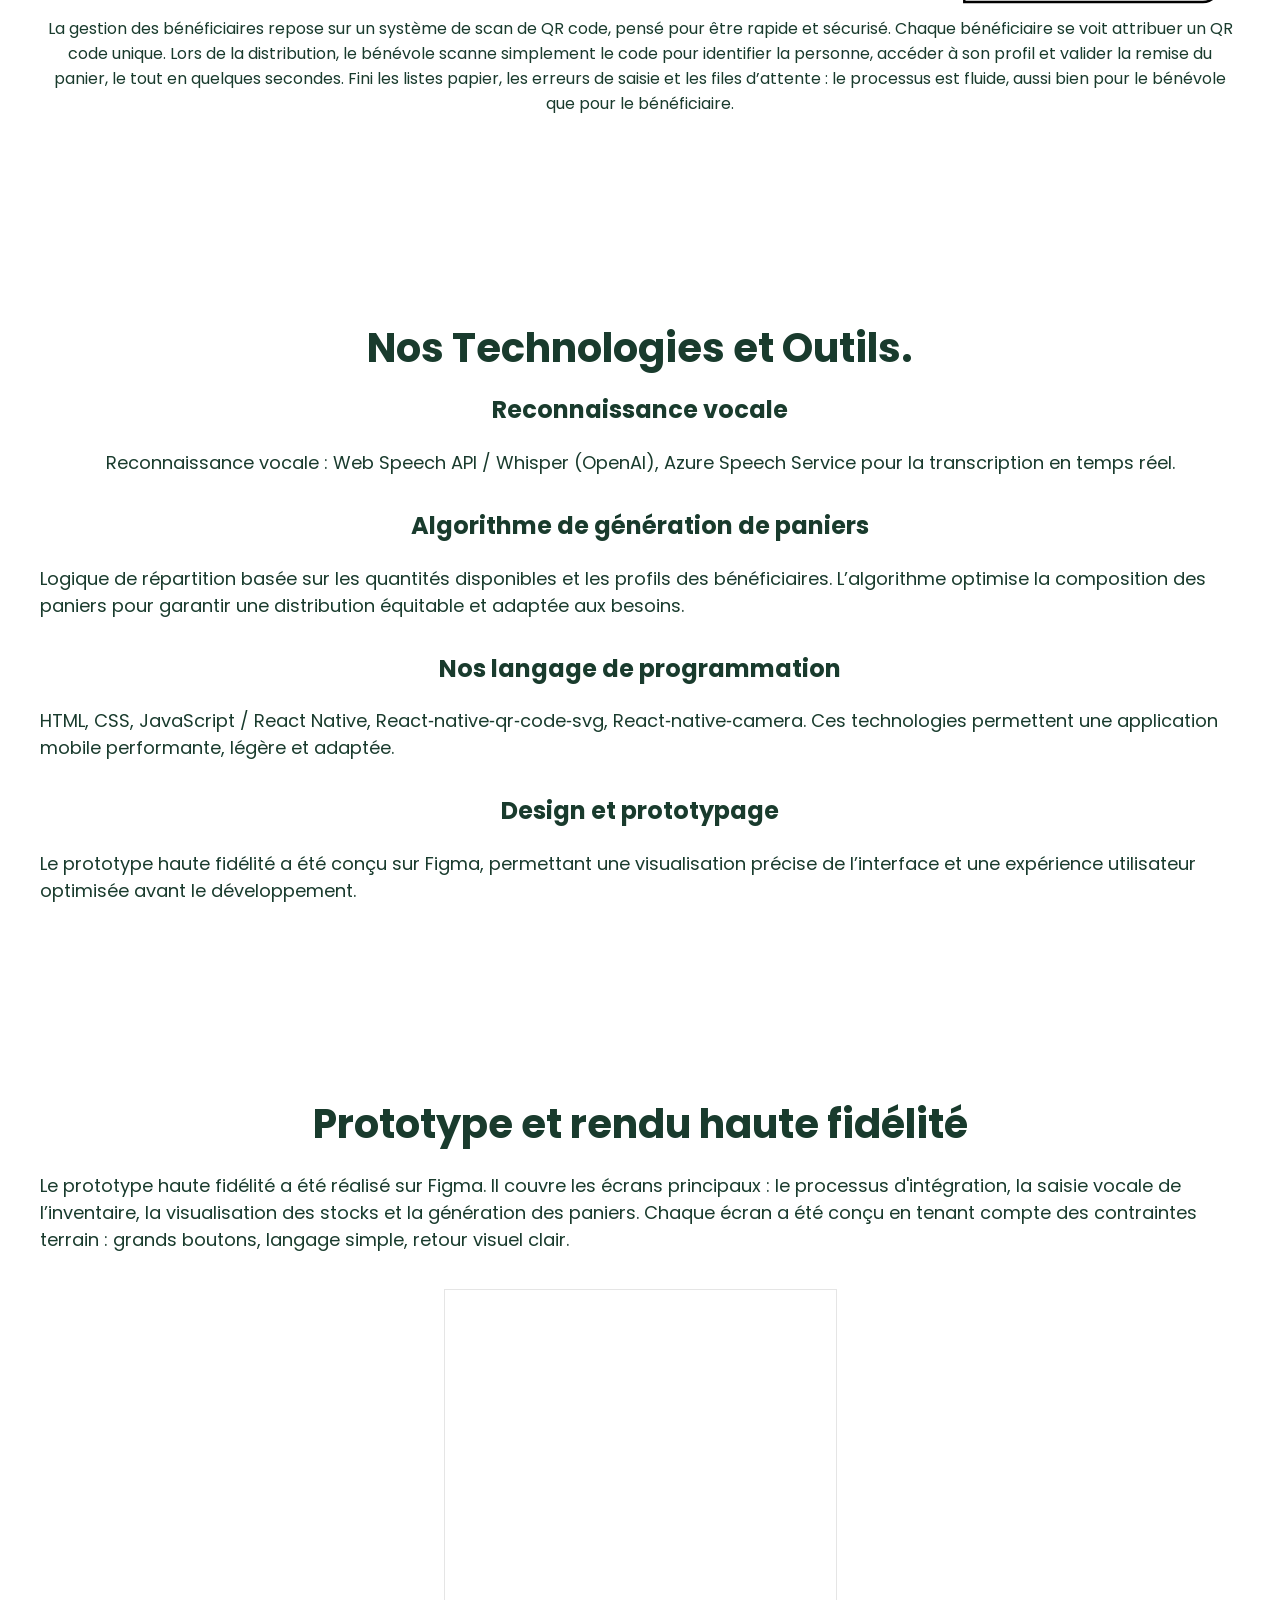
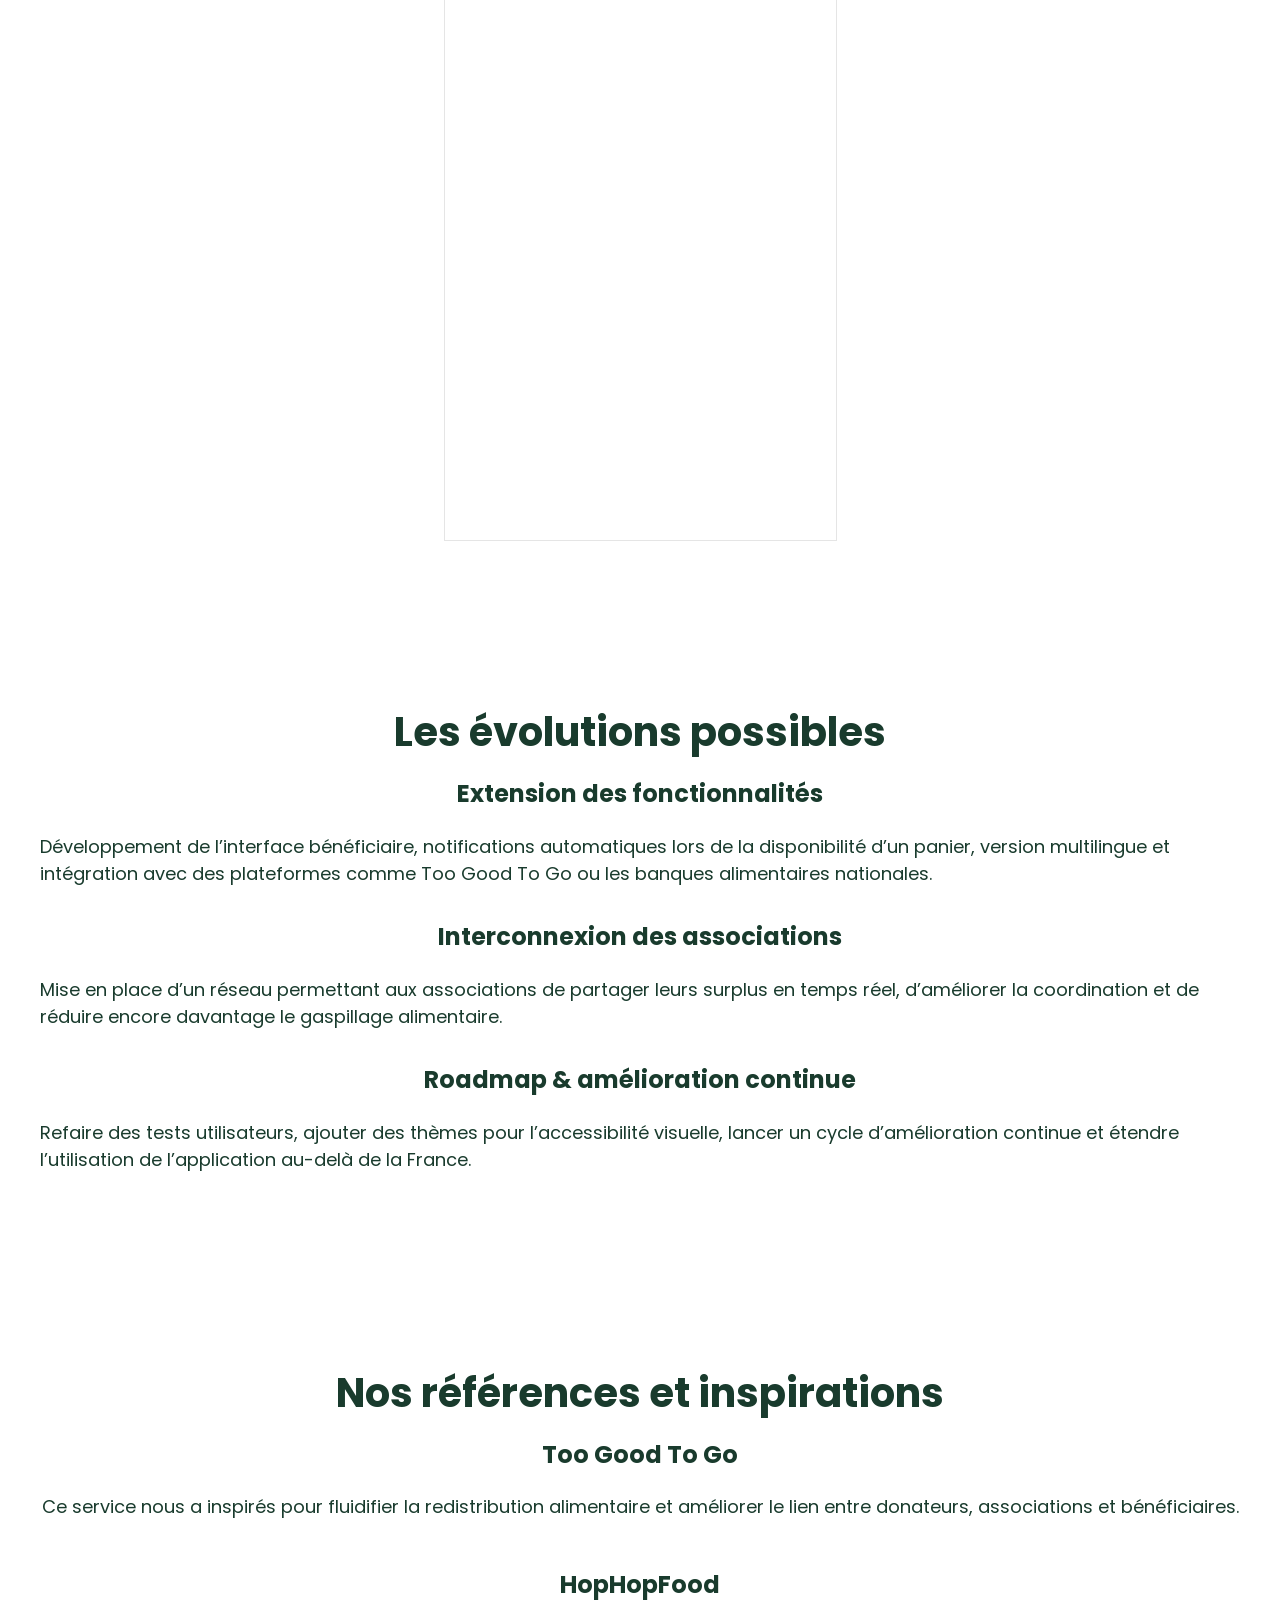
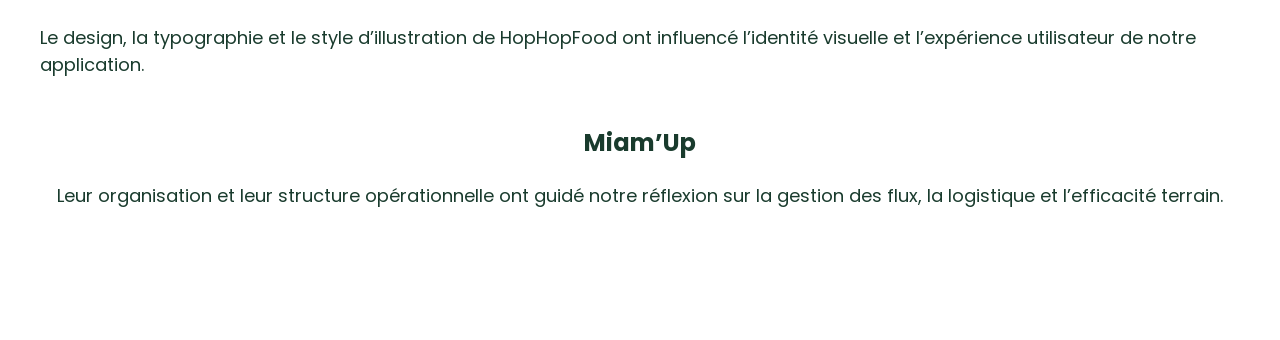
==== commit f150a163: "Version finale" ====
--- a/document.html
+++ b/document.html
@@ -32,7 +32,7 @@
             <p>
                 Au Bon Panier est une application mobile conçue pour simplifier et accélérer la redistribution
                 alimentaire. Face au gaspillage alimentaire massif, les associations manquent souvent d’outils
-                adaptés à leur réalité de terrain. Au Bon Panier,  comble ce vide en proposant une solution intuitive,
+                adaptés à leur réalité de terrain. Au Bon Panier, comble ce vide en proposant une solution intuitive,
                 rapide et accessible à toutes les associations, de la facilitation de l’inventaire jusqu’à la
                 génération de paniers.
             </p>
@@ -135,7 +135,14 @@
                     partir de cet inventaire, prêts à être distribués.
                 </p>
             </article>
-            <!-- TO DO: Inserer le userflow -->
+            <article>
+                <figure>
+                    <img src="assets/userflow.png" alt="userflow">
+                    <figcaption>
+                       Flow utilisateur
+                    </figcaption>
+                </figure>
+            </article>
             <article class="autoflow">
                 <h3>Saisie vocale de l’inventaire</h3>
                 <img src="a">
@@ -226,11 +233,9 @@
                 </p>
             </article>
             <div class="cards-prototype">
-                <iframe
-                    style="border: 1px solid rgba(0, 0, 0, 0.1);"
-                    width="393"
-                    height="852"
-                    src="https://embed.figma.com/proto/IXh5BrYBI8C1sz7wmHHZUi/Redistribution-alimentaire--antigaspi---ins%C3%A9curit%C3%A9-alimentaire-?node-id=977-3480&p=f&viewport=-3493%2C-1881%2C0.45&scaling=scale-down&content-scaling=fixed&starting-point-node-id=977%3A3480&page-id=227%3A795&embed-host=share" allowfullscreen>
+                <iframe style="border: 1px solid rgba(0, 0, 0, 0.1);" width="393" height="852"
+                    src="https://embed.figma.com/proto/IXh5BrYBI8C1sz7wmHHZUi/Redistribution-alimentaire--antigaspi---ins%C3%A9curit%C3%A9-alimentaire-?node-id=977-3480&p=f&viewport=-3493%2C-1881%2C0.45&scaling=scale-down&content-scaling=fixed&starting-point-node-id=977%3A3480&page-id=227%3A795&embed-host=share"
+                    allowfullscreen>
                 </iframe>
 
 
--- a/document.css
+++ b/document.css
@@ -28,7 +28,7 @@
 body {
     font-family: var(--font-family);
     font-size: var(--font-size);
-    color: var(--color-1);
+    color: var(--color-12);
 }
 
 h1,
